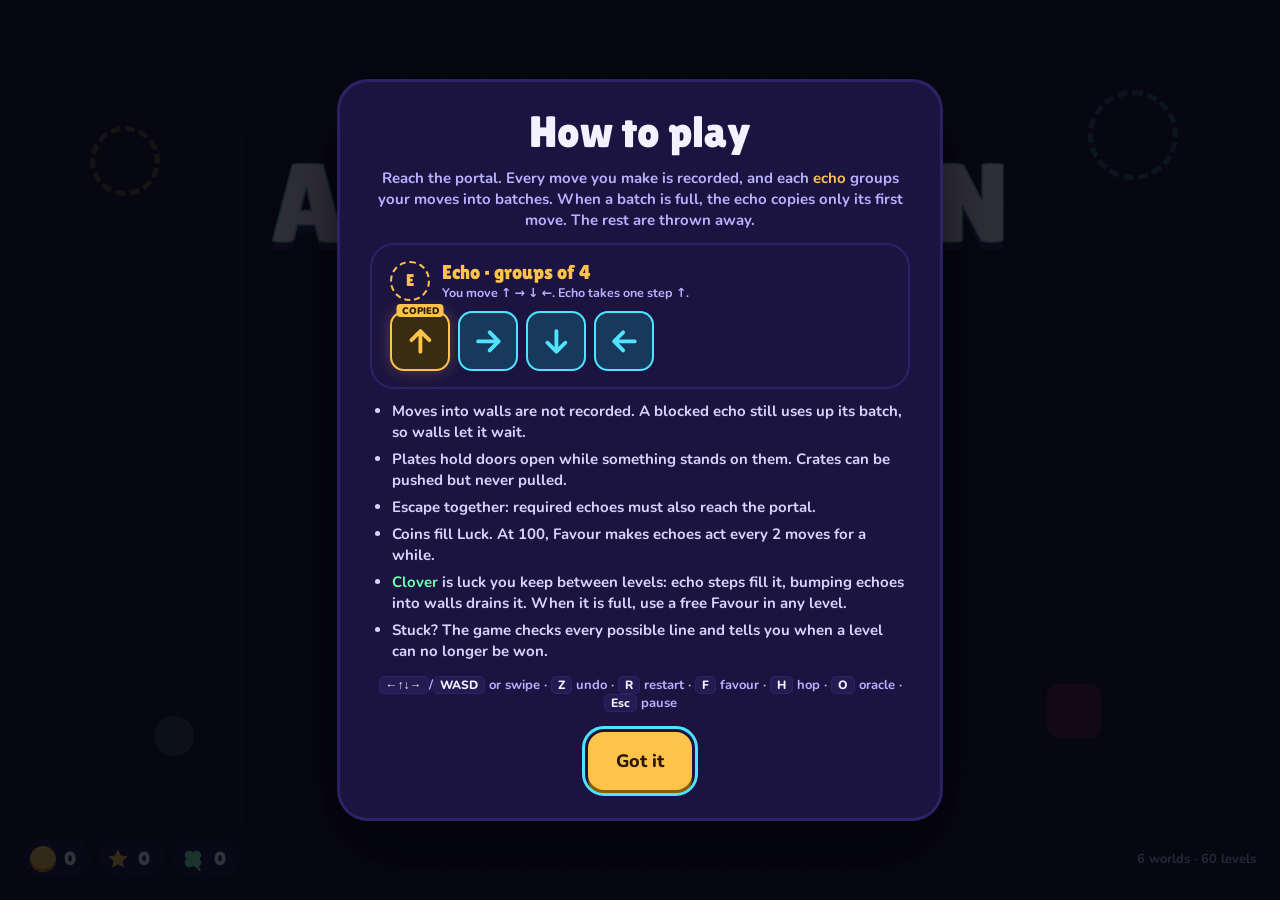
==== index.html @ 139af9ef "Try-on: levels sometimes lend an unowned cosmetic for 8 moves Occasionally (rarely legendary, with i" ====
<!doctype html>
<html lang="en">
<head>
<meta charset="utf-8">
<meta name="viewport" content="width=device-width, initial-scale=1, viewport-fit=cover">
<meta name="theme-color" content="#120d2b">
<title>Aftermotion</title>
<meta name="description" content="A neon puzzle game where echoes copy only the first move of every batch of your moves.">
<link rel="icon" href="data:image/svg+xml,%3Csvg xmlns='http://www.w3.org/2000/svg' viewBox='0 0 32 32'%3E%3Crect width='32' height='32' rx='8' fill='%23120d2b'/%3E%3Ccircle cx='11' cy='16' r='6' fill='none' stroke='%23ffc24b' stroke-width='2.5' stroke-dasharray='3 2'/%3E%3Ccircle cx='21' cy='16' r='6' fill='%234fe3ff'/%3E%3C/svg%3E">
<link rel="preconnect" href="https://fonts.googleapis.com">
<link rel="preconnect" href="https://fonts.gstatic.com" crossorigin>
<link rel="stylesheet" href="https://fonts.googleapis.com/css2?family=Lilita+One&family=Nunito:wght@600;700;800;900&display=swap">
<link rel="stylesheet" href="css/style.css">
</head>
<body>
<svg class="sprite" width="0" height="0" aria-hidden="true" focusable="false">
  <defs>
    <symbol id="i-arrow" viewBox="0 0 24 24"><path d="M12 20V4M5 11l7-7 7 7" fill="none" stroke="currentColor" stroke-width="3" stroke-linecap="round" stroke-linejoin="round"/></symbol>
    <symbol id="i-star" viewBox="0 0 24 24"><path d="M12 2.5l2.9 6 6.6.8-4.9 4.6 1.3 6.6L12 17.3 6.1 20.5l1.3-6.6L2.5 9.3l6.6-.8z" stroke-linejoin="round"/></symbol>
    <symbol id="i-undo" viewBox="0 0 24 24"><g fill="none" stroke="currentColor" stroke-width="2.6" stroke-linecap="round" stroke-linejoin="round"><path d="M9 14L4 9l5-5"/><path d="M4 9h10a6 6 0 010 12h-3"/></g></symbol>
    <symbol id="i-restart" viewBox="0 0 24 24"><g fill="none" stroke="currentColor" stroke-width="2.6" stroke-linecap="round" stroke-linejoin="round"><path d="M3 12a9 9 0 109-9 9 9 0 00-6.4 2.6L3 8"/><path d="M3 3v5h5"/></g></symbol>
    <symbol id="i-bolt" viewBox="0 0 24 24"><path d="M13 2L4 14h7l-1 8 9-12h-7z" fill="currentColor"/></symbol>
    <symbol id="i-eye" viewBox="0 0 24 24"><g fill="none" stroke="currentColor" stroke-width="2.4"><path d="M2 12s4-7 10-7 10 7 10 7-4 7-10 7S2 12 2 12z"/><circle cx="12" cy="12" r="3"/></g></symbol>
    <symbol id="i-bulb" viewBox="0 0 24 24"><path d="M9 18h6M10 22h4M12 2a7 7 0 00-4 12.7V16h8v-1.3A7 7 0 0012 2z" fill="none" stroke="currentColor" stroke-width="2.4" stroke-linecap="round"/></symbol>
    <symbol id="i-hop" viewBox="0 0 24 24"><g fill="none" stroke="currentColor" stroke-width="2.6" stroke-linecap="round" stroke-linejoin="round"><path d="M4 18c2-9 12-12 16-6"/><path d="M20 6v6h-6"/></g></symbol>
    <symbol id="i-pause" viewBox="0 0 24 24"><g fill="currentColor"><rect x="5" y="4" width="5" height="16" rx="1.5"/><rect x="14" y="4" width="5" height="16" rx="1.5"/></g></symbol>
    <symbol id="i-play" viewBox="0 0 24 24"><path d="M7 4l13 8-13 8z" fill="currentColor"/></symbol>
    <symbol id="i-back" viewBox="0 0 24 24"><path d="M15 18l-6-6 6-6" fill="none" stroke="currentColor" stroke-width="2.8" stroke-linecap="round" stroke-linejoin="round"/></symbol>
    <symbol id="i-lock" viewBox="0 0 24 24"><g fill="none" stroke="currentColor" stroke-width="2.6"><rect x="5" y="11" width="14" height="10" rx="2"/><path d="M8 11V7a4 4 0 018 0v4"/></g></symbol>
    <symbol id="i-map" viewBox="0 0 24 24"><g fill="none" stroke="currentColor" stroke-width="2.4" stroke-linecap="round" stroke-linejoin="round"><path d="M9 4L3 6v14l6-2 6 2 6-2V4l-6 2z"/><path d="M9 4v14M15 6v14"/></g></symbol>
    <symbol id="i-gear" viewBox="0 0 24 24"><g fill="none" stroke="currentColor" stroke-width="2.4" stroke-linecap="round"><circle cx="12" cy="12" r="3"/><path d="M12 2v3M12 19v3M2 12h3M19 12h3M5 5l2 2M17 17l2 2M5 19l2-2M17 7l2-2"/></g></symbol>
    <symbol id="i-help" viewBox="0 0 24 24"><g fill="none" stroke="currentColor" stroke-width="2.6" stroke-linecap="round"><circle cx="12" cy="12" r="9"/><path d="M9.5 9a2.5 2.5 0 015 .5c0 1.8-2.5 2-2.5 4M12 17h.01"/></g></symbol>
    <symbol id="i-flame" viewBox="0 0 24 24"><path d="M12 2c1 4 6 6 6 12a6 6 0 01-12 0c0-3 2-5 3-6 0 2 1 3 2 3 0-4-1-6 1-9z" fill="currentColor"/></symbol>
    <symbol id="i-chest" viewBox="0 0 24 24"><g fill="none" stroke="currentColor" stroke-width="2.2" stroke-linejoin="round"><path d="M3 10h18v10H3z"/><path d="M3 10a9 5 0 0118 0"/><path d="M10 10v4h4v-4"/></g></symbol>
    <symbol id="i-bag" viewBox="0 0 24 24"><g fill="none" stroke="currentColor" stroke-width="2.4" stroke-linejoin="round"><path d="M5 8h14l-1 13H6z"/><path d="M9 8V6a3 3 0 016 0v2"/></g></symbol>
    <symbol id="i-skip" viewBox="0 0 24 24"><g fill="currentColor"><path d="M4 5l9 7-9 7z"/><path d="M12 5l9 7-9 7z"/></g></symbol>
    <symbol id="i-plus" viewBox="0 0 24 24"><path d="M12 5v14M5 12h14" fill="none" stroke="currentColor" stroke-width="3" stroke-linecap="round"/></symbol>
    <symbol id="i-clover" viewBox="0 0 24 24"><g fill="currentColor"><circle cx="8.6" cy="8.6" r="4.2"/><circle cx="15.4" cy="8.6" r="4.2"/><circle cx="8.6" cy="15.4" r="4.2"/><circle cx="15.4" cy="15.4" r="4.2"/></g><path d="M12 12c2 4 3 7 6 10" fill="none" stroke="currentColor" stroke-width="2" stroke-linecap="round"/></symbol>
    <symbol id="i-gift" viewBox="0 0 24 24"><g fill="none" stroke="currentColor" stroke-width="2.3" stroke-linejoin="round"><rect x="3" y="9" width="18" height="12" rx="1.5"/><path d="M2 9h20M12 9v12"/><path d="M12 9c-2-5-7-5-7-2s5 2 7 2zM12 9c2-5 7-5 7-2s-5 2-7 2z"/></g></symbol>
    <symbol id="i-wheel" viewBox="0 0 24 24"><g fill="none" stroke="currentColor" stroke-width="2.3"><circle cx="12" cy="12" r="9"/><path d="M12 3v18M3 12h18M5.6 5.6l12.8 12.8M18.4 5.6L5.6 18.4"/></g><circle cx="12" cy="12" r="2.4" fill="currentColor"/></symbol>
    <symbol id="i-sound" viewBox="0 0 24 24"><g fill="none" stroke="currentColor" stroke-width="2.4" stroke-linecap="round" stroke-linejoin="round"><path d="M4 9v6h4l5 4V5L8 9z"/><path d="M16 9a4 4 0 010 6M18.5 6.5a8 8 0 010 11"/></g></symbol>
  </defs>
</svg>

<canvas id="ambient" aria-hidden="true"></canvas><div id="auraTint" aria-hidden="true"></div><div id="flash" aria-hidden="true"></div>

<!-- TITLE -->
<section id="title" class="screen" hidden>
  <div class="floaters" aria-hidden="true"><i></i><i></i><i></i><i></i></div>
  <div class="title-wrap">
    <div class="trail-dots" aria-hidden="true"><span></span><span></span><span></span><span></span></div>
    <h1 class="logo">AFTERMOTION<span class="ghost g3" aria-hidden="true">AFTERMOTION</span><span class="ghost g2" aria-hidden="true">AFTERMOTION</span><span class="ghost g1" aria-hidden="true">AFTERMOTION</span></h1>
    <p class="tagline">Every move echoes. Only the first one counts.</p>
    <button id="tContinue" class="cta"><svg><use href="#i-play"/></svg><span id="tContinueLabel">Play</span></button>
    <div class="daily-row">
      <button class="daily-card" id="tDaily"><span class="dc-ico"><svg><use href="#i-flame"/></svg></span><span class="dc-txt"><b>Daily Echo</b><small id="tDailySub"></small></span><span class="streak" id="tStreak"></span></button>
      <button class="chest-card" id="tRewards" data-go="rewards"><span class="dc-ico chest"><svg><use href="#i-gift"/></svg></span><span class="dc-txt"><b id="tRewardsTitle">Rewards</b><small id="tRewardsSub"></small></span><span class="badge" id="tRewardsBadge" hidden></span></button>
    </div>
    <button class="shop-cta" data-go="shop"><span class="dc-ico shopi"><svg><use href="#i-bag"/></svg></span><span class="dc-txt"><b>Shop &amp; unlocks</b><small id="tShopSub"></small></span><span class="shop-new" id="tShopNew" hidden>NEW</span></button>
    <div class="menu-grid">
      <button class="mbtn" data-go="map"><span class="mi" style="background:#4fe3ff"><svg><use href="#i-map"/></svg></span>Levels<small id="tStars"></small></button>
      <button class="mbtn" data-go="echoes"><span class="mi ring-ico"></span>Echoes<small id="tEchoes"></small></button>
      <button class="mbtn" data-open="help"><span class="mi" style="background:#ff5c8a"><svg><use href="#i-help"/></svg></span>How to play</button>
      <button class="mbtn" data-open="settings"><span class="mi" style="background:#2c2266"><svg><use href="#i-gear"/></svg></span>Settings</button>
    </div>
  </div>
  <div class="title-foot">
    <div class="pills"><span class="pill"><i class="coin-ico"></i><b class="coinCount">0</b></span><span class="pill"><svg class="star-ico"><use href="#i-star"/></svg><b id="tStarCount">0</b></span><button class="pill clover-pill" id="tClover" aria-label="Clover luck"><svg><use href="#i-clover"/></svg><b class="cloverCount">0</b></button></div>
    <span class="dim small" id="tFoot"></span>
  </div>
</section>

<!-- MAP -->
<section id="map" class="screen" hidden>
  <header class="bar">
    <button class="icon-btn" data-go="title" aria-label="Home"><svg><use href="#i-back"/></svg></button>
    <div class="bar-title"><small id="mapKicker"></small><b class="disp" id="mapName"></b></div>
    <div class="world-nav">
      <button class="icon-btn" id="mapPrev" aria-label="Previous world"><svg><use href="#i-back"/></svg></button>
      <button class="icon-btn" id="mapNext" aria-label="Next world"><svg style="transform:rotate(180deg)"><use href="#i-back"/></svg></button>
    </div>
    <span class="pill"><i class="coin-ico"></i><b class="coinCount">0</b></span>
  </header>
  <p class="map-blurb" id="mapBlurb"></p>
  <div class="map-body">
    <div class="map-area" id="mapArea">
      <svg class="map-path" viewBox="0 0 1000 620" preserveAspectRatio="none" aria-hidden="true"><path id="mapPathAll"/><path id="mapPathDone"/></svg>
      <div id="mapNodes"></div>
    </div>
    <aside class="card map-info" id="mapInfo"></aside>
  </div>
</section>

<!-- SHOP -->
<section id="shop" class="screen" hidden>
  <header class="bar">
    <button class="icon-btn" data-go="title" aria-label="Home"><svg><use href="#i-back"/></svg></button>
    <div class="bar-title"><small id="shopKicker">SPEND COINS · EARN EXCLUSIVES</small><b class="disp">Shop &amp; unlocks</b></div>
    <span class="pill"><i class="coin-ico"></i><b class="coinCount">0</b></span>
  </header>
  <div class="shop-body">
    <div class="goal-banner" id="shopGoal"></div>
    <div class="tabs" role="tablist" id="shopTabs"></div>
    <div class="shop-grid" id="shopGrid"></div>
  </div>
</section>

<!-- ECHOES -->
<section id="echoes" class="screen" hidden>
  <header class="bar">
    <button class="icon-btn" data-go="title" aria-label="Home"><svg><use href="#i-back"/></svg></button>
    <div class="bar-title"><small id="eCount"></small><b class="disp">Echoes</b></div>
    <span class="pill"><i class="coin-ico"></i><b class="coinCount">0</b></span>
  </header>
  <div class="echo-body">
    <div class="echo-grid" id="echoGrid"></div>
    <aside class="card echo-detail" id="echoDetail"></aside>
  </div>
</section>

<!-- REWARDS -->
<section id="rewards" class="screen" hidden>
  <header class="bar">
    <button class="icon-btn" data-go="title" aria-label="Home"><svg><use href="#i-back"/></svg></button>
    <div class="bar-title"><small id="rwKicker">QUESTS · WHEEL · CHESTS · ACHIEVEMENTS</small><b class="disp">Rewards</b></div>
    <span class="pill"><i class="coin-ico"></i><b class="coinCount">0</b></span>
  </header>
  <div class="shop-body">
    <div class="tabs" role="tablist" id="rwTabs"></div>
    <div id="rwBody"></div>
  </div>
</section>

<!-- GAME -->
<section id="game" class="screen" hidden>
  <header class="bar game-bar">
    <button class="icon-btn" id="btnPause" aria-label="Pause (Esc)"><svg><use href="#i-pause"/></svg></button>
    <div class="bar-title"><small id="gWorld"></small><b class="disp" id="gName"></b></div>
    <div class="star-meter">
      <div class="stars" id="gStars"></div>
      <div class="par-bar"><i id="gParFill"></i></div>
      <small id="gStarHint"></small>
    </div>
    <button class="clover-meter" id="cloverMeter" aria-label="Clover luck"><svg><use href="#i-clover"/></svg><i class="cm-bar"><i id="cloverFill"></i></i><b class="cloverCount">0</b></button>
    <span class="pill" id="coinPill"><i class="coin-ico"></i><b class="coinCount">0</b></span>
  </header>
  <div class="game-body">
    <div class="play-col">
      <div class="stage" id="stage">
        <button class="clover-banner" id="cloverBanner" hidden><svg><use href="#i-clover"/></svg><span><b>Clover full!</b> Tap for a free Favour</span></button>
        <div class="board-frame" id="frame">
          <div class="board" id="board"></div>
          <div class="stuck" id="stuck" role="alert" hidden>
            <b>No way to win from here.</b><span>Every possible line has been checked.</span>
            <div><button class="btn" id="stuckUndo"><svg><use href="#i-undo"/></svg>Undo</button><button class="btn gold" id="stuckRestart"><svg><use href="#i-restart"/></svg>Restart</button></div>
          </div>
        </div>
      </div>
      <div class="actions">
        <button class="btn" id="btnUndo" title="Undo (Z)"><svg><use href="#i-undo"/></svg><span>Undo</span></button>
        <button class="btn" id="btnRestart" title="Restart (R)"><svg><use href="#i-restart"/></svg><span>Restart</span></button>
        <button class="btn favour" id="btnFavour" title="Favour (F)"><span class="luck-ring"><svg><use href="#i-bolt"/></svg></span><span>Favour</span></button>
        <button class="btn" id="btnHop" title="Hop (H)"><svg><use href="#i-hop"/></svg><span>Hop</span></button>
        <button class="btn" id="btnOracle" title="Oracle (O)" aria-pressed="false"><svg><use href="#i-eye"/></svg><span>Oracle</span></button>
        <button class="btn" id="btnHint" title="Hint"><svg><use href="#i-bulb"/></svg><span id="hintLabel">Hint</span></button>
        <button class="btn boost" id="btnMoves" title="Use a +3 moves boost" hidden><svg><use href="#i-plus"/></svg><span id="movesLabel">+3 moves</span></button>
        <button class="btn boost" id="btnLuck" title="Use a Lucky charm" hidden><svg><use href="#i-bolt"/></svg><span id="luckLabel">Lucky charm</span></button>
        <button class="btn boost" id="btnSkip" title="Use a Skip ticket" hidden><svg><use href="#i-skip"/></svg><span id="skipLabel">Skip</span></button>
      </div>
      <div class="tryon" id="tryon" hidden></div>
    </div>
    <aside class="side">
      <div class="coach" id="coach" aria-live="polite">
        <div class="coach-ico" aria-hidden="true"><svg><use href="#i-bulb"/></svg></div>
        <div class="coach-body">
          <div class="coach-head"><span class="coach-tag" id="coachTag">COACH</span><button class="plan-btn" id="planBtn">Plan</button></div>
          <b id="coachWhat"></b>
          <div id="coachNext"></div>
        </div>
      </div>
      <div id="echoCards"></div>
      <div class="card" id="oracleCard" hidden><h3>Oracle · next move</h3><div id="oracleList"></div></div>
      <div class="card goals"><h3>Goals</h3><div id="goals"></div></div>
      <div class="card moves-card">
        <div><h3>Moves</h3><div class="disp moves"><span id="gMoves">0</span><small id="gMovesOf"></small></div></div>
        <div class="dpad" aria-label="Move">
          <button data-dir="UP" aria-label="Up"><svg><use href="#i-arrow"/></svg></button>
          <button data-dir="LEFT" aria-label="Left"><svg style="transform:rotate(-90deg)"><use href="#i-arrow"/></svg></button>
          <button data-dir="DOWN" aria-label="Down"><svg style="transform:rotate(180deg)"><use href="#i-arrow"/></svg></button>
          <button data-dir="RIGHT" aria-label="Right"><svg style="transform:rotate(90deg)"><use href="#i-arrow"/></svg></button>
        </div>
      </div>
      <div class="card feed"><h3>What happened</h3><ol id="feed" aria-live="polite"></ol></div>
    </aside>
  </div>
</section>

<div id="overlay" class="overlay" hidden><div class="modal" id="modal" role="dialog" aria-modal="true"></div></div>
<div id="fx" class="fx-layer" aria-hidden="true"></div>
<div id="reveal" class="reveal" hidden></div>

<script src="js/engine.js"></script>
<script src="js/levels.js"></script>
<script src="js/progress.js"></script>
<script src="js/characters.js"></script>
<script src="js/cosmetics.js"></script>
<script src="js/shop.js"></script>
<script src="js/rewards.js"></script>
<script src="js/audio.js"></script>
<script src="js/ambient.js"></script>
<script src="js/main.js"></script>
</body>
</html>
---- css/style.css ----
/* Aftermotion — "Neon Arcade" theme */
:root{
  --bg:#120d2b; --bg2:#0d0922; --panel:#1b1440; --panel2:#241b52; --line:#2c2266; --raise:#17113d;
  --floor:#1d1545; --floor2:#211850; --wall:#3d3185; --wallHi:#6e60d6; --wallLo:#2a2063; --glow:#4fe3ff;
  --ink:#f4f1ff; --dim:#b9b0ff; --mute:#6e64a8;
  --cyan:#4fe3ff; --gold:#ffc24b; --pink:#ff5c8a; --mint:#6dffb3; --violet:#c49bff; --orange:#ff9a5e;
  --ts:56px; --ease-pop:cubic-bezier(.3,1.4,.5,1);
  --disp:'Lilita One',system-ui,sans-serif;
}
*{box-sizing:border-box}
html,body{margin:0;height:100%}
body{background:var(--bg);background-image:linear-gradient(#ffffff06 1px,transparent 1px),linear-gradient(90deg,#ffffff06 1px,transparent 1px);background-size:40px 40px;color:var(--ink);font:700 15px/1.4 Nunito,system-ui,sans-serif;overflow-x:hidden;-webkit-tap-highlight-color:transparent}
button{font:inherit;color:inherit;cursor:pointer}
svg{width:20px;height:20px;flex-shrink:0}
svg.sprite{position:absolute;width:0!important;height:0!important;overflow:hidden;pointer-events:none}
body{padding-top:env(safe-area-inset-top,0px)}
.disp{font-family:var(--disp);letter-spacing:.02em;font-weight:400}
.dim{color:var(--dim)}.small{font-size:13px}
[hidden]{display:none!important}
.screen{min-height:100vh;min-height:100svh;position:relative}

/* ---------- shared widgets ---------- */
.btn{display:inline-flex;align-items:center;justify-content:center;gap:8px;min-height:50px;padding:0 16px;border:0;border-radius:16px;background:var(--line);color:var(--ink);font-weight:800;box-shadow:0 5px 0 var(--raise);transition:transform .08s,box-shadow .08s,background .15s}
.btn:hover:not(:disabled){background:#3a2e82}
.btn:active:not(:disabled){transform:translateY(4px);box-shadow:0 1px 0 var(--raise)}
.btn:disabled{opacity:.38;cursor:default}
.btn:focus-visible,.icon-btn:focus-visible,.cta:focus-visible,.mbtn:focus-visible,.node:focus-visible,.ecard-btn:focus-visible{outline:3px solid var(--cyan);outline-offset:3px}
.btn.gold{background:var(--gold);color:#2a1a00;box-shadow:0 5px 0 #8a5c00}.btn.gold:hover:not(:disabled){background:#ffd36e}
.btn.on{background:#1d3a52;box-shadow:0 5px 0 var(--raise),inset 0 0 0 2px var(--cyan)}
.btn.big{min-height:58px;padding:0 28px;font-size:18px}
.icon-btn{width:48px;height:48px;border:0;border-radius:16px;background:var(--line);box-shadow:0 5px 0 var(--raise);display:flex;align-items:center;justify-content:center;flex-shrink:0}
.icon-btn:active{transform:translateY(4px);box-shadow:0 1px 0 var(--raise)}
.pill{display:inline-flex;align-items:center;gap:8px;background:#1d1545;border-radius:999px;padding:6px 14px 6px 6px;font-family:var(--disp);font-size:19px;font-weight:400}
.pill b{font-weight:400}
.coin-ico{display:inline-block;width:26px;height:26px;border-radius:50%;background:var(--gold);box-shadow:inset 0 -3px 0 #c98a12}
.star-ico{width:24px;height:24px;fill:var(--gold)}
.card{background:var(--panel);border-radius:22px;padding:16px 18px;box-shadow:0 0 0 2px var(--line)}
.card h3{margin:0 0 10px;font-size:12px;font-weight:900;letter-spacing:.14em;color:var(--dim);text-transform:uppercase}
.bar{display:flex;align-items:center;gap:16px;padding:14px 24px}
.bar-title{display:flex;flex-direction:column;min-width:0;flex:1}
.bar-title small{font-size:12px;font-weight:900;letter-spacing:.14em;color:var(--dim);white-space:nowrap;overflow:hidden;text-overflow:ellipsis}
.bar-title b{font-size:28px;line-height:1.1;white-space:nowrap;overflow:hidden;text-overflow:ellipsis}

/* ---------- title ---------- */
#title{display:flex;flex-direction:column;overflow:hidden}
.title-wrap{flex:1;display:flex;flex-direction:column;align-items:center;justify-content:center;gap:18px;padding:40px 16px;position:relative;z-index:1}
.logo{position:relative;margin:0;font:400 clamp(44px,10vw,112px)/1 var(--disp);color:var(--ink);text-shadow:0 8px 0 var(--line)}
.logo .ghost{position:absolute;inset:0;color:transparent;-webkit-text-stroke:2px var(--cyan);text-shadow:none;pointer-events:none}
.g1{animation:drift 3s ease-in-out infinite;opacity:.55}
.g2{animation:drift 3s ease-in-out infinite .35s;opacity:.3;-webkit-text-stroke-color:var(--gold)!important}
.g3{animation:drift 3s ease-in-out infinite .7s;opacity:.15;-webkit-text-stroke-color:var(--pink)!important}
@keyframes drift{0%,100%{transform:translate(0,0)}50%{transform:translate(-4%,8px)}}
.tagline{margin:0 0 18px;font-size:clamp(16px,2.4vw,20px);font-weight:800;color:var(--dim);text-align:center}
.trail-dots{position:relative;width:min(420px,80vw);height:14px}
.trail-dots span{position:absolute;left:10%;top:2px;width:10px;height:10px;border-radius:50%;background:var(--cyan);animation:trailDot 2.4s linear infinite}
.trail-dots span:nth-child(2){animation-delay:.6s;background:var(--gold)}.trail-dots span:nth-child(3){animation-delay:1.2s}.trail-dots span:nth-child(4){animation-delay:1.8s;background:var(--gold)}
@keyframes trailDot{0%{transform:translateX(0);opacity:0}15%{opacity:1}100%{transform:translateX(min(320px,60vw));opacity:0}}
.cta{display:inline-flex;align-items:center;gap:14px;border:0;font:900 22px Nunito,sans-serif;color:#2a1a00;background:var(--gold);padding:18px 34px;border-radius:20px;box-shadow:0 7px 0 #8a5c00,0 0 40px #ffc24b55;animation:breathe 1.8s ease-in-out infinite}
.cta svg{width:24px;height:24px}
.cta:active{transform:translateY(5px) scale(1);box-shadow:0 2px 0 #8a5c00}
@keyframes breathe{50%{transform:scale(1.04)}}
.menu-grid{display:grid;grid-template-columns:repeat(2,minmax(0,1fr));gap:14px;width:min(560px,100%)}
.mbtn{display:flex;align-items:center;gap:12px;border:0;font-weight:800;font-size:17px;color:var(--ink);background:var(--panel2);border-radius:18px;padding:12px 16px;box-shadow:0 5px 0 var(--raise);text-align:left}
.mbtn:hover{background:#2f2468}.mbtn:active{transform:translateY(4px);box-shadow:0 1px 0 var(--raise)}
.mbtn small{margin-left:auto;font-size:13px;color:var(--gold);font-weight:900}
.mi{width:36px;height:36px;border-radius:10px;display:flex;align-items:center;justify-content:center;flex-shrink:0}
.mi svg{color:#0d0922}.mi[style*="2c2266"] svg,.mi[style*="ff5c8a"] svg{color:#fff}
.ring-ico{border-radius:50%;border:4px dashed var(--gold);animation:spin 6s linear infinite}
.title-foot{display:flex;justify-content:space-between;align-items:center;gap:12px;padding:0 24px 22px;flex-wrap:wrap;position:relative;z-index:1}
.pills{display:flex;gap:10px}
.floaters i{position:absolute;border-radius:50%;animation:float 9s ease-in-out infinite;opacity:.35}
.floaters i:nth-child(1){left:7%;top:14%;width:70px;height:70px;border:5px dashed var(--gold)}
.floaters i:nth-child(2){right:8%;top:10%;width:90px;height:90px;border:5px dashed var(--cyan);animation-delay:-3s}
.floaters i:nth-child(3){right:14%;bottom:18%;width:54px;height:54px;background:var(--pink);border-radius:12px;animation-delay:-5s;opacity:.22}
.floaters i:nth-child(4){left:12%;bottom:16%;width:40px;height:40px;background:var(--mint);animation-delay:-1.5s;opacity:.22}
@keyframes float{50%{transform:translateY(-28px) rotate(20deg)}}
@keyframes spin{to{transform:rotate(360deg)}}

/* ---------- map ---------- */
#map{display:flex;flex-direction:column}
.map-body{flex:1;display:flex;gap:24px;padding:0 24px 24px;align-items:stretch}
.map-area{flex:1;position:relative;min-height:520px}
.map-path{position:absolute;inset:0;width:100%;height:100%}
.map-path path{fill:none;stroke-linecap:round;stroke-linejoin:round;vector-effect:non-scaling-stroke}
#mapPathAll{stroke:var(--panel2);stroke-width:14}
#mapPathDone{stroke:var(--cyan);stroke-width:6;stroke-dasharray:10 10;animation:dash 1.2s linear infinite}
@keyframes dash{to{stroke-dashoffset:-20}}
.node{position:absolute;width:64px;height:64px;margin:-32px 0 0 -32px;border:0;border-radius:50%;display:flex;align-items:center;justify-content:center;font:400 22px var(--disp);color:var(--ink);background:#2f2468;box-shadow:0 6px 0 var(--raise),inset 0 0 0 3px #4b3f99;transition:transform .15s}
.node:hover:not(.locked){transform:translateY(-3px)}
.node.cur{background:var(--gold);color:#2a1a00;box-shadow:0 6px 0 #8a5c00;animation:nodePulse 1.4s ease-in-out infinite;width:74px;height:74px;margin:-37px 0 0 -37px;font-size:28px}
.node.sel{outline:3px solid var(--cyan);outline-offset:4px}
.node.locked{background:#1a1340;color:var(--mute);box-shadow:0 5px 0 var(--bg2),inset 0 0 0 2px var(--line);cursor:default}
.node.future{width:88px;height:88px;margin:-44px 0 0 -44px;background:#1a1340;color:var(--mute);box-shadow:inset 0 0 0 3px var(--line);font-size:14px;flex-direction:column;cursor:default}
@keyframes nodePulse{0%,100%{box-shadow:0 6px 0 #8a5c00,0 0 0 0 #ffc24b99}50%{box-shadow:0 6px 0 #8a5c00,0 0 0 16px #ffc24b00}}
.node .nstars{position:absolute;bottom:-20px;left:50%;transform:translateX(-50%);display:flex;gap:1px}
.node .nstars svg{width:15px;height:15px;stroke:var(--gold);stroke-width:2}
.avatar{position:absolute;width:30px;height:30px;margin:-80px 0 0 -15px;border-radius:50%;background:radial-gradient(circle at 35% 30%,#fff,#9ff0ff 35%,var(--cyan) 70%);box-shadow:0 0 20px var(--cyan);animation:hopA 1s ease-in-out infinite;pointer-events:none;transition:left .4s var(--ease-pop),top .4s var(--ease-pop)}
@keyframes hopA{50%{transform:translateY(-8px)}}
.map-info{width:300px;display:flex;flex-direction:column;gap:10px;align-self:flex-start}
.map-info .lvl-name{font:400 28px/1.1 var(--disp)}
.chips{display:flex;flex-wrap:wrap;gap:6px}
.chip{font-size:12px;font-weight:800;background:var(--panel2);border-radius:8px;padding:3px 9px}
.map-info .stars-row svg{width:26px;height:26px;stroke:var(--gold);stroke-width:1.5}

/* ---------- echoes screen ---------- */
#echoes{display:flex;flex-direction:column}
.echo-body{flex:1;display:flex;gap:24px;padding:0 24px 24px}
.echo-grid{flex:1;display:grid;grid-template-columns:repeat(auto-fill,minmax(150px,1fr));gap:16px;align-content:start}
.ecard-btn{position:relative;border:0;border-radius:20px;background:var(--panel);padding:16px 10px 14px;display:flex;flex-direction:column;align-items:center;gap:8px;color:var(--ink);box-shadow:0 6px 0 var(--bg2),inset 0 0 0 2px var(--line);transition:transform .15s}
.ecard-btn:hover{transform:translateY(-4px)}
.ecard-btn.sel{box-shadow:0 6px 0 var(--bg2),inset 0 0 0 3px var(--cyan),0 0 30px #4fe3ff33}
.ecard-btn.locked .glyph{filter:grayscale(1) brightness(.4)}
.ecard-btn b{font:400 18px var(--disp)}
.ecard-btn small{font-size:12px;font-weight:900}
.section-label{grid-column:1/-1;font-size:12px;font-weight:900;letter-spacing:.14em;color:var(--dim);margin-top:6px}
.echo-detail{width:380px;display:flex;flex-direction:column;gap:14px;align-self:flex-start}
.echo-hero{display:flex;align-items:center;gap:26px;padding:20px 0 6px 18px}
.echo-hero .orbit{position:relative}
.echo-hero .orbit::before{content:'';position:absolute;inset:-22px;border-radius:50%;border:3px dashed #ffffff33;animation:spin 10s linear infinite}
.echo-hero .glyph{animation:heroFloat 2.4s ease-in-out infinite}
@keyframes heroFloat{50%{transform:translateY(-8px) rotate(4deg)}}
.stat-grid{display:grid;grid-template-columns:repeat(2,minmax(0,1fr));gap:8px}
.stat{background:var(--bg);border-radius:12px;padding:8px 12px;display:flex;flex-direction:column}
.stat span{font-size:11px;font-weight:900;letter-spacing:.12em;color:var(--dim)}
.stat b{font-weight:900}

/* glyphs (echo shapes, colour + shape + letter) */
.glyph{width:var(--g,60px);height:var(--g,60px);display:flex;align-items:center;justify-content:center;font:400 calc(var(--g,60px)*.42) var(--disp);color:#0d0922;flex-shrink:0}
.glyph.trace{border-radius:50%;background:transparent;border:calc(var(--g,60px)*.07) dashed var(--gold);color:var(--gold)}
.glyph.flicker{background:var(--violet);clip-path:polygon(50% 4%,97% 92%,3% 92%);padding-top:calc(var(--g,60px)*.22)}
.glyph.mason{background:var(--orange);border-radius:22%}
.glyph.keeper{background:var(--mint);clip-path:polygon(25% 5%,75% 5%,100% 50%,75% 95%,25% 95%,0 50%)}
.glyph.blocker{background:#3a1020;border:3px solid var(--pink);border-radius:18%;transform:rotate(45deg);color:var(--pink)}
.glyph.blocker span{transform:rotate(-45deg)}

/* ---------- game layout ---------- */
#game{display:flex;flex-direction:column}
.game-bar{padding-bottom:8px}
.star-meter{display:flex;flex-direction:column;align-items:center;gap:3px}
.stars{display:flex;gap:4px}
.stars svg{width:26px;height:26px;stroke:var(--gold);stroke-width:1.5;fill:transparent;transition:fill .2s}
.stars svg.lit{fill:var(--gold)}
.par-bar{width:180px;height:8px;border-radius:5px;background:var(--panel2);overflow:hidden}
.par-bar i{display:block;height:100%;width:0;background:var(--gold);transition:width .2s}
.star-meter small{font-size:12px;font-weight:800;color:var(--dim)}
.game-body{flex:1;display:flex;gap:22px;padding:4px 24px 24px;align-items:flex-start}
.play-col{flex:1;display:flex;flex-direction:column;align-items:center;gap:16px;min-width:0}
.stage{width:100%;display:flex;justify-content:center}
.board-frame{position:relative;padding:10px;border-radius:22px;background:var(--wall);box-shadow:inset 0 4px 0 var(--wallHi),inset 0 -8px 0 var(--wallLo),0 0 0 3px var(--bg2),0 18px 40px #00000080;max-width:100%;transition:box-shadow .3s}
.board-frame::after{content:'';position:absolute;inset:0;border-radius:inherit;pointer-events:none;z-index:7;transition:box-shadow .3s}
.board{position:relative;display:grid;grid-template-columns:repeat(var(--w),var(--ts));grid-auto-rows:var(--ts);touch-action:none;transition:filter .3s}
.board.stuck-fx{filter:grayscale(1) brightness(.55)}
.actions{display:flex;gap:10px;flex-wrap:wrap;justify-content:center}
.side{width:330px;display:flex;flex-direction:column;gap:14px;flex-shrink:0}

/* tiles */
.tile{width:var(--ts);height:var(--ts);position:relative}
.tile.floor{background:var(--floor)}.tile.floor.alt{background:var(--floor2)}
.tile.wall{background:var(--wall);border-radius:calc(var(--ts)*.16);box-shadow:inset 0 3px 0 var(--wallHi),inset 0 calc(var(--ts)*-.14) 0 var(--wallLo);transform:translateY(-3px);z-index:1}
.tile.plate{--pc:var(--cyan)}
.tile.plate::before{content:'';position:absolute;inset:7%;border-radius:16%;background:#120c2e;box-shadow:inset 0 3px 0 #00000080,inset 0 -2px 0 #ffffff10}
.tile.plate::after{content:'';position:absolute;inset:15%;border-radius:12%;background:repeating-linear-gradient(90deg,transparent 0 5px,#ffffff10 5px 7px),color-mix(in srgb,var(--pc) 22%,#1d1545);box-shadow:inset 0 0 0 2px color-mix(in srgb,var(--pc) 70%,transparent),0 3px 0 color-mix(in srgb,var(--pc) 35%,#000);transform:translateY(-2px);transition:transform .15s,background .2s,box-shadow .2s}
.tile.plate.on::after{background:repeating-linear-gradient(90deg,transparent 0 5px,#ffffff22 5px 7px),var(--pc);box-shadow:inset 0 0 0 2px #fff6,0 0 0 #000,0 0 22px var(--pc);transform:translateY(1px)}
.tile .lbl{position:absolute;inset:0;display:flex;align-items:center;justify-content:center;font:400 calc(var(--ts)*.3) var(--disp);color:color-mix(in srgb,var(--pc,#cfeeff) 60%,#fff);z-index:1;pointer-events:none}
.tile.plate.on .lbl{color:#0d0922;transform:translateY(1px)}
.tile.door{--pc:var(--cyan)}
.tile.door::after{content:'';position:absolute;inset:2% 6%;border-radius:8px;border:3px solid color-mix(in srgb,var(--pc) 55%,#2c2266);border-bottom-width:0;border-top-width:5px}
.tile.door::before{content:'';position:absolute;inset:8% 18%;border-radius:6px;background:repeating-linear-gradient(0deg,var(--pc) 0 6px,transparent 6px 14px);background-size:100% 28px;box-shadow:0 0 16px color-mix(in srgb,var(--pc) 55%,transparent);animation:bars 1s linear infinite;transition:transform .28s var(--ease-pop),opacity .28s;transform-origin:top}
.tile.door.open::before{transform:scaleY(.08);opacity:.5}
.tile.door .lbl{color:#ffe1ea;text-shadow:0 0 6px #000}
@keyframes bars{to{background-position:0 28px}}
.tile.exit::before{content:'';position:absolute;inset:9%;border-radius:50%;background:conic-gradient(var(--mint),var(--cyan),#1d1545,var(--mint));animation:spin 2.4s linear infinite;box-shadow:0 0 26px #6dffb399}
.tile.exit::after{content:'';position:absolute;inset:28%;border-radius:50%;background:#140f30}
.tile.exit.locked::before{background:conic-gradient(#4b3f99,#2c2266,#1d1545,#4b3f99);box-shadow:none;animation-duration:8s}
.tile.exit.locked .lbl{color:var(--mute)}
.tile.exit.powered .lbl{z-index:2;font-size:calc(var(--ts)*.26)}
.tile.exit.powered.locked::before{background:conic-gradient(color-mix(in srgb,var(--pc) 40%,#2c2266),#2c2266,#1d1545,color-mix(in srgb,var(--pc) 40%,#2c2266))}
.tile.exit.powered .lbl{color:var(--pc)}
.tile.hopok{box-shadow:inset 0 0 0 3px var(--mint);cursor:pointer;animation:hopGlow 1s ease-in-out infinite}
@keyframes hopGlow{50%{box-shadow:inset 0 0 0 3px #6dffb355}}

/* actors */
.actors{position:absolute;inset:0;pointer-events:none;z-index:2}
.actor{position:absolute;left:0;top:0;width:var(--ts);height:var(--ts);transition:transform .16s var(--ease-pop),opacity .25s}
.actor.instant{transition:none}
.orb{position:absolute;inset:21%;border-radius:50%;background:radial-gradient(circle at 35% 30%,#fff,#9ff0ff 35%,var(--cyan) 70%);box-shadow:0 0 24px var(--cyan),0 5px 0 #1a8fb0}
.orb-bob{position:absolute;inset:0;animation:bob 1.6s ease-in-out infinite}
@keyframes bob{50%{transform:translateY(-3px)}}
.trail .dot{position:absolute;inset:36%;border-radius:50%;background:var(--cyan)}
.echo .shape{position:absolute;inset:18%;display:flex;align-items:center;justify-content:center;font:400 calc(var(--ts)*.27) var(--disp);color:#0d0922}
.echo.trace .shape{border-radius:50%;border:calc(var(--ts)*.06) dashed var(--gold);color:var(--gold);background:#2c2357;animation:spin 6s linear infinite}
.echo.trace .shape span{animation:spin 6s linear infinite reverse}
.echo.flicker .shape{background:var(--violet);clip-path:polygon(50% 4%,97% 92%,3% 92%);padding-top:calc(var(--ts)*.1)}
.echo.mason .shape{background:var(--orange);border-radius:22%}
.echo.keeper .shape{background:var(--mint);clip-path:polygon(25% 5%,75% 5%,100% 50%,75% 95%,25% 95%,0 50%)}
.echo.required .shape{box-shadow:0 0 0 3px #fff3,0 0 18px currentColor}
.echo.fav::before{content:'';position:absolute;inset:8%;border-radius:50%;border:3px solid var(--gold);box-shadow:0 0 18px var(--gold);animation:spin 3s linear infinite}
.echo.cool{opacity:.65}
.echo .pips{position:absolute;left:12%;right:12%;bottom:3%;display:flex;gap:2px}
.echo .pips i{flex:1;height:4px;border-radius:2px;background:#33406a}
.echo .pips i.on{background:var(--c,var(--gold))}
.echo .head{position:absolute;left:50%;top:-14%;width:calc(var(--ts)*.32);height:calc(var(--ts)*.32);margin-left:calc(var(--ts)*-.16);color:#fff;filter:drop-shadow(0 0 4px #000);transition:transform .12s}
.ghost-origin{opacity:.35}
.crate{position:absolute;inset:13%;border-radius:14%;background:#b9773a;box-shadow:inset 0 3px 0 #f0b070,inset 0 -6px 0 #7c4a1e;border:2px solid #5b3412}
.crate::after{content:'';position:absolute;inset:18%;border:3px solid #7c4a1e;border-radius:4px}
.tblock{position:absolute;inset:12%;border-radius:14%;background:#2d5b7a;border:3px dashed #8fd8ff;display:flex;align-items:center;justify-content:center;font:400 calc(var(--ts)*.28) var(--disp);color:#fff}
.cblock{position:absolute;inset:12%;border-radius:14%;background:#4a1f4f;border:3px solid #ff6bd5;display:flex;align-items:center;justify-content:center;font:400 calc(var(--ts)*.28) var(--disp);color:#fff;box-shadow:0 0 14px #ff6bd566}
.coin{position:absolute;inset:31%;border-radius:50%;background:var(--gold);box-shadow:inset 0 -4px 0 #c98a12,0 0 14px #ffc24b88;animation:coinSpin 1.4s ease-in-out infinite}
.coin.rare{background:var(--violet);border-radius:3px;transform:rotate(45deg);animation:none;box-shadow:0 0 14px var(--violet)}
@keyframes coinSpin{50%{transform:scaleX(.25)}}
.enemy .gem{position:absolute;inset:24%;background:#3a1020;border:3px solid var(--pink);border-radius:18%;transform:rotate(45deg)}
.enemy .eye{position:absolute;inset:40%;border-radius:50%;background:#a04a58;transition:background .2s}
.enemy.armed .eye{background:var(--pink);box-shadow:0 0 12px var(--pink)}
.tele{z-index:3}
.tele .ret{position:absolute;inset:6%;border:3px dashed var(--pink);border-radius:14%;animation:ret 1s ease-in-out infinite}
.tele b{position:absolute;inset:0;display:flex;align-items:center;justify-content:center;font:400 calc(var(--ts)*.36) var(--disp);color:var(--pink);text-shadow:0 0 8px #000}
@keyframes ret{50%{transform:scale(.86)}}
.helper .dia{position:absolute;inset:30%;background:var(--mint);transform:rotate(45deg);border-radius:3px;box-shadow:0 0 12px var(--mint)}
.helper b{position:absolute;inset:0;display:flex;align-items:center;justify-content:center;font:400 calc(var(--ts)*.2) var(--disp);color:#0d0922}
.hintArrow{z-index:4;color:var(--mint);display:flex;align-items:center;justify-content:center}
.hintArrow svg{width:60%;height:60%;filter:drop-shadow(0 0 8px var(--mint));animation:nudge .8s ease-in-out infinite}
@keyframes nudge{50%{transform:translateY(-14%)}}
.hintTile{position:absolute;inset:4%;border-radius:16%;border:3px solid var(--mint);box-shadow:0 0 18px var(--mint);animation:hopGlow 1s infinite}

/* coach */
.coach-head{display:flex;align-items:center;gap:10px}
.coach-tag{font-size:11px;font-weight:900;letter-spacing:.14em;color:var(--dim)}
.coach.tut{box-shadow:0 0 0 3px var(--gold)}.coach.tut .coach-tag{color:var(--gold)}.coach.tut .coach-ico{background:var(--gold)}
.coach-head .plan-btn{margin-left:auto}
.lesson-inline{display:inline-block;color:var(--gold);font-weight:900}
.spot{position:relative;z-index:6;animation:spotPulse 1.1s ease-in-out infinite!important;border-radius:14px}
.tile.spot{z-index:3}
@keyframes spotPulse{0%,100%{box-shadow:0 0 0 3px var(--gold),0 0 22px #ffc24bbb}50%{box-shadow:0 0 0 6px #ffc24b55,0 0 6px #ffc24b55}}
.lesson-badge{display:flex;align-items:center;gap:10px;background:#2a2110;border:2px solid #ffc24b66;color:var(--gold);border-radius:12px;padding:8px 12px;font-weight:900;font-size:14px;text-align:left}
.lesson-badge svg{color:var(--gold);flex-shrink:0}
.lesson-badge.big{font-size:17px;padding:12px 16px;width:100%}
.lesson-text{font-size:16px;color:#e4defc!important;line-height:1.5}
.note.lesson{background:#2a2110;color:#ffe6a8}.note.lesson svg{color:var(--gold)}
.world-nav{display:flex;gap:8px}
.world-nav .icon-btn:disabled{opacity:.3}
.map-blurb{margin:0 24px 6px;color:var(--dim);font-weight:800}
.coach{width:100%;display:flex;gap:12px;align-items:flex-start;height:200px;overflow-y:auto;overscroll-behavior:contain;background:var(--panel);border-radius:20px;padding:14px 16px;box-shadow:0 0 0 2px var(--line)}
.coach-ico{width:40px;height:40px;border-radius:12px;background:var(--cyan);color:#062a33;display:flex;align-items:center;justify-content:center;flex-shrink:0}
.coach-body{flex:1;min-width:0;display:flex;flex-direction:column;gap:6px}
#coachWhat{font-size:16px;line-height:1.35}
#coachWhat.bad{color:#ff9fb5}#coachWhat.good{color:var(--mint)}#coachWhat.gold{color:var(--gold)}
#coachNext{font-size:14.5px;color:#d9d3ff;display:flex;flex-direction:column;gap:4px}
#coachNext .ln{display:flex;gap:8px;align-items:baseline}
#coachNext .ln::before{content:'';width:8px;height:8px;border-radius:50%;background:var(--c,var(--cyan));flex-shrink:0;transform:translateY(-1px)}
.arr{display:inline-flex;align-items:center;justify-content:center;min-width:24px;height:22px;padding:0 4px;border-radius:6px;background:var(--panel2);color:var(--ink);font-weight:900;font-size:15px;line-height:1;vertical-align:baseline}
.arr.h{background:#3a2c12;color:var(--gold);box-shadow:inset 0 0 0 1.5px var(--gold)}
.plan-row{display:flex}
.plan-btn{border:0;background:none;color:var(--cyan);font-weight:900;font-size:13px;padding:2px 0;text-decoration:underline;text-underline-offset:3px}
.plan{margin:0;font-size:14px;color:var(--ink);background:var(--bg);border-radius:12px;padding:10px 12px;line-height:1.45}
.coach.flash{animation:coachFlash .5s ease-out}
@keyframes coachFlash{0%{box-shadow:0 0 0 3px var(--cyan)}}
/* predicted echo landing */
.pred{z-index:1}
.pred .tl{position:absolute;left:50%;top:50%;width:var(--ts);height:0;border-top:3px dotted var(--c,var(--gold));transform-origin:0 50%;opacity:.85;text-decoration:none}
.pred.blk .tl{border-top-color:var(--pink)}
.echo .shape sub,.glyph sub{font-size:.55em;vertical-align:-.15em;margin-left:1px}
.pred .po{position:absolute;inset:10%;border-radius:22%;border:3px dashed var(--c,var(--gold));opacity:.9;animation:predPulse 1.2s ease-in-out infinite}
.pred b{position:absolute;right:4%;top:2%;min-width:calc(var(--ts)*.34);height:calc(var(--ts)*.34);border-radius:999px;background:var(--c,var(--gold));color:#0d0922;font:400 calc(var(--ts)*.24)/calc(var(--ts)*.34) var(--disp);text-align:center;padding:0 3px}
.pred.blk .po{border-color:var(--pink)}
.pred.blk b{background:var(--pink);color:#fff}
.pred.blk i{position:absolute;inset:0;display:flex;align-items:center;justify-content:center;font:900 calc(var(--ts)*.42) Nunito,sans-serif;color:var(--pink);font-style:normal}
@keyframes predPulse{50%{opacity:.45}}

/* tip + stuck banners on board */
.tip{position:absolute;left:12px;right:12px;top:12px;z-index:5;background:#1b1440f2;border-radius:16px;padding:14px 16px;box-shadow:0 0 0 2px var(--cyan),0 12px 30px #0008;display:flex;gap:12px;align-items:flex-start;animation:drop .4s var(--ease-pop)}
.tip p{margin:2px 0 0;flex:1;font-size:15px}
.tip b{font:400 18px var(--disp);color:var(--cyan)}
.tip button{border:0;background:var(--cyan);color:#062a33;font-weight:900;border-radius:10px;padding:8px 12px}
.stuck{position:absolute;left:12px;right:12px;top:12px;z-index:6;background:#2a1019;border:2px solid var(--pink);border-radius:16px;padding:14px;display:flex;flex-direction:column;align-items:center;gap:6px;text-align:center;animation:drop .45s var(--ease-pop)}
.stuck b{font:400 22px var(--disp);color:#ffd1dc}.stuck span{color:#ffb3c4;font-size:14px}
.stuck div{display:flex;gap:10px;margin-top:6px}
@keyframes drop{0%{transform:translateY(-40px);opacity:0}}

/* side panel */
.ecard{background:var(--panel);border-radius:22px;padding:14px 16px;box-shadow:0 0 0 2px var(--line);margin-bottom:14px;--c:var(--gold)}
.ecard:last-child{margin-bottom:0}
.ecard-top{display:flex;align-items:center;gap:12px}
.ecard-top .glyph{--g:44px}
.ecard-top b{font:400 20px var(--disp);color:var(--c)}
.ecard-top small{display:block;font-size:12.5px;color:var(--dim);font-weight:700;line-height:1.3}
.etag{margin-left:auto;font-size:10.5px;font-weight:900;color:#2a1a00;background:var(--gold);padding:2px 7px;border-radius:6px;align-self:flex-start;white-space:nowrap}
.tape{display:flex;gap:8px;margin-top:14px}
.slot{flex:1;max-width:60px;aspect-ratio:1;border-radius:14px;background:#1a1340;border:2px dashed #4b3f99;display:flex;align-items:center;justify-content:center;position:relative}
.slot svg{width:55%;height:55%;color:var(--cyan)}
.slot.filled{border:2px solid var(--cyan);background:#173a5c;animation:slotPop .22s var(--ease-pop)}
.slot.head{border-color:var(--gold);background:#3a2c12;box-shadow:0 0 16px #ffc24b44}
.slot.head svg{color:var(--gold)}
.slot.next{border:2px dashed var(--gold);background:#2a2110}
.slot.next::after{content:'NEXT';position:absolute;top:-9px;left:50%;transform:translateX(-50%);font-size:9.5px;font-weight:900;color:#2a1a00;background:var(--gold);padding:0 5px;border-radius:4px}
.slot.head::after{content:'COPIED';position:absolute;top:-9px;left:50%;transform:translateX(-50%);font-size:9.5px;font-weight:900;color:#2a1a00;background:var(--gold);padding:0 5px;border-radius:4px}
.slot.flash{animation:slotFlash .45s ease-out}
@keyframes slotPop{0%{transform:scale(.55)}}
@keyframes slotFlash{0%{background:var(--gold);transform:scale(1.12)}}
.estatus{margin-top:10px;font-size:13px;font-weight:800;color:var(--dim)}
.estatus .FAVOURED{color:var(--gold)}.estatus .COOLDOWN{color:var(--mute)}.estatus .HOPPING{color:var(--mint)}
.goals .goal{display:flex;align-items:center;gap:10px;font-size:14px;font-weight:800;margin:6px 0}
.goal i{width:22px;height:22px;border-radius:7px;border:2px solid var(--dim);flex-shrink:0;display:flex;align-items:center;justify-content:center;font-style:normal;font-size:13px;color:#0d0922}
.goal.done i{background:var(--mint);border-color:var(--mint)}
.goal.done{color:var(--mint)}
.moves-card{display:flex;align-items:center;justify-content:space-between;gap:12px}
.moves{font-size:44px;line-height:1}.moves small{font-size:20px;color:var(--dim)}
.moves.low{color:var(--pink)}
.dpad{display:grid;grid-template-columns:repeat(3,50px);grid-template-rows:repeat(2,50px);gap:6px;grid-template-areas:". u ." "l d r"}
.dpad button{border:0;border-radius:14px;background:var(--line);box-shadow:0 4px 0 var(--raise);display:flex;align-items:center;justify-content:center}
.dpad button:active{transform:translateY(3px);box-shadow:0 1px 0 var(--raise)}
.dpad [data-dir=UP]{grid-area:u}.dpad [data-dir=LEFT]{grid-area:l}.dpad [data-dir=DOWN]{grid-area:d}.dpad [data-dir=RIGHT]{grid-area:r}
.feed ol{margin:0;padding:0;list-style:none;font-size:13px}
.feed li{padding:4px 0;color:var(--dim);border-bottom:1px solid #251d50}
.feed li:first-child{color:var(--ink)}.feed li.bad{color:#ff8fab}.feed li.good{color:var(--mint)}.feed li.gold{color:var(--gold)}
.feed li:last-child{border:0}
#oracleList div{font-size:13px;margin:4px 0;display:flex;gap:8px}
#oracleList svg{width:16px;height:16px;color:var(--cyan);margin-top:2px}
#oracleList .no{color:var(--mute)}#oracleList .no svg{color:var(--mute)}#oracleList .win{color:var(--mint)}
.btn.favour .luck-ring{width:28px;height:28px;border-radius:50%;display:flex;align-items:center;justify-content:center;background:conic-gradient(var(--gold) calc(var(--p,0)*1%),#0d0922 0)}
.btn.favour .luck-ring svg{width:16px;height:16px;color:#fff}
.btn.favour.ready{background:var(--gold);color:#2a1a00;box-shadow:0 5px 0 #8a5c00;animation:readyPulse 1.2s ease-in-out infinite}
.btn.favour.ready .luck-ring svg{color:var(--gold)}
@keyframes readyPulse{50%{box-shadow:0 5px 0 #8a5c00,0 0 0 8px #ffc24b00}0%,100%{box-shadow:0 5px 0 #8a5c00,0 0 0 0 #ffc24b88}}

/* ---------- overlay / modals ---------- */
.overlay{position:fixed;inset:0;z-index:50;background:#05070dd0;display:flex;align-items:center;justify-content:center;padding:16px;overflow:hidden}
.modal{position:relative;background:var(--panel);border-radius:28px;padding:28px 32px;width:min(600px,100%);max-height:92vh;overflow:auto;box-shadow:0 0 0 3px var(--line),0 30px 80px #000a;animation:modalIn .45s var(--ease-pop);display:flex;flex-direction:column;align-items:center;gap:14px;text-align:center}
@keyframes modalIn{0%{transform:scale(.75) translateY(30px);opacity:0}}
.modal h2{margin:0;font:400 44px/1 var(--disp)}
.modal p{margin:0;color:var(--dim)}
.modal .row{display:flex;gap:12px;flex-wrap:wrap;justify-content:center;margin-top:6px}
.modal .kicker{font-size:12px;font-weight:900;letter-spacing:.16em;color:var(--dim)}
.win-title{color:var(--mint);text-shadow:0 6px 0 #1f7a4f,0 0 34px #6dffb366}
.lose-title{color:var(--pink);text-shadow:0 6px 0 #7a1f3a}
.big-stars{display:flex;gap:10px;align-items:flex-end;height:96px}
.big-stars svg{width:70px;height:70px;fill:#2c2266;stroke:#4b3f99;stroke-width:1}
.big-stars svg:nth-child(2){width:92px;height:92px}
.big-stars svg.lit{fill:var(--gold);stroke:#fff3c4;animation:starPop .5s cubic-bezier(.3,1.8,.5,1) both}
@keyframes starPop{0%{transform:scale(0) rotate(-40deg)}}
.stats-row{display:flex;gap:22px;font-weight:800;color:var(--dim);flex-wrap:wrap;justify-content:center}
.stats-row b{color:var(--ink)}
.receipt{width:100%;background:var(--bg);border-radius:18px;padding:14px 18px;display:flex;flex-direction:column;gap:8px;text-align:left}
.receipt .r{display:flex;justify-content:space-between;font-weight:800;animation:rowIn .35s ease-out both}
.receipt .r span:first-child{color:var(--dim)}
.receipt .gold span:last-child{color:var(--gold)}.receipt .good span:last-child{color:var(--mint)}.receipt .dim span:last-child{color:var(--mute)}
.receipt hr{border:0;height:2px;background:var(--line);width:100%;margin:2px 0}
.receipt .total{display:flex;justify-content:space-between;align-items:center}
.receipt .total b{font:400 32px var(--disp);color:var(--gold);display:flex;align-items:center;gap:8px}
@keyframes rowIn{0%{transform:translateX(-14px);opacity:0}}
.note{display:flex;gap:10px;align-items:center;width:100%;background:var(--panel2);border-radius:14px;padding:10px 14px;text-align:left;font-size:13.5px;color:#d9d3ff}
.note svg{color:var(--cyan)}
.rays{position:absolute;left:50%;top:150px;width:560px;height:560px;margin:-280px 0 0 -280px;border-radius:50%;background:repeating-conic-gradient(#ffc24b12 0 10deg,transparent 10deg 20deg);animation:spin 18s linear infinite;pointer-events:none;z-index:-1}
.confetti{position:fixed;top:-30px;width:12px;height:18px;border-radius:3px;z-index:60;pointer-events:none}
.help-demo{display:flex;flex-direction:column;gap:10px;width:100%;text-align:left}
.help-demo .tape{margin-top:0}
.help-list{margin:0;padding-left:20px;text-align:left;color:#d9d3ff;display:flex;flex-direction:column;gap:6px}
.keys{color:var(--dim);font-size:13px}
kbd{background:var(--panel2);border:1px solid var(--line);border-radius:5px;padding:0 6px;color:var(--ink);font:800 12px Nunito,sans-serif}
.setting{display:flex;align-items:center;justify-content:space-between;width:100%;padding:12px 0;border-bottom:1px solid var(--line);font-weight:800}
.toggle{width:58px;height:32px;border-radius:16px;border:0;background:#2c2266;position:relative;transition:background .2s}
.toggle::after{content:'';position:absolute;left:4px;top:4px;width:24px;height:24px;border-radius:50%;background:#fff;transition:transform .2s var(--ease-pop)}
.toggle[aria-checked=true]{background:var(--mint)}.toggle[aria-checked=true]::after{transform:translateX(26px)}

/* fx */
.fx-layer{position:fixed;inset:0;pointer-events:none;z-index:40}
.fx-coin{position:fixed;width:24px;height:24px;border-radius:50%;background:var(--gold);box-shadow:inset 0 -3px 0 #c98a12,0 0 12px var(--gold)}
.fx-text{position:fixed;font:400 22px var(--disp);text-shadow:0 2px 0 #000a;white-space:nowrap}
.ripple{position:absolute;border-radius:50%;border:3px solid var(--gold);pointer-events:none}
.fx-x{position:absolute;display:flex;align-items:center;justify-content:center;font:900 calc(var(--ts)*.6) Nunito,sans-serif;color:var(--pink);pointer-events:none;z-index:5}
.toast{position:fixed;left:50%;bottom:28px;transform:translateX(-50%);background:var(--panel2);border-radius:14px;padding:12px 18px;font-weight:800;box-shadow:0 0 0 2px var(--line),0 10px 30px #000a;z-index:70;animation:drop .3s var(--ease-pop);max-width:calc(100vw - 32px);text-align:center}

/* ---------- responsive ---------- */
@media (max-width:980px){
  .game-body{flex-direction:column;align-items:stretch;padding:4px 16px 20px}
  .side{width:auto;display:grid;grid-template-columns:repeat(auto-fit,minmax(260px,1fr))}
  .ecard{margin-bottom:0}
  #echoCards{display:contents}
  .coach{grid-column:1/-1}
  .map-body,.echo-body{flex-direction:column;padding:0 16px 20px}
  .map-info,.echo-detail{width:auto;align-self:stretch}
  .bar{padding:12px 16px;gap:10px}
}
@media (max-width:640px){
  .game-bar{flex-wrap:wrap}
  .star-meter{order:3;width:100%;flex-direction:row;justify-content:center;gap:10px}
  .par-bar{width:110px}
  .bar-title b{font-size:22px}
  .actions .btn{min-height:46px;padding:0 12px}
  .actions .btn span:not(.luck-ring){display:none}
  .map-area{min-height:640px}
  .node{width:54px;height:54px;margin:-27px 0 0 -27px;font-size:19px}
  .modal{padding:22px 18px}
  .modal h2{font-size:34px}
  .menu-grid{grid-template-columns:1fr}
  .feed{display:none}
  .coach{padding:12px;height:170px}
  .coach-ico{display:none}
  #coachWhat{font-size:15px}
  .map-blurb{margin:0 16px 6px}
  .world-nav .icon-btn{width:42px;height:42px}
  .game-body{padding:4px 8px 16px;gap:14px}
  .board-frame{padding:5px;border-radius:14px}
  .game-bar{padding:8px 10px 4px}
  .actions{gap:6px}
  .moves-card{order:-1}
  .moves{font-size:34px}
}
@media (prefers-reduced-motion:reduce){
  *,*::before,*::after{animation-duration:.001s!important;animation-iteration-count:1!important;transition-duration:.001s!important}
}
.reduce *,.reduce *::before,.reduce *::after{animation-duration:.001s!important;animation-iteration-count:1!important;transition-duration:.001s!important}

/* ---------- themes: one palette per world, plus daily ---------- */
body[data-theme=w2]{--bg:#1a0f1f;--bg2:#120a16;--panel:#261630;--panel2:#331d3f;--line:#43284f;--raise:#140a18;--floor:#2a1830;--floor2:#2f1b36;--wall:#5b2f5e;--wallHi:#9b5a8f;--wallLo:#3a1c3d;--glow:#ffc24b}
body[data-theme=w3]{--bg:#1a1210;--bg2:#120c0a;--panel:#281a15;--panel2:#35231c;--line:#4a3025;--raise:#140c09;--floor:#2b1d17;--floor2:#31211a;--wall:#6b4130;--wallHi:#a86a4e;--wallLo:#432719;--glow:#ff9a5e}
body[data-theme=w4]{--bg:#150d2e;--bg2:#0e0822;--panel:#21144a;--panel2:#2c1b5e;--line:#3c2678;--raise:#0e0826;--floor:#1f1450;--floor2:#24185a;--wall:#4f2f9e;--wallHi:#8a66e6;--wallLo:#33207a;--glow:#c49bff}
body[data-theme=w5]{--bg:#0b1a1c;--bg2:#071214;--panel:#11272a;--panel2:#173438;--line:#1f474b;--raise:#061012;--floor:#13292c;--floor2:#162f33;--wall:#23605e;--wallHi:#4fb3a6;--wallLo:#154240;--glow:#6dffb3}
body[data-theme=w6]{--bg:#1c0b14;--bg2:#13070d;--panel:#2a1020;--panel2:#37152a;--line:#4d1d39;--raise:#13060c;--floor:#2a1122;--floor2:#301427;--wall:#6a1f45;--wallHi:#c04a7f;--wallLo:#45122c;--glow:#ff5c8a}
body[data-theme=daily]{--bg:#191405;--bg2:#100c03;--panel:#262009;--panel2:#33290d;--line:#4a3c12;--raise:#120e04;--floor:#2a2310;--floor2:#2f2812;--wall:#7a5f1c;--wallHi:#e0b64a;--wallLo:#4d3b10;--glow:#ffc24b}
body{transition:background-color .6s}

/* boss levels: the whole palette breathes through nearby hues */
body.boss #game{animation:bossHue 7s ease-in-out infinite}
body.boss .board-frame{animation:bossFrame 2.4s ease-in-out infinite}
@keyframes bossHue{0%,100%{filter:hue-rotate(-14deg)}50%{filter:hue-rotate(14deg)}}
@keyframes bossFrame{0%,100%{box-shadow:inset 0 4px 0 var(--wallHi),inset 0 -8px 0 var(--wallLo),0 0 0 3px var(--bg2),0 0 30px color-mix(in srgb,var(--glow) 40%,transparent)}50%{box-shadow:inset 0 4px 0 var(--wallHi),inset 0 -8px 0 var(--wallLo),0 0 0 3px var(--bg2),0 0 60px color-mix(in srgb,var(--glow) 75%,transparent)}}
.boss-tag{display:none;font-size:11px;font-weight:900;letter-spacing:.14em;color:#0d0922;background:var(--glow);border-radius:6px;padding:1px 7px;margin-left:8px;vertical-align:middle}
body.boss .boss-tag,body[data-theme=daily] .daily-tag{display:inline-block}
.daily-tag{display:none;font-size:11px;font-weight:900;letter-spacing:.14em;color:#2a1a00;background:var(--gold);border-radius:6px;padding:1px 7px;margin-left:8px;vertical-align:middle}

/* situational moods */
body.danger .board-frame::after{animation:dangerPulse 1s ease-in-out infinite}
@keyframes dangerPulse{0%,100%{box-shadow:inset 0 0 0 3px #ff5c8a,inset 0 0 40px #ff5c8a55}50%{box-shadow:inset 0 0 0 3px #ff5c8a55,inset 0 0 10px #ff5c8a22}}
body.favoured .board-frame::after{box-shadow:inset 0 0 0 3px var(--gold),inset 0 0 50px #ffc24b44}
body.hopmode .board-frame::after{box-shadow:inset 0 0 0 3px var(--mint),inset 0 0 40px #6dffb333}
body.won .board-frame::after{box-shadow:inset 0 0 0 4px var(--mint),inset 0 0 80px #6dffb366}

/* reactive floor: lit by your steps */
.tile .lit{position:absolute;inset:0;pointer-events:none;border-radius:4px}
.react-chip{background:color-mix(in srgb,var(--glow) 30%,var(--panel2))!important}

/* title: daily + chest */
.daily-row{display:grid;grid-template-columns:repeat(2,minmax(0,1fr));gap:14px;width:min(560px,100%)}
.daily-card,.chest-card{display:flex;align-items:center;gap:12px;border:0;color:var(--ink);background:var(--panel2);border-radius:18px;padding:12px 14px;box-shadow:0 5px 0 var(--raise);text-align:left}
.daily-card:active,.chest-card:active{transform:translateY(4px);box-shadow:0 1px 0 var(--raise)}
.dc-ico{width:40px;height:40px;border-radius:12px;background:var(--gold);color:#2a1a00;display:flex;align-items:center;justify-content:center;flex-shrink:0}
.dc-ico.chest{background:#c98a3a;color:#2a1400}
.dc-txt{display:flex;flex-direction:column;gap:2px;flex:1;min-width:0}
.dc-txt b{font:400 18px var(--disp)}.dc-txt small{font-size:12.5px;color:var(--dim);font-weight:800}
.streak{font:400 22px var(--disp);color:var(--gold);display:flex;align-items:center;gap:2px}
.daily-card.ready{box-shadow:0 5px 0 #8a5c00,0 0 0 2px var(--gold);animation:readyPulse 1.4s ease-in-out infinite}
.daily-card.done .dc-ico{background:var(--mint)}
.chest-bar{display:block;height:7px;border-radius:4px;background:var(--bg);overflow:hidden;margin-top:3px}
.chest-bar i{display:block;height:100%;background:#e0a24a;border-radius:4px}
.chest-card.ready{box-shadow:0 5px 0 #6b3f10,0 0 0 2px #e0a24a,0 0 26px #e0a24a66;animation:chestWiggle 1.6s ease-in-out infinite}
.chest-card.ready .dc-ico{animation:chestWiggle .8s ease-in-out infinite}
@keyframes chestWiggle{0%,100%{transform:rotate(0)}25%{transform:rotate(-4deg)}75%{transform:rotate(4deg)}}
.chest-big{width:120px;height:120px;border-radius:28px;background:#c98a3a;color:#2a1400;display:flex;align-items:center;justify-content:center;box-shadow:0 10px 0 #6b3f10,0 0 60px #e0a24a88;animation:chestShake .6s ease-in-out 2}
.chest-big svg{width:70px;height:70px}
@keyframes chestShake{0%,100%{transform:rotate(0) scale(1)}20%{transform:rotate(-10deg) scale(1.05)}40%{transform:rotate(10deg) scale(1.1)}60%{transform:rotate(-6deg)}80%{transform:rotate(4deg)}}
@media (max-width:640px){.daily-row{grid-template-columns:1fr}}

/* ---------- shop ---------- */
#shop{display:flex;flex-direction:column}
.shop-body{padding:0 24px 30px;display:flex;flex-direction:column;gap:16px;max-width:1100px;margin:0 auto;width:100%}
.goal-banner{display:flex;align-items:center;gap:14px;background:var(--panel);border-radius:18px;padding:14px 16px;box-shadow:0 0 0 2px var(--line)}
.goal-banner .gb-txt{flex:1;display:flex;flex-direction:column;gap:4px}
.goal-banner b{font:400 20px var(--disp)}
.goal-banner .bar2{height:9px;border-radius:5px;background:var(--bg);overflow:hidden}.goal-banner .bar2 i{display:block;height:100%;background:var(--gold)}
.tabs{display:flex;gap:8px;flex-wrap:wrap}
.tab{border:0;border-radius:12px;padding:9px 14px;background:var(--panel2);color:var(--dim);font-weight:900;box-shadow:0 4px 0 var(--raise)}
.tab[aria-selected=true]{background:var(--gold);color:#2a1a00;box-shadow:0 4px 0 #8a5c00}
.shop-grid{display:grid;grid-template-columns:repeat(auto-fill,minmax(190px,1fr));gap:14px}
.item{background:var(--panel);border-radius:20px;padding:14px;display:flex;flex-direction:column;gap:8px;box-shadow:0 0 0 2px var(--line);position:relative}
.item.equipped{box-shadow:0 0 0 3px var(--mint)}
.item.locked .preview{filter:grayscale(.9) brightness(.55)}
.item h4{margin:0;font:400 19px var(--disp)}
.item p{margin:0;font-size:13px;color:var(--dim);flex:1}
.item .tagline{font-size:11px;font-weight:900;letter-spacing:.1em;color:var(--gold)}
.item .btn{min-height:44px}
.item .owned-n{position:absolute;top:20px;right:22px;z-index:2;font:400 20px var(--disp);color:var(--gold);background:var(--bg);border-radius:999px;padding:0 9px}
.preview{height:92px;border-radius:14px;background:var(--floor);display:flex;align-items:center;justify-content:center;gap:10px;position:relative;overflow:hidden;--ts:64px}
.preview .pv-actor{position:relative;width:64px;height:64px}
.preview .pv-portal{position:relative;width:64px;height:64px}
.preview .tile.exit{width:64px;height:64px}
.pv-trail{display:flex;gap:8px;align-items:center}
.pv-trail i{width:16px;height:16px;border-radius:50%}
.shop-cta{display:flex;align-items:center;gap:12px;width:min(560px,100%);border:0;color:var(--ink);background:var(--panel2);border-radius:18px;padding:12px 14px;box-shadow:0 5px 0 var(--raise);text-align:left;position:relative}
.shop-cta:active{transform:translateY(4px);box-shadow:0 1px 0 var(--raise)}
.dc-ico.shopi{background:var(--violet);color:#1a0b33}
.shop-new{font-size:11px;font-weight:900;background:var(--mint);color:#062a1a;border-radius:7px;padding:2px 8px}
.btn.boost{background:#2a2110;box-shadow:0 5px 0 #120e04,inset 0 0 0 2px #ffc24b66}
.btn.boost svg{color:var(--gold)}
.unlock-card{display:flex;align-items:center;gap:12px;width:100%;background:#13302a;border:2px solid var(--mint);border-radius:14px;padding:10px 12px;text-align:left;color:#d4ffe9;font-weight:800;animation:drop .5s var(--ease-pop)}

/* ---------- echo faces (eyes follow the trace via --lx/--ly) ---------- */
.face{display:block;position:relative;width:72%;height:64%}
.g.hide{display:none}
.face b{position:absolute;top:18%;width:24%;height:34%;border-radius:50%;background:currentColor;transform:translate(var(--lx,0),var(--ly,0));transition:transform .18s}
.face b:nth-child(1){left:14%}.face b:nth-child(2){right:14%}
.face u{position:absolute;left:30%;right:30%;bottom:6%;height:24%;border:0 solid currentColor;border-bottom-width:calc(var(--ts,56px)*.05);border-radius:0 0 50% 50%}
.face.f-sleepy b{height:8%;top:34%;border-radius:3px}
.face.f-sleepy u{left:40%;right:40%;height:18%;border-width:calc(var(--ts,56px)*.04);border-radius:50%}
.face.f-robot b:nth-child(1){left:8%;right:8%;width:auto;height:26%;border-radius:4px;box-shadow:0 0 8px currentColor}
.face.f-robot b:nth-child(2){display:none}
.face.f-robot u{border-bottom-style:dashed;border-radius:0;height:14%}
.face.f-cyclops b:nth-child(1){left:30%;width:40%;height:52%;top:6%}
.face.f-cyclops b:nth-child(2){display:none}
.face.f-cyclops u{left:36%;right:36%}
.face.f-stareyes b{border-radius:0;clip-path:polygon(50% 0,61% 35%,98% 35%,68% 57%,79% 91%,50% 70%,21% 91%,32% 57%,2% 35%,39% 35%);width:30%;height:42%;top:10%}
.face.f-royal::before{content:'';position:absolute;left:24%;right:24%;top:-30%;height:26%;background:var(--gold);clip-path:polygon(0 100%,0 20%,25% 60%,50% 0,75% 60%,100% 20%,100% 100%)}
.num{position:absolute;right:-4%;bottom:-4%;min-width:36%;height:36%;border-radius:999px;background:#0d0922;color:#fff;font:400 calc(var(--ts,56px)*.18)/1.9 var(--disp);text-align:center;box-shadow:0 0 0 2px currentColor}
.glyph .num{font-size:11px;line-height:17px;height:17px;min-width:17px}
.echo .shape span,.glyph>span{position:relative;display:flex;align-items:center;justify-content:center;width:100%;height:100%}

/* ---------- player orbs ---------- */
.orb.o-sunset{background:radial-gradient(circle at 35% 30%,#fff,#ffd1a3 35%,#ff7a59 70%);box-shadow:0 0 24px #ff7a59,0 5px 0 #a83e2a}
.orb.o-plasma{background:radial-gradient(circle at 35% 30%,#fff,#ffb3f0 30%,#d33bff 70%);box-shadow:0 0 26px #d33bff,0 5px 0 #6a1a8a}
.orb.o-ghost{background:radial-gradient(circle at 35% 30%,#ffffffcc,#ffffff44 60%,transparent 72%);box-shadow:0 0 18px #ffffff88;outline:3px dashed #ffffffaa;outline-offset:-3px}
.orb.o-goldorb{background:radial-gradient(circle at 35% 30%,#fff,#ffe29a 35%,#ffb000 70%);box-shadow:0 0 28px #ffc24b,0 5px 0 #8a5c00}
/* ---------- trails ---------- */
.dot.t-sparks{border-radius:0;background:#fff;clip-path:polygon(50% 0,61% 35%,98% 35%,68% 57%,79% 91%,50% 70%,21% 91%,32% 57%,2% 35%,39% 35%);inset:28%}
.dot.t-rainbow{animation:rainbowDot 1.2s linear infinite}
@keyframes rainbowDot{to{filter:hue-rotate(360deg)}}
.dot.t-rainbow{background:#ff5c8a}
.dot.t-embers{background:#ff7a3d;box-shadow:0 0 10px #ff7a3d}
/* ---------- portals ---------- */
.tile.exit.p-galaxy:not(.locked)::before{background:conic-gradient(#c49bff,#ff5c8a,#4fe3ff,#c49bff);box-shadow:0 0 26px #c49bff99}
.tile.exit.p-sunportal:not(.locked)::before{background:conic-gradient(#ffc24b,#ff5c8a,#ff9a5e,#ffc24b);box-shadow:0 0 26px #ffc24b99}
.tile.exit.p-void:not(.locked)::before{background:conic-gradient(#000,#6e64a8,#000,#fff,#000);box-shadow:0 0 26px #ffffff66}
@media (max-width:640px){.shop-body{padding:0 12px 24px}.shop-grid{grid-template-columns:repeat(2,minmax(0,1fr));gap:10px}.preview{height:76px}}

.item .btn .coin-ico{background:#fff3c4;box-shadow:inset 0 -3px 0 #c98a12}
.preview .glyph{flex-shrink:1}

/* ---------- characters ---------- */
.chr{width:100%;height:100%;overflow:visible;display:block}
.chr .e-h,.chr .e-x,.chr .e-z,.chr .m-h,.chr .m-x,.chr .m-z{display:none}
.mood-happy .chr .e-n,.mood-happy .chr .m-n,.party .chr .e-n,.party .chr .m-n{display:none}
.mood-happy .chr .e-h,.mood-happy .chr .m-h,.party .chr .e-h,.party .chr .m-h{display:inline}
.mood-dizzy .chr .e-n,.mood-dizzy .chr .m-n{display:none}.mood-dizzy .chr .e-x,.mood-dizzy .chr .m-x{display:inline}
.mood-sleep .chr .e-n,.mood-sleep .chr .m-n{display:none}.mood-sleep .chr .e-z,.mood-sleep .chr .m-z{display:inline}
.chr .e-n{transform-box:fill-box;transform-origin:center;animation:blink 4.6s infinite}
@keyframes blink{0%,93%,100%{transform:scaleY(1)}96%{transform:scaleY(.08)}}
.chr .pp{transform:translate(var(--px,0px),var(--py,0px));transition:transform .22s ease-out}
.chr.neon{filter:drop-shadow(0 0 1.5px var(--neon)) drop-shadow(0 0 6px var(--neon));animation:neonFlicker 4s infinite}
@keyframes neonFlicker{0%,100%{opacity:1}91%{opacity:1}92%{opacity:.55}93%{opacity:1}95%{opacity:.75}96%{opacity:1}}
.chr.prism{animation:prism 4s linear infinite}
@keyframes prism{to{filter:hue-rotate(360deg)}}
.chr .glowy{filter:drop-shadow(0 0 2.5px #ffffffcc)}
.chr .blinky{animation:blinky 1.3s steps(2) infinite}
@keyframes blinky{50%{opacity:.3}}
.chr .flame{transform-box:fill-box;transform-origin:50% 100%;animation:flame .35s ease-in-out infinite alternate}
.chr .flame.f2{animation-duration:.27s}
@keyframes flame{to{transform:scale(1.08,.9) skewX(4deg)}}
.chr .twinkle{animation:twinkle 1.8s ease-in-out infinite}
@keyframes twinkle{50%{opacity:.2}}
.chr .zz{font:900 15px Nunito,sans-serif;animation:zz 2.2s ease-in-out infinite}
.chr .zz.z2{animation-delay:.6s}
@keyframes zz{0%{opacity:0;transform:translate(0,6px)}40%{opacity:1}100%{opacity:0;transform:translate(6px,-8px)}}
.charbox{display:block;position:relative}
.mood-happy .chr{animation:joy .5s cubic-bezier(.3,1.6,.5,1)}
@keyframes joy{0%{transform:translateY(0) scale(1)}35%{transform:translateY(-14%) scale(1.06,.94)}100%{transform:translateY(0) scale(1)}}
.mood-dizzy .chr{animation:dizzy .7s ease-in-out}
@keyframes dizzy{20%{transform:rotate(-12deg)}45%{transform:rotate(10deg)}70%{transform:rotate(-6deg)}100%{transform:rotate(0)}}
.mood-sleep .chr{animation:snooze 2.6s ease-in-out infinite}
@keyframes snooze{50%{transform:translateY(4%) scale(1.02,.97)}}
.party .chr{animation:party .5s ease-in-out infinite alternate}
@keyframes party{from{transform:translateY(0) rotate(-6deg)}to{transform:translateY(-10%) rotate(6deg)}}

/* on the board: character on a platform in its kind's colour, with a kind badge */
.echo.char .charbox{position:absolute;inset:-4% 2% 12% 2%;animation:idleBob 2.4s ease-in-out infinite}
@keyframes idleBob{50%{transform:translateY(-3%)}}
.echo.char .plat{position:absolute;left:12%;right:12%;bottom:3%;height:17%;border-radius:50%;background:radial-gradient(closest-side,var(--c),color-mix(in srgb,var(--c) 40%,transparent) 70%,transparent);box-shadow:0 0 14px color-mix(in srgb,var(--c) 70%,transparent)}
.echo.char.required .plat{box-shadow:0 0 0 2px #fff8,0 0 18px var(--c)}
.kb{position:absolute;left:-4%;top:-6%;min-width:32%;padding:0 3px;height:32%;border-radius:999px;background:var(--c);color:#0d0922;font:400 calc(var(--ts,56px)*.18)/calc(var(--ts,56px)*.32) var(--disp);text-align:center;box-shadow:0 0 0 2px #0d0922;z-index:3}
.echo.char .pips{bottom:-2%}
.echo.char.ghost-origin .charbox{opacity:.35;filter:grayscale(.6)}
.glyph.charglyph{position:relative;border-radius:50%;background:var(--panel2);box-shadow:inset 0 0 0 3px var(--c)}
.glyph.charglyph .chr{position:absolute;inset:4%;width:92%;height:92%}
.glyph.charglyph .kb{font-size:11px;line-height:17px;height:17px;min-width:17px;left:-6px;top:-6px}

/* shop character cards */
.preview.charpv{border:0;cursor:pointer;padding:6px;height:120px;background:radial-gradient(circle at 50% 70%,color-mix(in srgb,var(--rc,#4fe3ff) 18%,var(--floor)),var(--floor))}
.preview.charpv .charbox{width:96px;height:96px;z-index:1}
.preview.charpv .plat{position:absolute;left:30%;right:30%;bottom:8px;height:14px;border-radius:50%;background:radial-gradient(closest-side,var(--c),transparent);opacity:.8}
.rarity-head{grid-column:1/-1;font:400 22px var(--disp);color:var(--rc);margin-top:8px;border-bottom:2px solid color-mix(in srgb,var(--rc) 40%,transparent);padding-bottom:4px}
.item.r-rare{box-shadow:0 0 0 2px #4fe3ff55}.item.r-epic{box-shadow:0 0 0 2px #c49bff77}.item.r-legendary{box-shadow:0 0 0 2px #ffc24b,0 0 24px #ffc24b44}
.item.r-legendary .preview.charpv{--rc:#ffc24b}.item.r-epic .preview.charpv{--rc:#c49bff}.item.r-rare .preview.charpv{--rc:#4fe3ff}
.item.equipped{box-shadow:0 0 0 3px var(--mint)!important}

/* hint: a ghost of you glides into the tile to step on */
.hintGhost{z-index:4;pointer-events:none}
.hintGhost .hg{position:absolute;inset:0;animation:hintGlide 1.4s ease-in-out infinite}
.hintGhost .hg .orb{opacity:.6;box-shadow:0 0 18px var(--mint)}
@keyframes hintGlide{0%{transform:translate(0,0);opacity:0}15%{opacity:1}60%{transform:translate(calc(var(--hx,0)*100%),calc(var(--hy,0)*100%));opacity:1}100%{transform:translate(calc(var(--hx,0)*100%),calc(var(--hy,0)*100%));opacity:0}}
.hintGhost .hring{position:absolute;inset:0;transform:translate(calc(var(--hx,0)*100%),calc(var(--hy,0)*100%))}
.hintGhost .hring i{position:absolute;inset:8%;border-radius:50%;border:3px solid var(--mint);box-shadow:0 0 16px var(--mint),inset 0 0 14px #6dffb366;animation:hringPulse 1.4s ease-in-out infinite}
@keyframes hringPulse{50%{transform:scale(.82);opacity:.6}}
.dpad button.hinted,.btn.hinted{box-shadow:0 0 0 3px var(--mint),0 0 22px var(--mint)!important;animation:hintBtn 1s ease-in-out infinite}
@keyframes hintBtn{50%{transform:translateY(-3px)}}

/* ---------- auras: ambient canvas, tint and lightning flash ---------- */
#ambient{position:fixed;inset:0;width:100%;height:100%;pointer-events:none;z-index:0}
#auraTint{position:fixed;inset:0;pointer-events:none;z-index:0;opacity:0;transition:opacity .8s;overflow:hidden}
.screen{z-index:1}
#flash{position:fixed;inset:0;background:#e8f6ff;opacity:0;pointer-events:none;z-index:45}
#flash.on{animation:flashA .55s ease-out}
@keyframes flashA{0%{opacity:.5}12%{opacity:.08}22%{opacity:.35}100%{opacity:0}}
body[data-aura]:not([data-aura=""]) #auraTint{opacity:1}
body[data-aura=storm] #auraTint{background:radial-gradient(ellipse at 50% -20%,#3a6db866,transparent 60%),linear-gradient(#08122acc,transparent 70%)}
body[data-aura=inferno] #auraTint{background:radial-gradient(ellipse at 50% 120%,#ff5a2e55,transparent 60%),radial-gradient(ellipse at 10% 100%,#ffb00033,transparent 50%)}
body[data-aura=frost] #auraTint{background:radial-gradient(ellipse at 50% -10%,#bfe9ff44,transparent 60%),linear-gradient(#0b1e3a99,transparent 60%)}
body[data-aura=cosmos] #auraTint{background:radial-gradient(circle at 20% 30%,#6a3bd644,transparent 40%),radial-gradient(circle at 80% 70%,#ff5c8a2e,transparent 40%),radial-gradient(circle at 60% 20%,#4fe3ff22,transparent 35%)}
body[data-aura=matrix] #auraTint{background:linear-gradient(#002a1199,#000a0499)}
body[data-aura=aurora] #auraTint{background:linear-gradient(115deg,transparent 20%,#39ff8a33 35%,#4fe3ff33 45%,#b06bff33 55%,transparent 70%);background-size:300% 300%;animation:auroraMove 12s ease-in-out infinite alternate}
@keyframes auroraMove{from{background-position:0% 30%}to{background-position:100% 70%}}
body[data-aura=sakura] #auraTint{background:radial-gradient(ellipse at 50% 0%,#ffb3d144,transparent 60%)}
body[data-aura=synth] #auraTint{background:linear-gradient(transparent 55%,#ff5cf033 75%,#4fe3ff22)}
body[data-aura=synth] #auraTint::after{content:'';position:absolute;left:-50%;right:-50%;bottom:-10%;height:45%;background:repeating-linear-gradient(90deg,#ff5cf055 0 2px,transparent 2px 60px),repeating-linear-gradient(0deg,#ff5cf055 0 2px,transparent 2px 40px);transform:perspective(300px) rotateX(60deg);transform-origin:bottom;animation:gridRun 2s linear infinite;mask-image:linear-gradient(transparent,#000 40%)}
@keyframes gridRun{to{background-position:0 0,0 40px}}
body[data-aura=gold] #auraTint{background:radial-gradient(ellipse at 50% 50%,#ffc24b22,transparent 70%)}
body[data-aura=void] #auraTint{background:radial-gradient(circle at 50% 50%,transparent 30%,#000000aa 90%);animation:voidPulse 5s ease-in-out infinite}
@keyframes voidPulse{50%{opacity:.6}}
body[data-aura=storm] .board-frame{box-shadow:inset 0 4px 0 var(--wallHi),inset 0 -8px 0 var(--wallLo),0 0 0 3px #7fd6ff55,0 0 40px #4fb8ff55}
body[data-aura=inferno] .board-frame{box-shadow:inset 0 4px 0 var(--wallHi),inset 0 -8px 0 var(--wallLo),0 0 0 3px #ff7a3d55,0 0 40px #ff5a2e55}
body[data-aura=frost] .board-frame{box-shadow:inset 0 4px 0 var(--wallHi),inset 0 -8px 0 var(--wallLo),0 0 0 3px #bfe9ff77,0 0 40px #bfe9ff44}
body[data-aura=cosmos] .board-frame,body[data-aura=void] .board-frame{box-shadow:inset 0 4px 0 var(--wallHi),inset 0 -8px 0 var(--wallLo),0 0 0 3px #b06bff55,0 0 40px #6a3bd655}
body[data-aura=matrix] .board-frame{box-shadow:inset 0 4px 0 var(--wallHi),inset 0 -8px 0 var(--wallLo),0 0 0 3px #39ff8a55,0 0 36px #39ff8a44;animation:glitchFrame 7s steps(1) infinite}
@keyframes glitchFrame{0%,96%,100%{transform:none;filter:none}97%{transform:translate(3px,-1px);filter:drop-shadow(-3px 0 #ff00aa) drop-shadow(3px 0 #00ffcc)}98%{transform:translate(-2px,1px)}}
body[data-aura=synth] .board-frame{box-shadow:inset 0 4px 0 var(--wallHi),inset 0 -8px 0 var(--wallLo),0 0 0 3px #ff5cf066,0 0 44px #ff5cf055}
body[data-aura=gold] .board-frame{box-shadow:inset 0 4px 0 var(--wallHi),inset 0 -8px 0 var(--wallLo),0 0 0 3px #ffc24b66,0 0 40px #ffc24b44}
body[data-aura=aurora] .board-frame{box-shadow:inset 0 4px 0 var(--wallHi),inset 0 -8px 0 var(--wallLo),0 0 0 3px #39ff8a44,0 0 44px #4fe3ff44}
.aura-tag{display:inline-flex;align-items:center;gap:6px;font-size:11px;font-weight:900;letter-spacing:.08em;color:#0d0922;background:linear-gradient(90deg,#ffc24b,#ff5cf0,#4fe3ff);border-radius:7px;padding:2px 8px;align-self:flex-start}

/* character extras */
.chr.glitch{animation:glitchChr 3s steps(1) infinite}
@keyframes glitchChr{0%,88%,100%{transform:none;filter:drop-shadow(0 0 4px #39ff8a)}90%{transform:translate(2px,0) skewX(8deg);filter:drop-shadow(-3px 0 #ff00aa) drop-shadow(3px 0 #00ffcc)}93%{transform:translate(-2px,1px);filter:drop-shadow(3px 0 #ff00aa) drop-shadow(-3px 0 #00ffcc)}}
.chr .arc{animation:arcFlicker .45s steps(2) infinite;filter:drop-shadow(0 0 3px #7fd6ff)}
@keyframes arcFlicker{50%{opacity:.15}}
.chr .zap{filter:drop-shadow(0 0 4px #ffe066);animation:zapPulse 1.4s ease-in-out infinite}
@keyframes zapPulse{50%{filter:drop-shadow(0 0 10px #ffe066)}}
.chr .wing{transform-box:fill-box;transform-origin:100% 80%;animation:flap .6s ease-in-out infinite alternate}
.chr .wing.w2{transform-origin:0% 80%}
@keyframes flap{to{transform:rotate(-14deg)}}
.chr .wing.w2{animation-name:flap2}@keyframes flap2{to{transform:rotate(14deg)}}

/* ---------- more orbs ---------- */
.orb.o-mint{background:radial-gradient(circle at 35% 30%,#fff,#b8ffd8 35%,#3ddc97 70%);box-shadow:0 0 22px #3ddc97,0 5px 0 #1a7a52}
.orb.o-ruby{background:radial-gradient(circle at 35% 30%,#fff,#ff9aa8 30%,#d6163d 72%);box-shadow:0 0 22px #ff3b5c,0 5px 0 #7a0a20}
.orb.o-ocean{background:radial-gradient(circle at 35% 30%,#fff,#8fd3ff 30%,#1561d6 72%);box-shadow:0 0 22px #2f7bff,0 5px 0 #0a3580}
.orb.o-toxic{background:radial-gradient(circle at 35% 30%,#f4ffd0,#b6ff3b 35%,#4fa300 72%);box-shadow:0 0 24px #9dff2e,0 5px 0 #2f6300;animation:toxic 1.6s ease-in-out infinite}
@keyframes toxic{50%{box-shadow:0 0 34px #c6ff5a,0 5px 0 #2f6300}}
.orb.o-lava{background:radial-gradient(circle at 30% 30%,#fff3c4,transparent 25%),linear-gradient(130deg,#ff3b00,#ffb000,#ff5a2e,#8a1a00,#ff7a3d);background-size:100% 100%,300% 300%;box-shadow:0 0 26px #ff5a2e,0 5px 0 #6b1500;animation:lavaFlow 3s ease-in-out infinite alternate}
@keyframes lavaFlow{to{background-position:0 0,100% 100%}}
.orb.o-eclipse{background:radial-gradient(circle,#000 58%,#2a1400 62%);box-shadow:0 0 0 2px #ffb000,0 0 18px 4px #ff7a3d,0 0 40px #ffc24b88;animation:corona 2.4s ease-in-out infinite}
@keyframes corona{50%{box-shadow:0 0 0 3px #ffe066,0 0 26px 8px #ff7a3d,0 0 60px #ffc24baa}}
.orb.o-stormorb{background:radial-gradient(circle at 40% 35%,#fff,#bfeaff 30%,#2f7bff 70%);box-shadow:0 0 24px #7fd6ff,0 0 4px #fff;animation:stormCrackle .9s steps(2) infinite}
.orb.o-stormorb::before{content:'';position:absolute;inset:-22%;border-radius:50%;border:2px dashed #bfeaff;animation:spin 1.2s linear infinite;filter:drop-shadow(0 0 4px #7fd6ff)}
@keyframes stormCrackle{50%{box-shadow:0 0 34px #bfeaff,0 0 10px #fff}}
.orb.o-sunorb{background:radial-gradient(circle,#fff 10%,#ffe066 40%,#ff9a1e 75%);box-shadow:0 0 30px #ffb000,0 0 60px #ff5a2e88}
.orb.o-sunorb::before{content:'';position:absolute;inset:-40%;border-radius:50%;background:repeating-conic-gradient(#ffc24b88 0 8deg,transparent 8deg 30deg);mask-image:radial-gradient(circle,transparent 42%,#000 44%,transparent 70%);animation:spin 5s linear infinite}
.orb.o-galaxyorb{background:conic-gradient(from 0deg,#2a0f5c,#6a3bd6,#ff5c8a,#4fe3ff,#2a0f5c);box-shadow:0 0 28px #b06bff,0 0 4px #fff;animation:spin 6s linear infinite}
.orb.o-galaxyorb::before{content:'';position:absolute;inset:18%;border-radius:50%;background:radial-gradient(circle,#fff 0 6%,transparent 8%),radial-gradient(circle at 70% 30%,#fff 0 4%,transparent 6%),radial-gradient(circle at 30% 70%,#fff 0 4%,transparent 6%)}
.orb.o-frostorb{background:conic-gradient(from 30deg,#e8fbff,#9ee8ff,#ffffff,#7fd6ff,#e8fbff);clip-path:polygon(50% 0,93% 25%,93% 75%,50% 100%,7% 75%,7% 25%);box-shadow:none;filter:drop-shadow(0 0 10px #bfe9ff)}
.orb.o-prismorb{background:conic-gradient(#ff5c8a,#ffc24b,#6dffb3,#4fe3ff,#c49bff,#ff5c8a);box-shadow:0 0 26px #fff8;animation:prism 3s linear infinite}

/* ---------- more trails (dots behind you) ---------- */
.dot.t-fizz{background:transparent!important;border:2px solid #9ee8ff;inset:30%!important}
.dot.t-hearts{background:#ff5c8a;border-radius:0;clip-path:polygon(50% 92%,8% 50%,8% 24%,28% 8%,50% 24%,72% 8%,92% 24%,92% 50%)}
.dot.t-pixels{background:#6dffb3;border-radius:2px;box-shadow:6px 4px 0 #ff5cf0,-5px 6px 0 #4fe3ff}
.dot.t-frosttrail{background:#ffffff;box-shadow:0 0 10px #bfe9ff}
.dot.t-petals{background:#ffb3d1;border-radius:60% 0 60% 0}
.dot.t-comet{background:#ffe066;box-shadow:0 0 16px 4px #ffb000}
.dot.t-shadow{background:#3b2a6b;box-shadow:0 0 18px 8px #3b2a6b;opacity:.7}
.dot.t-lightning{background:#bfeaff;border-radius:0;clip-path:polygon(55% 0,25% 55%,48% 55%,40% 100%,78% 40%,54% 40%,66% 0);filter:drop-shadow(0 0 6px #7fd6ff)}
.dot.t-starfall{background:#fff3c4;border-radius:0;clip-path:polygon(50% 0,61% 35%,98% 35%,68% 57%,79% 91%,50% 70%,21% 91%,32% 57%,2% 35%,39% 35%);filter:drop-shadow(0 0 6px #ffe066)}
.dot.t-inferno{background:linear-gradient(#ffe066,#ff5a2e);border-radius:50% 50% 50% 50%/60% 60% 40% 40%;box-shadow:0 0 14px #ff5a2e}
.dot.t-matrixtrail{background:#39ff8a;border-radius:2px;box-shadow:0 0 10px #39ff8a}

/* ---------- more portals ---------- */
.tile.exit.p-emerald:not(.locked)::before{background:conic-gradient(#00c46a,#6dffb3,#0a5c3a,#00c46a);box-shadow:0 0 26px #3ddc9799}
.tile.exit.p-rubyrift:not(.locked)::before{background:conic-gradient(#ff3b5c,#ff8fb1,#7a0a20,#ff3b5c);box-shadow:0 0 26px #ff3b5c99}
.tile.exit.p-whirlpool:not(.locked)::before{background:conic-gradient(#1561d6,#8fd3ff,#0a2a6b,#4fe3ff,#1561d6);box-shadow:0 0 26px #2f7bff99}
.tile.exit.p-candy:not(.locked)::before{background:repeating-conic-gradient(#ff3b5c 0 30deg,#fff 30deg 60deg);box-shadow:0 0 22px #ff8fb199}
.tile.exit.p-blackhole:not(.locked)::before{background:conic-gradient(#ffb000,#ff3b00,#2a0a00,#ffe066,#ffb000);box-shadow:0 0 30px #ff7a3daa;transform:scaleY(.55);animation:spinFlat 2.4s linear infinite}
@keyframes spinFlat{from{transform:scaleY(.55) rotate(0)}to{transform:scaleY(.55) rotate(360deg)}}
.tile.exit.p-blackhole::after{background:#000;inset:30%;box-shadow:0 0 12px #000}
.tile.exit.p-stormgate:not(.locked)::before{background:conic-gradient(#2f7bff,#ffffff,#7fd6ff,#1561d6,#ffffff,#2f7bff);box-shadow:0 0 30px #7fd6ffcc;animation:spin 1.4s linear infinite,stormFlick 1.1s steps(2) infinite}
@keyframes stormFlick{50%{filter:brightness(1.6)}}
.tile.exit.p-infernogate:not(.locked)::before{background:conic-gradient(#ff3b00,#ffe066,#ff5a2e,#ffb000,#ff3b00);box-shadow:0 0 34px #ff5a2ecc,0 -8px 24px #ffb00088;animation:spin 1.8s linear infinite,flameGlow .4s ease-in-out infinite alternate}
@keyframes flameGlow{to{filter:brightness(1.25) saturate(1.3)}}
.tile.exit.p-starfield:not(.locked)::before{background:radial-gradient(circle,#ffffff 0 1.5px,transparent 2px) 0 0/8px 8px,radial-gradient(circle,#2a0f5c,#000 70%);box-shadow:0 0 26px #b06bffaa;animation:warp 1.2s linear infinite}
@keyframes warp{from{background-size:4px 4px,100% 100%;transform:rotate(0)}to{background-size:16px 16px,100% 100%;transform:rotate(90deg)}}
.tile.exit.p-frostgate:not(.locked)::before{background:conic-gradient(#e8fbff,#7fd6ff,#ffffff,#9ee8ff,#e8fbff);box-shadow:0 0 28px #bfe9ffcc;border-radius:22%;transform:rotate(45deg);animation:none}
.tile.exit.p-cosmiceye:not(.locked)::before{background:conic-gradient(#6a3bd6,#ff5cf0,#2a0f5c,#b06bff,#6a3bd6);box-shadow:0 0 30px #b06bffcc}
.tile.exit.p-cosmiceye::after{background:#f4f1ff;inset:22%;animation:eyeBlink 5s infinite}
@keyframes eyeBlink{0%,94%,100%{transform:scaleY(1)}97%{transform:scaleY(.05)}}
.tile .peye{display:none}
.tile.exit.p-cosmiceye .peye{display:block;position:absolute;inset:38%;border-radius:50%;background:radial-gradient(circle at 35% 35%,#fff 0 12%,#000 16% 45%,#6a3bd6 48%,#b06bff 70%);transform:translate(var(--ex,0px),var(--ey,0px));transition:transform .3s;z-index:1}
.tile.exit.p-cosmiceye.locked .peye{display:none}

/* ---------- generated cosmetics (js/cosmetics.js): palette vars --c1 main, --c2 light, --c3 dark ---------- */
.orb.og{background:radial-gradient(circle at 35% 30%,#fff,var(--c2) 32%,var(--c1) 68%,var(--c3));box-shadow:0 0 22px var(--c1),0 5px 0 var(--c3)}
.orb.og-glass{background:radial-gradient(circle at 35% 30%,#fff 0 8%,color-mix(in srgb,var(--c2) 70%,transparent) 30%,color-mix(in srgb,var(--c1) 45%,transparent) 70%);box-shadow:0 0 18px var(--c1),inset 0 0 0 3px color-mix(in srgb,var(--c2) 80%,transparent)}
.orb.og-split{background:radial-gradient(circle at 35% 30%,#ffffffcc,transparent 30%),linear-gradient(135deg,var(--c1) 50%,var(--c3) 50%)}
.orb.og-dotted{background:radial-gradient(circle at 30% 60%,var(--c2) 0 9%,transparent 10%),radial-gradient(circle at 65% 35%,var(--c2) 0 7%,transparent 8%),radial-gradient(circle at 62% 72%,var(--c2) 0 6%,transparent 7%),radial-gradient(circle at 35% 30%,#fff,var(--c1) 50%,var(--c3))}
.orb.og-banded{background:radial-gradient(circle at 35% 30%,#ffffffaa,transparent 35%),repeating-linear-gradient(160deg,var(--c1) 0 18%,var(--c3) 18% 26%,var(--c2) 26% 34%)}
.orb.og-pulse{animation:ogPulse 1.4s ease-in-out infinite}
@keyframes ogPulse{50%{box-shadow:0 0 38px 6px var(--c1),0 5px 0 var(--c3);filter:brightness(1.18)}}
.orb.og-swirl{background:radial-gradient(circle at 35% 30%,#ffffffcc,transparent 30%),conic-gradient(var(--c1),var(--c2),var(--c3),var(--c1),var(--c2),var(--c3),var(--c1));animation:spin 4s linear infinite}
.orb.og-ringed::before{content:'';position:absolute;inset:-24% -38%;border-radius:50%;border:3px solid var(--c2);transform:rotate(-22deg) scaleY(.32);box-shadow:0 0 10px var(--c1)}
.orb.og-ringed{animation:ogTilt 3s ease-in-out infinite}
@keyframes ogTilt{50%{rotate:12deg}}
.trail .dot.tg{background:var(--c1);box-shadow:0 0 10px var(--c1)}
.dot.tg-square{border-radius:3px!important}
.dot.tg-ring{background:transparent!important;border:3px solid var(--c1)}
.dot.tg-cross{border-radius:0!important;clip-path:polygon(35% 0,65% 0,65% 35%,100% 35%,100% 65%,65% 65%,65% 100%,35% 100%,35% 65%,0 65%,0 35%,35% 35%);inset:28%!important}
.dot.tg-star{border-radius:0!important;clip-path:polygon(50% 0,61% 35%,98% 35%,68% 57%,79% 91%,50% 70%,21% 91%,32% 57%,2% 35%,39% 35%);inset:26%!important}
.dot.tg-heart{border-radius:0!important;clip-path:polygon(50% 95%,12% 58%,2% 35%,10% 14%,28% 6%,44% 14%,50% 26%,56% 14%,72% 6%,90% 14%,98% 35%,88% 58%);inset:26%!important}
.dot.tg-diamond{border-radius:0!important;clip-path:polygon(50% 0,100% 50%,50% 100%,0 50%);inset:28%!important}
.dot.tg-drop{border-radius:50% 0 50% 50%!important;transform:rotate(-45deg)}
.dot.tg-moon{background:transparent!important;box-shadow:inset 6px -3px 0 0 var(--c1)!important;inset:28%!important}
.dot.tg-note{border-radius:0!important;clip-path:polygon(55% 0,85% 10%,85% 28%,65% 22%,65% 78%,55% 92%,30% 100%,12% 85%,20% 66%,45% 62%,55% 66%);inset:24%!important}
.dot.tg-flower{border-radius:0!important;background:radial-gradient(circle,var(--c2) 0 18%,transparent 20%),radial-gradient(circle at 50% 18%,var(--c1) 0 20%,transparent 22%),radial-gradient(circle at 82% 42%,var(--c1) 0 20%,transparent 22%),radial-gradient(circle at 70% 80%,var(--c1) 0 20%,transparent 22%),radial-gradient(circle at 30% 80%,var(--c1) 0 20%,transparent 22%),radial-gradient(circle at 18% 42%,var(--c1) 0 20%,transparent 22%)!important;box-shadow:none!important;inset:20%!important}
.dot.tg-bolt{border-radius:0!important;clip-path:polygon(55% 0,15% 55%,45% 55%,35% 100%,85% 40%,55% 40%,70% 0);inset:22%!important}
.tile.exit.pg:not(.locked)::before{background:conic-gradient(var(--c1),var(--c2),var(--c3),var(--c1));box-shadow:0 0 26px color-mix(in srgb,var(--c1) 60%,transparent)}
.tile.exit.pg-split:not(.locked)::before{background:conic-gradient(var(--c1) 0 50%,var(--c3) 50% 100%)}
.tile.exit.pg-stripes:not(.locked)::before{background:repeating-conic-gradient(var(--c1) 0 30deg,var(--c2) 30deg 60deg)}
.tile.exit.pg-rings:not(.locked)::before{background:repeating-radial-gradient(circle,var(--c1) 0 8%,var(--c3) 8% 16%);animation:ogRipple 1.6s linear infinite}
@keyframes ogRipple{to{background-size:120% 120%;filter:hue-rotate(10deg) brightness(1.15)}}
.tile.exit.pg-spiral:not(.locked)::before{background:repeating-conic-gradient(from 0deg,var(--c1) 0 20deg,var(--c3) 20deg 40deg,var(--c2) 40deg 60deg);animation-duration:1s}
.tile.exit.pg-nebula:not(.locked)::before{background:radial-gradient(circle at 30% 30%,#fff 0 3%,transparent 5%),radial-gradient(circle at 70% 60%,#fff 0 2%,transparent 4%),radial-gradient(circle at 40% 70%,var(--c2),transparent 50%),conic-gradient(var(--c3),var(--c1),var(--c3),var(--c2),var(--c3));animation-duration:6s}
.tile.exit.pg-pulse:not(.locked)::before{animation:spin 2.4s linear infinite,ogHalo 1.3s ease-in-out infinite}
@keyframes ogHalo{50%{box-shadow:0 0 44px 8px var(--c1)}}

/* ---------- Clover (lasting luck) ---------- */
.bar2{height:9px;border-radius:5px;background:var(--bg);overflow:hidden;width:100%}.bar2 i{display:block;height:100%;background:var(--gold);border-radius:5px;transition:width .4s}
.bar2.big{height:14px;border-radius:8px}.bar2.big i{background:linear-gradient(90deg,#3ddc97,var(--mint))}
.h-ico{width:26px;height:26px;vertical-align:-4px}
.clover-meter{display:flex;align-items:center;gap:7px;border:0;background:#1d1545;color:var(--ink);border-radius:999px;padding:6px 12px 6px 8px;font:400 17px var(--disp);cursor:pointer}
.clover-meter svg{width:22px;height:22px;color:var(--mint);flex:none}
.cm-bar{display:block;width:56px;height:8px;border-radius:5px;background:var(--bg);overflow:hidden}
.cm-bar i{display:block;height:100%;width:0;background:linear-gradient(90deg,#3ddc97,var(--mint));transition:width .35s}
.clover-meter.full{box-shadow:0 0 0 2px var(--mint),0 0 18px #6dffb366;animation:cloverPulse 1.4s ease-in-out infinite}
@keyframes cloverPulse{50%{box-shadow:0 0 0 2px #fff,0 0 30px #6dffb3}}
.clover-meter.full svg{animation:spin 6s linear infinite}
.clover-pill{border:0;color:var(--ink);cursor:pointer}.clover-pill svg{width:26px;height:26px;color:var(--mint)}
.clover-pill.full{box-shadow:0 0 0 2px var(--mint),0 0 16px #6dffb366}
.stage{position:relative}
.clover-banner{position:absolute;z-index:6;top:-6px;left:50%;transform:translate(-50%,-50%);display:flex;align-items:center;gap:8px;border:0;border-radius:999px;padding:8px 16px 8px 10px;
  background:linear-gradient(90deg,#14532d,#3ddc97);color:#03140b;font-weight:800;font-size:14px;white-space:nowrap;box-shadow:0 0 0 2px #b8ffd8,0 0 30px #6dffb3aa,0 6px 0 #0b3a20;animation:bannerIn .5s var(--ease-pop),bannerGlow 1.6s ease-in-out .5s infinite;cursor:pointer}
.clover-banner svg{width:24px;height:24px;color:#fff;filter:drop-shadow(0 0 6px #fff);animation:spin 5s linear infinite}
.clover-banner b{font-weight:900}
@keyframes bannerIn{from{transform:translate(-50%,-140%) scale(.6);opacity:0}}
@keyframes bannerGlow{50%{box-shadow:0 0 0 2px #fff,0 0 44px #6dffb3,0 6px 0 #0b3a20}}
.btn.favour.clover{background:linear-gradient(90deg,#3ddc97,var(--mint));box-shadow:0 5px 0 #0b5a33}
.btn.favour.clover .luck-ring{background:conic-gradient(#0b3a20 100%,#0d0922 0)}.btn.favour.clover .luck-ring svg{color:var(--mint)}
.clover-note svg{color:var(--mint)}.quest-note svg{color:var(--orange)}
.badge,.tbadge{min-width:22px;height:22px;border-radius:11px;background:var(--pink);color:#fff;font:900 12px/22px Nunito,sans-serif;text-align:center;padding:0 6px;box-shadow:0 0 12px #ff5c8a88}
.chest-card{position:relative}.chest-card .badge{margin-left:auto}
.tbadge{display:inline-block;margin-left:6px;height:18px;min-width:18px;line-height:18px;font-size:11px}
.lock-why{display:flex;gap:8px;align-items:flex-start;margin:0;color:var(--orange);text-align:left}.lock-why svg{width:16px;height:16px;flex:none;margin-top:2px}
.item .gate{display:flex;flex-direction:column;gap:4px;font-size:12px;color:var(--dim);text-align:left}
.item .gate svg{width:13px;height:13px;vertical-align:-2px;margin-right:3px;color:var(--orange)}
.item .gate .bar2{height:7px}.item .gate .bar2 i{background:var(--orange)}
.item .need{font-size:12px;color:var(--orange);font-weight:800;text-align:center}

/* ---------- chest reveal: the chest descends glowing, wakes up on taps, bursts open ---------- */
.chest-svg{display:block;width:100%;height:100%;overflow:visible}
.c-lid{transform-origin:12px 52px;transition:transform .5s cubic-bezier(.3,1.6,.5,1)}
.reveal{position:fixed;inset:0;z-index:60;display:flex;flex-direction:column;align-items:center;justify-content:center;gap:10px;padding:20px 16px;text-align:center;overflow:hidden;
  background:#06041af2;animation:fadeIn .4s ease-out}
@keyframes fadeIn{from{opacity:0}}
.rv-rays{position:absolute;left:50%;top:46%;width:180vmax;height:180vmax;transform:translate(-50%,-50%);pointer-events:none;opacity:.55;
  background:repeating-conic-gradient(from 0deg,color-mix(in srgb,var(--cc) 55%,transparent) 0 6deg,transparent 6deg 18deg);mask-image:radial-gradient(circle,#000 0,transparent 55%);-webkit-mask-image:radial-gradient(circle,#000 0,transparent 55%);animation:spin 26s linear infinite}
.rv-glow{position:absolute;left:50%;top:46%;width:60vmin;height:60vmin;transform:translate(-50%,-50%);border-radius:50%;background:radial-gradient(circle,color-mix(in srgb,var(--cc) 70%,#fff) 0,transparent 65%);opacity:.35;pointer-events:none;transition:opacity .3s}
.reveal.charging .rv-glow{opacity:calc(.4 + var(--charge,0)*.5)}
.reveal.opened .rv-glow{opacity:.9;animation:glowBurst .8s ease-out}
@keyframes glowBurst{from{transform:translate(-50%,-50%) scale(.3)}}
.rv-head{position:relative;z-index:2}.rv-head h2{margin:2px 0;font-size:34px;color:var(--cc);text-shadow:0 0 22px var(--cc)}
.rv-head .kicker{font-size:12px;font-weight:900;letter-spacing:.16em;color:var(--dim)}.rv-head small{color:#d9d3ff}
.rv-chest{position:relative;z-index:2;margin-top:46px;width:min(220px,52vw);aspect-ratio:120/112;border:0;background:none;padding:0;cursor:pointer;filter:drop-shadow(0 0 24px var(--cc))}
.reveal.idle .rv-chest{animation:chestFloat 2.2s ease-in-out infinite}
.reveal.opened .rv-chest{animation:none;cursor:default;width:min(170px,40vw)}
@keyframes chestFloat{50%{transform:translateY(-12px)}}
.reveal.charging .rv-chest{filter:drop-shadow(0 0 calc(24px + var(--charge)*40px) var(--cc)) brightness(calc(1 + var(--charge)*.35))}
.rv-halo{position:absolute;left:50%;top:-34%;width:62%;height:16%;transform:translateX(-50%);border-radius:50%;border:4px solid color-mix(in srgb,var(--cc) 40%,#fff);box-shadow:0 0 18px #fff,inset 0 0 10px #fff;animation:haloBob 2.2s ease-in-out infinite}
@keyframes haloBob{50%{transform:translateX(-50%) translateY(-6px)}}
.reveal.opened .rv-halo{opacity:0;transition:opacity .3s}
.rv-beam{position:absolute;left:50%;bottom:40%;width:70%;height:0;transform:translateX(-50%);background:linear-gradient(to top,#fff,color-mix(in srgb,var(--cc) 60%,transparent) 40%,transparent);filter:blur(3px);opacity:0;pointer-events:none}
.reveal.opened .rv-beam{height:160%;opacity:.85;transition:height .6s ease-out,opacity .3s}
.reveal.opened .c-lid{transform:translate(-8px,-26px) rotate(-28deg)}
.reveal.opened .c-lock{opacity:0;transition:opacity .2s}
.rv-shadow{position:absolute;left:15%;right:15%;bottom:-10%;height:10%;border-radius:50%;background:#0008;filter:blur(4px)}
.rv-tap{position:relative;z-index:2;margin:6px 0 0;font-weight:900;color:#fff;min-height:1.4em;animation:textPulse 1.4s ease-in-out infinite}
@keyframes textPulse{50%{opacity:.55}}
.rv-loot{position:relative;z-index:2;display:flex;flex-wrap:wrap;gap:10px;justify-content:center;max-width:640px}
.loot{display:flex;flex-direction:column;align-items:center;gap:2px;min-width:104px;padding:12px 14px;border-radius:18px;background:#1b1440ee;box-shadow:0 0 0 2px var(--line),0 0 26px #0008}
.loot svg{width:34px;height:34px;color:var(--gold)}.loot b{font:400 24px var(--disp)}.loot small{font-size:11.5px;font-weight:800;color:var(--dim);max-width:150px}
.loot.coins .coin-ico{width:34px;height:34px}.loot.coins b{color:var(--gold)}
.loot.clover svg{color:var(--mint)}
.loot.item{box-shadow:0 0 0 2px var(--rc),0 0 30px var(--rc);min-width:170px}.loot.item small{color:var(--rc)}.loot.item .preview{width:120px;height:70px}.loot.item .btn{min-height:38px;margin-top:6px}
.rv-actions{position:relative;z-index:2;display:flex;gap:10px;flex-wrap:wrap;justify-content:center;margin-top:6px}
.won-chests{display:flex;gap:12px;justify-content:center;flex-wrap:wrap}
.wc{display:flex;flex-direction:column;align-items:center;gap:2px;animation:chestPop .6s var(--ease-pop) backwards}
.wc .chest-svg{width:64px;height:60px;filter:drop-shadow(0 0 12px var(--cc));animation:chestFloat 2s ease-in-out infinite}
.wc small{font-weight:900;color:var(--cc)}
@keyframes chestPop{from{transform:scale(0) rotate(-20deg);opacity:0}}
.btn.chestbtn{background:linear-gradient(90deg,#c98a3a,#ffc24b);color:#2a1400;box-shadow:0 5px 0 #6b3f10;animation:readyPulse 1.3s ease-in-out infinite}
.chest-chip{display:inline-flex;align-items:center;gap:4px;font-weight:900;font-size:12px;color:var(--cc);white-space:nowrap}
.chest-chip .chest-svg{width:22px;height:20px;filter:drop-shadow(0 0 4px var(--cc))}

/* ---------- rewards hub ---------- */
#rwBody{display:flex;flex-direction:column;gap:12px;margin-top:14px}
.rw-head{display:flex;flex-direction:column;gap:2px}.rw-head b{font:400 24px var(--disp)}.rw-head small{color:var(--dim)}
.rw-tip{margin:0;font-size:13px;color:var(--dim)}
.rw-grid{display:grid;grid-template-columns:repeat(auto-fit,minmax(min(100%,360px),1fr));gap:14px;align-items:start}
.rw-grid .card,.wheel-side{display:flex;flex-direction:column;gap:10px}.rw-grid h3,.wheel-side h3{margin:0}
.quest{display:grid;grid-template-columns:auto 1fr auto auto;align-items:center;gap:14px;background:var(--panel);border-radius:18px;padding:14px 16px;box-shadow:0 0 0 2px var(--line)}
.quest .q-band{font-size:11px;font-weight:900;letter-spacing:.12em;border-radius:8px;padding:4px 8px;background:var(--panel2)}
.q-band.b0{color:var(--mint)}.q-band.b1{color:var(--cyan)}.q-band.b2{color:var(--orange)}
.q-main{display:flex;flex-direction:column;gap:5px;min-width:0}.q-main small{color:var(--dim);font-size:12px}
.q-rew{display:flex;flex-direction:column;gap:4px;align-items:flex-start;font-weight:900}.q-rew span{display:flex;align-items:center;gap:5px}.q-rew svg{width:18px;height:18px;color:var(--cyan)}
.q-rew .coin-ico{width:18px;height:18px}
.quest.done{box-shadow:0 0 0 2px var(--gold),0 0 22px #ffc24b44}.quest.done .bar2 i{background:var(--mint)}
.quest.claimed{opacity:.6}.quest .btn{min-height:44px}
.quest.bonus{grid-template-columns:auto 1fr auto}
@media (max-width:640px){.quest{grid-template-columns:1fr auto;gap:8px 12px}.quest .q-band{grid-column:1/-1;justify-self:start}.quest .btn{grid-column:1/-1}.quest.bonus{grid-template-columns:1fr auto}}
.wheel-layout{display:grid;grid-template-columns:minmax(0,420px) minmax(0,1fr);gap:20px;align-items:start}
@media (max-width:820px){.wheel-layout{grid-template-columns:1fr}}
.wheel-wrap{position:relative;width:min(420px,100%);aspect-ratio:1;margin:12px auto 0}
.wheel{width:100%;height:100%;display:block;will-change:transform;filter:drop-shadow(0 10px 30px #000a)}
.wheel .rim{fill:#2c2266;stroke:#ffc24b;stroke-width:3}
.wheel .seg{stroke:#120d2b;stroke-width:1.5}
.wheel .seg.win{animation:segWin .5s ease-in-out 4 alternate}
@keyframes segWin{to{fill:#fff}}
.seg-t{font:400 11.5px var(--disp);fill:#120d2b;letter-spacing:.02em}.seg-t.jp{fill:#5c1400;font-size:12px}
.seg-coin{fill:#fff3c4;stroke:#c98a12;stroke-width:2}
.wheel .bulb{fill:#fff3c4;animation:bulb 1s steps(2) infinite}.wheel .bulb.b2{animation-delay:.5s}
@keyframes bulb{50%{fill:#6e64a8}}
.wheel-ptr{position:absolute;z-index:2;left:50%;top:-14px;width:34px;height:44px;transform:translateX(-50%);transform-origin:50% 20%;background:var(--pink);clip-path:polygon(0 0,100% 0,50% 100%);filter:drop-shadow(0 4px 0 #7a0f3a)}
.wheel-hub{position:absolute;left:50%;top:50%;width:26%;height:26%;transform:translate(-50%,-50%);border-radius:50%;border:0;background:radial-gradient(circle at 35% 30%,#fff3c4,var(--gold) 60%,#c98a12);color:#2a1400;font:400 clamp(16px,4vw,24px) var(--disp);box-shadow:0 6px 0 #8a5c00,0 0 0 5px #120d2b,0 0 30px #ffc24b88;cursor:pointer;display:flex;align-items:center;justify-content:center}
.wheel-hub:not(:disabled){animation:readyPulse 1.2s ease-in-out infinite}
.wheel-hub:disabled{background:#3d3185;color:var(--dim);box-shadow:0 6px 0 #17113d,0 0 0 5px #120d2b}.wheel-hub svg{width:30%;height:30%}
.w-result{display:flex;flex-direction:column;gap:3px;background:var(--bg);border-radius:14px;padding:12px 14px}.w-result b{font:400 22px var(--disp)}.w-result .win-line{color:var(--gold)}.w-result small{color:var(--dim)}
.w-result .row{justify-content:flex-start;gap:8px;flex-wrap:wrap;display:flex}
.odds{display:grid;grid-template-columns:repeat(2,minmax(0,1fr));gap:4px 12px;font-size:13px}.odds span{display:flex;align-items:center;gap:6px}.odds i{width:12px;height:12px;border-radius:3px;flex:none}.odds b{margin-left:auto}
.chest-queue{display:flex;gap:12px;flex-wrap:wrap}
.cq{display:flex;flex-direction:column;align-items:center;gap:2px;width:120px;padding:10px;border-radius:16px;background:var(--panel);box-shadow:0 0 0 2px var(--line);text-align:center}
.cq .chest-svg{width:70px;height:64px;filter:drop-shadow(0 0 10px var(--cc));animation:chestFloat 2.4s ease-in-out infinite}.cq b{color:var(--cc);font-size:13px}.cq small{font-size:11px;color:var(--dim)}
.chest-table{width:100%;border-collapse:collapse;font-size:12.5px}.chest-table th{text-align:left;color:var(--dim);font-size:11px;letter-spacing:.08em;padding:4px}.chest-table td{padding:6px 4px;border-top:1px solid var(--line)}
.ach-list{display:grid;grid-template-columns:repeat(auto-fill,minmax(min(100%,300px),1fr));gap:12px}
.ach{display:flex;flex-direction:column;gap:6px;background:var(--panel);border-radius:18px;padding:14px 16px;box-shadow:0 0 0 2px var(--line)}
.ach-top{display:flex;align-items:center;justify-content:space-between;gap:8px}.ach-top b{font:400 19px var(--disp)}
.ach small{color:var(--dim);font-size:12.5px}
.ach .pips{display:flex;gap:3px}.ach .pips i{width:10px;height:10px;border-radius:3px;background:var(--bg);box-shadow:inset 0 0 0 1.5px var(--line)}.ach .pips i.on{background:var(--gold);box-shadow:0 0 6px #ffc24b}
.ach-rew{display:flex;align-items:center;gap:10px;flex-wrap:wrap;font-weight:900;font-size:13px}.ach-rew span{display:flex;align-items:center;gap:4px}.ach-rew svg{width:16px;height:16px;color:var(--cyan)}.ach-rew .coin-ico{width:16px;height:16px}.ach-rew .btn{margin-left:auto;min-height:40px}
.ach.ready{box-shadow:0 0 0 2px var(--gold),0 0 22px #ffc24b44}.ach.done{opacity:.7}.ach.done .ach-top b{color:var(--mint)}
.earn-list{display:flex;flex-direction:column;gap:6px}.earn{display:flex;align-items:center;gap:10px;font-size:13.5px;color:var(--dim)}.earn i{font-style:normal;color:var(--mute)}.earn.ok{color:var(--ink)}.earn.ok i{color:var(--mint)}.earn .plan-btn{margin-left:auto}
#rwBody .stat-grid{grid-template-columns:repeat(auto-fill,minmax(130px,1fr))}

/* ---------- animated trails (ta-*): they keep moving on the board ---------- */
.dot.ta{overflow:visible}
.dot.ta-spinstar{border-radius:0;inset:24%;background:linear-gradient(135deg,var(--c2),var(--c1));clip-path:polygon(50% 0,61% 35%,98% 35%,68% 57%,79% 91%,50% 70%,21% 91%,32% 57%,2% 35%,39% 35%);animation:spin 1.6s linear infinite,taTwinkle 1s ease-in-out infinite;box-shadow:none;filter:drop-shadow(0 0 6px var(--c1))}
.dot.ta-ripple{background:var(--c1);box-shadow:0 0 12px var(--c1)}
.dot.ta-ripple::before,.dot.ta-ripple::after{content:'';position:absolute;inset:-30%;border-radius:50%;border:2px solid var(--c2);animation:taRipple 1.4s ease-out infinite}
.dot.ta-ripple::after{animation-delay:.7s;border-color:var(--c1)}
@keyframes taRipple{from{transform:scale(.4);opacity:1}to{transform:scale(1.9);opacity:0}}
.dot.ta-heartbeat{border-radius:0;inset:26%;background:var(--c1);clip-path:polygon(50% 95%,12% 58%,2% 35%,10% 14%,28% 6%,44% 14%,50% 26%,56% 14%,72% 6%,90% 14%,98% 35%,88% 58%);animation:taBeat 0.9s ease-in-out infinite;box-shadow:none;filter:drop-shadow(0 0 8px var(--c1))}
@keyframes taBeat{0%,100%{transform:scale(1)}15%{transform:scale(1.35)}30%{transform:scale(.95)}45%{transform:scale(1.2)}}
.dot.ta-twinkle{border-radius:0;inset:20%;background:radial-gradient(circle,#fff 0 12%,var(--c2) 20%,transparent 60%),linear-gradient(var(--c1),var(--c1)) center/14% 100% no-repeat,linear-gradient(90deg,var(--c1),var(--c1)) center/100% 14% no-repeat;box-shadow:none;animation:taTwinkle .8s ease-in-out infinite,spin 3s linear infinite}
@keyframes taTwinkle{50%{opacity:.35;filter:brightness(1.8)}}
.dot.ta-orbit{background:radial-gradient(circle at 35% 30%,#fff,var(--c1) 60%,var(--c3));box-shadow:0 0 12px var(--c1);animation:spin 1.8s linear infinite}
.dot.ta-orbit::before,.dot.ta-orbit::after{content:'';position:absolute;width:32%;height:32%;border-radius:50%;background:var(--c2);box-shadow:0 0 6px var(--c2);top:-45%;left:34%}
.dot.ta-orbit::after{top:auto;bottom:-45%;background:#fff}
.dot.ta-helix{background:transparent;box-shadow:none}
.dot.ta-helix::before,.dot.ta-helix::after{content:'';position:absolute;inset:20%;border-radius:50%;background:var(--c1);box-shadow:0 0 10px var(--c1);animation:taHelix 1.1s ease-in-out infinite}
.dot.ta-helix::after{background:var(--c2);box-shadow:0 0 10px var(--c2);animation-delay:-.55s}
@keyframes taHelix{0%,100%{transform:translateX(-90%) scale(.7)}50%{transform:translateX(90%) scale(1.2)}}
.dot.ta-prism{background:conic-gradient(var(--c1),var(--c2),var(--c3),#fff,var(--c1));box-shadow:0 0 14px var(--c1);clip-path:polygon(50% 0,100% 50%,50% 100%,0 50%);border-radius:0;inset:24%;animation:spin 2s linear infinite,taHue 3s linear infinite}
@keyframes taHue{to{filter:hue-rotate(360deg)}}
.dot.ta-flame{border-radius:50% 50% 50% 50%/60% 60% 40% 40%;inset:24% 30% 26%;background:radial-gradient(circle at 50% 75%,#fff 0 15%,var(--c2) 30%,var(--c1) 60%,transparent 75%);box-shadow:none;filter:drop-shadow(0 0 8px var(--c1));transform-origin:50% 90%;animation:taFlicker .35s ease-in-out infinite alternate}
@keyframes taFlicker{from{transform:scale(1,1) skewX(-4deg)}to{transform:scale(.9,1.18) skewX(5deg)}}
.reduce .dot.ta,.reduce .dot.ta::before,.reduce .dot.ta::after{animation:none!important}

/* ---------- try-on chip: a borrowed cosmetic for a few moves ---------- */
.tryon{position:relative;z-index:7;margin:16px auto 0;width:max-content;display:flex;align-items:center;gap:12px;flex-wrap:wrap;justify-content:center;max-width:calc(100% - 16px);
  padding:8px 12px 8px 14px;border-radius:18px;background:#1b1440f2;box-shadow:0 0 0 2px var(--rc),0 0 26px color-mix(in srgb,var(--rc) 50%,transparent),0 10px 30px #000a;animation:bannerIn2 .5s var(--ease-pop)}
@keyframes bannerIn2{from{transform:translateY(40px) scale(.7);opacity:0}}
.tryon.leg{background:linear-gradient(90deg,#2a1600f2,#1b1440f2);animation:bannerIn2 .5s var(--ease-pop),legGlow 1.6s ease-in-out infinite}
@keyframes legGlow{50%{box-shadow:0 0 0 2px #fff,0 0 44px var(--rc),0 10px 30px #000a}}
.to-tag{font-size:10.5px;font-weight:900;letter-spacing:.12em;color:var(--gold);white-space:nowrap}
.to-what{display:flex;flex-direction:column;line-height:1.15}.to-what b{font:400 17px var(--disp)}.to-what small{font-size:10.5px;font-weight:900;letter-spacing:.08em}
.to-buy{display:flex;align-items:center;gap:8px}.to-buy s{color:var(--mute);font-weight:800;font-size:13px}.to-buy .btn{min-height:38px;padding:0 12px}.to-buy .coin-ico{width:16px;height:16px}
.to-need{font-size:11px;color:var(--orange);font-weight:800}
.to-deal{width:100%;text-align:center;font-size:11px;color:var(--mint);font-weight:800;margin-top:-6px}
.to-gate{font-size:12px;color:var(--orange);font-weight:800;display:flex;gap:5px;align-items:center}.to-gate svg{width:14px;height:14px}
.to-own{font-size:12.5px;color:var(--mint);font-weight:800}
.to-x{position:absolute;top:-8px;right:-8px;width:24px;height:24px;border-radius:50%;border:0;background:var(--line);color:var(--ink);font-size:12px;cursor:pointer}
.tryon.ended .to-tag{color:var(--dim)}
@media (max-width:980px){.tryon{position:fixed;left:10px;right:10px;bottom:10px;margin:0;width:auto;gap:6px 10px;padding:8px 12px}.to-what b{font-size:15px}.to-deal{margin-top:-2px}}
@media (max-width:640px){.cm-bar{display:none}.clover-meter{padding:6px 10px 6px 8px}}
.to-buy .btn:disabled{opacity:1;background:#3d3185;color:var(--ink);box-shadow:0 4px 0 var(--raise)}.to-buy .btn:disabled .coin-ico{filter:none}
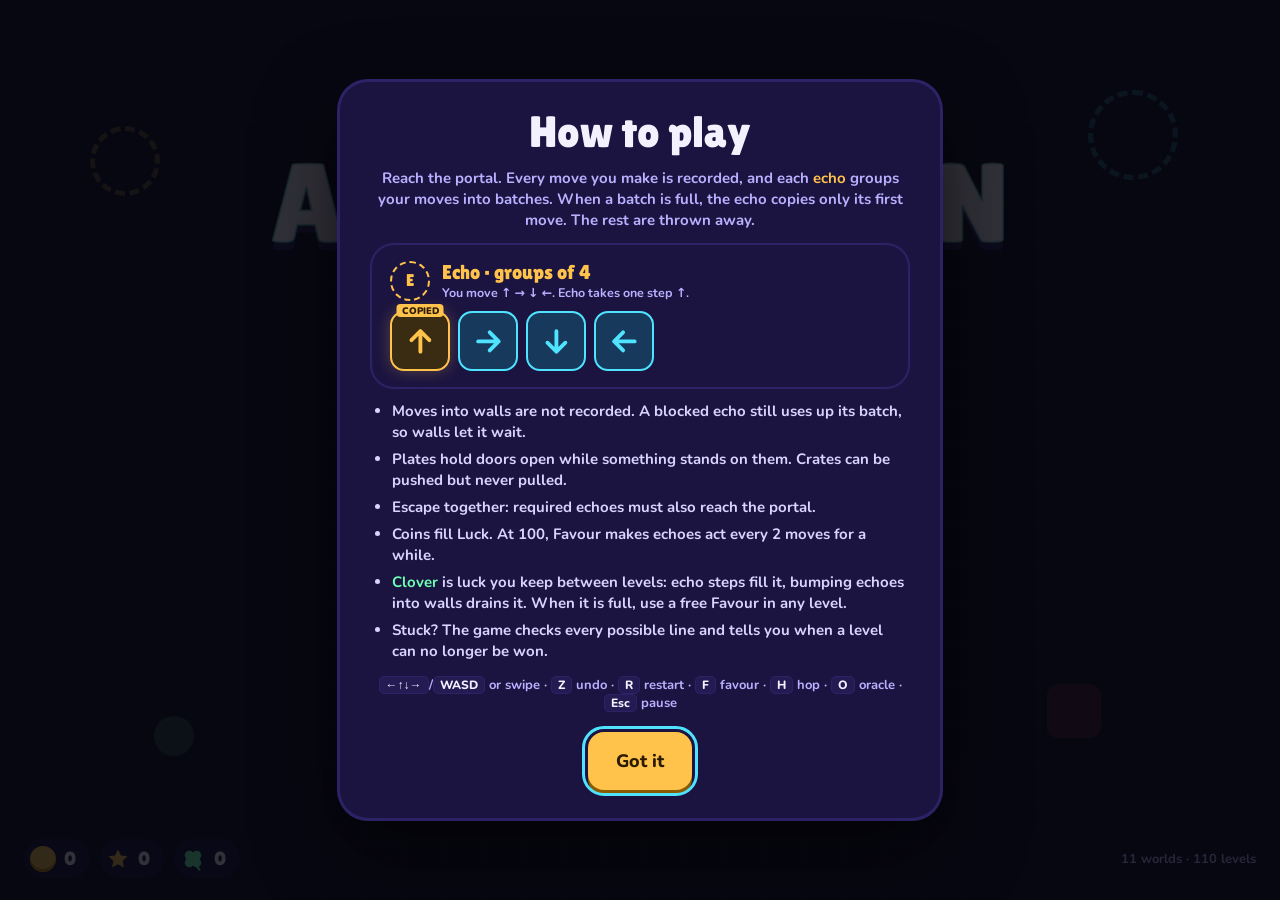
==== commit 0e892264: "Fix the Echo Quiz and make tutorials never block play Quiz: - answer frames sit behind the pieces, s" ====
--- a/index.html
+++ b/index.html
@@ -168,6 +168,7 @@
         <button class="btn boost" id="btnSkip" title="Use a Skip ticket" hidden><svg><use href="#i-skip"/></svg><span id="skipLabel">Skip</span></button>
       </div>
       <div class="tryon" id="tryon" hidden></div>
+      <div class="tut-tip" id="tutTip" hidden></div>
     </div>
     <aside class="side">
       <div class="coach" id="coach" aria-live="polite">
@@ -206,6 +207,8 @@
 <script src="js/cosmetics.js"></script>
 <script src="js/shop.js"></script>
 <script src="js/rewards.js"></script>
+<script src="js/extras.js"></script>
+<script src="js/demos.js"></script>
 <script src="js/audio.js"></script>
 <script src="js/ambient.js"></script>
 <script src="js/main.js"></script>
--- a/css/style.css
+++ b/css/style.css
@@ -902,3 +902,118 @@
 @media (max-width:980px){.tryon{position:fixed;left:10px;right:10px;bottom:10px;margin:0;width:auto;gap:6px 10px;padding:8px 12px}.to-what b{font-size:15px}.to-deal{margin-top:-2px}}
 @media (max-width:640px){.cm-bar{display:none}.clover-meter{padding:6px 10px 6px 8px}}
 .to-buy .btn:disabled{opacity:1;background:#3d3185;color:var(--ink);box-shadow:0 4px 0 var(--raise)}.to-buy .btn:disabled .coin-ico{filter:none}
+
+/* ---------- Echo Quiz ---------- */
+.qdots{display:flex;gap:6px;margin-top:6px}.qdots i{width:14px;height:14px;border-radius:50%;background:var(--panel2);box-shadow:inset 0 0 0 2px var(--line)}
+.qdots i.ok{background:var(--mint)}.qdots i.no{background:var(--pink)}.qdots i.cur{box-shadow:0 0 0 2px var(--gold);animation:textPulse 1.2s infinite}
+.quiz-layout{display:grid;grid-template-columns:minmax(0,1fr) minmax(0,380px);gap:18px;align-items:start}
+@media (max-width:820px){.quiz-layout{grid-template-columns:1fr}}
+.quiz-board{position:relative;display:grid;grid-template-columns:repeat(var(--w),1fr);border-radius:18px;overflow:hidden;box-shadow:0 0 0 4px var(--wall),0 14px 30px #0008;width:min(100%,560px);margin:0 auto}
+.qc{position:relative;aspect-ratio:1;background:var(--floor)}.qc.alt{background:var(--floor2)}
+.qc.wall{background:var(--wall);box-shadow:inset 0 4px 0 var(--wallHi),inset 0 -6px 0 var(--wallLo)}
+.qc .orb{inset:20%}
+.qecho{position:absolute;inset:16%;border-radius:50%;border:4px dashed var(--gold);display:flex;align-items:center;justify-content:center;font:400 clamp(14px,2.6vw,24px) var(--disp);color:var(--gold);background:#ffc24b18;animation:spin 8s linear infinite}
+.qecho span{animation:spin 8s linear infinite reverse}.qecho.qf{border-color:var(--violet);color:var(--violet);border-radius:30%}
+.btn.gold .coin-ico{background:#fff3c4;box-shadow:inset 0 -3px 0 #c98a12}
+.qexit{position:absolute;inset:14%;border-radius:50%;background:conic-gradient(var(--mint),var(--cyan),#1d1545,var(--mint));opacity:.55}
+.qopt{position:absolute;inset:10%;border-radius:12px;border:3px dashed var(--gold);background:#ffc24b22;color:var(--gold);font:400 clamp(16px,3vw,26px) var(--disp);cursor:pointer;z-index:2}
+.qopt:hover:not(:disabled){background:#ffc24b55;transform:scale(1.05)}
+.qc.right .qopt{border-style:solid;border-color:var(--mint);background:#6dffb344;color:#fff}.qc.wrong .qopt{border-style:solid;border-color:var(--pink);background:#ff5c8a44;color:#fff}.qc.dimopt .qopt{opacity:.35}
+.qghost{position:absolute;z-index:3;transition:left .28s var(--ease-pop),top .28s var(--ease-pop);pointer-events:none}
+.qghost::before{content:'';position:absolute;inset:18%;border-radius:50%;border:4px solid var(--gold);box-shadow:0 0 18px var(--gold);background:#ffc24b33}
+.quiz-side{display:flex;flex-direction:column;gap:10px}.quiz-side p{margin:0}
+.qstrip{display:flex;flex-wrap:wrap;gap:6px;align-items:center}
+.qm{width:34px;height:34px;border-radius:9px;background:var(--panel2);display:flex;align-items:center;justify-content:center;font-weight:900;font-size:18px;transition:transform .15s}
+.qstrip.revealed .qm.head{background:var(--gold);color:#2a1a00;box-shadow:0 0 12px #ffc24b88}.qm.now{transform:scale(1.25)}
+.qsep{width:2px;height:28px;background:var(--line);margin:0 2px}
+.q-res{display:flex;flex-direction:column;gap:6px;border-radius:14px;padding:12px 14px;background:var(--bg)}.q-res b{font:400 22px var(--disp)}.q-res.ok b{color:var(--mint)}.q-res.no b{color:var(--pink)}.q-res .row{display:flex}.gold-t{color:var(--gold);font-weight:900}
+.quiz-done{text-align:center;align-items:center}
+/* ---------- Echo Garden ---------- */
+.garden{position:relative;height:260px;border-radius:22px;overflow:hidden;background:linear-gradient(#1b1453 0,#2a1f6e 55%,#164a3a 56%,#0f3a2c 100%);box-shadow:0 0 0 2px var(--line)}
+.g-sky{position:absolute;inset:0 0 45% 0;background:radial-gradient(circle at 80% 30%,#fff3c4 0 4%,transparent 5%),radial-gradient(circle at 20% 20%,#fff 0 .4%,transparent .6%),radial-gradient(circle at 40% 40%,#fff 0 .3%,transparent .5%),radial-gradient(circle at 65% 15%,#fff 0 .3%,transparent .5%)}
+.g-char{position:absolute;width:70px;height:70px;animation:gWander 7s ease-in-out infinite}
+.g-char .charbox{position:absolute;inset:0}.g-char.r-legendary{filter:drop-shadow(0 0 10px #ffc24b)}.g-char.r-epic{filter:drop-shadow(0 0 8px #c49bff)}
+@keyframes gWander{0%,100%{transform:translateX(0)}25%{transform:translate(18px,-6px)}50%{transform:translateX(30px)}75%{transform:translate(10px,-4px) scaleX(-1)}}
+.g-coin{position:absolute;bottom:6%;width:18px;height:18px;border-radius:50%;background:radial-gradient(circle at 35% 30%,#fff3c4,#ffc24b 60%,#c98a12);box-shadow:0 0 10px #ffc24b;animation:gCoin 2.4s ease-in-out infinite}
+@keyframes gCoin{50%{transform:translateY(-10px)}}
+.g-empty{position:absolute;inset:auto 0 30% 0;text-align:center;color:#d9d3ff;font-weight:800;padding:0 20px}
+/* ---------- login calendar ---------- */
+.cal{display:grid;grid-template-columns:repeat(4,1fr);gap:8px;width:100%}
+.cal-d{display:flex;flex-direction:column;align-items:center;gap:4px;padding:10px 6px;border-radius:14px;background:var(--panel2);box-shadow:0 0 0 2px var(--line)}
+.cal-d small{font-size:10.5px;font-weight:900;letter-spacing:.1em;color:var(--dim)}.cal-d b{font-size:12.5px}
+.cal-d svg{width:34px;height:34px;color:var(--gold)}.cal-d .chest-svg{width:40px;height:36px;filter:drop-shadow(0 0 6px var(--cc))}.cal-d .coin-ico{width:30px;height:30px}
+.cal-d.big{grid-column:span 2}.cal-d.got{opacity:.45}.cal-d.got::after{content:'✓';color:var(--mint);font-weight:900}
+.cal-d.today{box-shadow:0 0 0 3px var(--gold),0 0 24px #ffc24b88;animation:chestFloat 1.6s ease-in-out infinite}
+
+/* ---------- demo clips on the intro card ---------- */
+.demo{width:100%;display:flex;flex-direction:column;align-items:center;gap:8px;background:var(--bg);border-radius:18px;padding:12px;box-shadow:inset 0 0 0 2px var(--line)}
+.demo-head{display:flex;flex-direction:column;align-items:center;gap:2px}.demo-head b{font:400 18px var(--disp)}
+.demo-board{position:relative;width:min(100%,calc(var(--w) * 46px));aspect-ratio:calc(var(--w) / var(--h));border-radius:12px;overflow:visible;box-shadow:0 0 0 3px var(--wall)}
+.demo-tiles{position:absolute;inset:0;display:grid;grid-template-columns:repeat(var(--w),1fr);grid-template-rows:repeat(var(--h),1fr);border-radius:12px;overflow:hidden}
+.dt{position:relative;background:var(--floor)}.dt.alt{background:var(--floor2)}.dt.wall{background:var(--wall);box-shadow:inset 0 3px 0 var(--wallHi),inset 0 -4px 0 var(--wallLo)}
+.dt span{position:absolute;inset:0;display:flex;align-items:center;justify-content:center;font:400 15px var(--disp);color:var(--pc)}
+.dt.plate::before{content:'';position:absolute;inset:18%;border-radius:6px;border:2px solid var(--pc);transition:background .2s}.dt.plate.on::before{background:color-mix(in srgb,var(--pc) 45%,transparent);box-shadow:0 0 12px var(--pc)}
+.dt.door{background:repeating-linear-gradient(0deg,var(--pc) 0 3px,#1d1545 3px 8px);transition:opacity .3s}.dt.door span{color:#fff}.dt.door.open{background:var(--floor);opacity:.6}
+.dt.exit::before{content:'';position:absolute;inset:12%;border-radius:50%;background:conic-gradient(var(--mint),var(--cyan),#1d1545,var(--mint));animation:spin 2.4s linear infinite;box-shadow:0 0 14px #6dffb399}
+.dt.exit.locked::before{background:conic-gradient(#4b3f99,#2c2266,#1d1545,#4b3f99);box-shadow:none}
+.demo-actors{position:absolute;inset:0;pointer-events:none}
+.da{position:absolute;width:calc(100% / var(--w));height:calc(100% / var(--h));transition:left .32s var(--ease-pop),top .32s var(--ease-pop)}
+.dplayer .orb{inset:16%}
+.decho{display:flex;align-items:center;justify-content:center}
+.decho span{width:72%;height:72%;border-radius:50%;border:3px dashed var(--gold);display:flex;align-items:center;justify-content:center;font:400 15px var(--disp);color:var(--gold);background:#ffc24b1a}
+.decho.e-flicker span{border-color:var(--violet);color:var(--violet);border-radius:30%}.decho.e-mason span{border-color:var(--orange);color:var(--orange);border-radius:6px}.decho.e-keeper span{border-color:var(--mint);color:var(--mint);clip-path:polygon(25% 3%,75% 3%,100% 50%,75% 97%,25% 97%,0 50%);border-style:solid}
+.decho.fav span{box-shadow:0 0 14px var(--gold);background:#ffc24b55}
+.decho.act span{animation:dAct .45s var(--ease-pop)}@keyframes dAct{40%{transform:scale(1.3);box-shadow:0 0 22px currentColor}}
+.dcoin i{position:absolute;inset:30%;border-radius:50%;background:radial-gradient(circle at 35% 30%,#fff3c4,#ffc24b 60%,#c98a12);box-shadow:0 0 8px #ffc24b}
+.dcrate i{position:absolute;inset:10%;border-radius:6px;background:repeating-linear-gradient(45deg,#c98a3a 0 5px,#a86c24 5px 10px);box-shadow:inset 0 0 0 3px #6b3f10}
+.dtemp i{position:absolute;inset:10%;border-radius:6px;background:var(--orange);box-shadow:inset 0 -4px 0 #a34d00;animation:dDrop .35s var(--ease-pop)}
+.dcorr i{position:absolute;inset:10%;border-radius:6px;background:var(--pink);box-shadow:inset 0 -4px 0 #7a0f3a;animation:dDrop .35s var(--ease-pop)}
+@keyframes dDrop{from{transform:translateY(-60%) scale(1.1);opacity:0}}
+.dhelper i{position:absolute;inset:28%;background:var(--mint);transform:rotate(45deg);box-shadow:0 0 10px var(--mint)}
+.denemy i{position:absolute;inset:18%;background:var(--pink);clip-path:polygon(50% 0,100% 50%,50% 100%,0 50%);filter:drop-shadow(0 0 6px var(--pink))}
+.dtele{border:2px dashed var(--pink);border-radius:8px;box-sizing:border-box;display:flex;align-items:center;justify-content:center;background:#ff5c8a22}.dtele b{color:var(--pink);font:400 15px var(--disp)}
+.demo-key{position:absolute;right:-8px;bottom:-12px;min-width:38px;height:38px;padding:0 8px;border-radius:10px;background:var(--panel2);box-shadow:0 4px 0 var(--raise),0 0 0 2px var(--line);display:flex;align-items:center;justify-content:center;font-weight:900;font-size:17px;opacity:0}
+.demo-key.press{animation:dKey .8s ease-out}@keyframes dKey{0%{opacity:1;transform:translateY(3px)}20%{opacity:1;transform:none}80%{opacity:1}100%{opacity:0}}
+.demo-tape{display:flex;align-items:center;gap:5px;flex-wrap:wrap;justify-content:center;min-height:30px}.demo-tape small{font-size:11px;font-weight:900;color:var(--dim);letter-spacing:.06em;margin-right:4px}
+.demo-tape span{width:28px;height:28px;border-radius:7px;border:2px dashed var(--line);display:flex;align-items:center;justify-content:center;font-weight:900;color:var(--mute)}
+.demo-tape span.f{border-style:solid;border-color:var(--cyan);color:var(--ink)}.demo-tape span.one{border-color:var(--gold);color:var(--gold)}.demo-tape span.one.f{background:#ffc24b33}
+.demo-tape.fire span.one{animation:dAct .45s var(--ease-pop)}.dluck{color:var(--gold)!important;margin-left:8px}
+.demo-cap{margin:0;min-height:2.8em;font-weight:800;color:#fff;max-width:440px}.demo-cap.pop{animation:dCap .4s ease-out}@keyframes dCap{from{opacity:0;transform:translateY(6px)}}
+@media (max-width:980px){.clover-banner{top:8px;transform:translateX(-50%);font-size:12.5px;padding:6px 12px 6px 8px}.clover-banner svg{width:20px;height:20px}}
+
+/* ---------- Echo Quiz v2: answer frames never hide the pieces ---------- */
+.quiz-board{position:relative}
+.qlayer{position:absolute;inset:0;pointer-events:none;z-index:3}
+.qpiece{position:absolute;width:calc(100% / var(--w));height:calc(100% / var(--h));transition:left .3s var(--ease-pop),top .3s var(--ease-pop)}
+.qpiece .orb{inset:22%}
+.qpiece .qecho{inset:12%}
+.qpiece#qE{z-index:2}
+#qE.act .qecho{animation:dAct .5s var(--ease-pop)}
+.qopt{position:absolute;inset:5%;border-radius:12px;border:3px dashed var(--gold);background:#ffc24b14;cursor:pointer;z-index:1;padding:0;font:inherit;transition:background .15s,transform .15s}
+.qopt b{position:absolute;top:3px;left:3px;width:clamp(22px,4.5vw,30px);height:clamp(22px,4.5vw,30px);border-radius:50%;background:var(--gold);color:#2a1a00;font:400 clamp(13px,2.6vw,18px)/1 var(--disp);display:flex;align-items:center;justify-content:center;box-shadow:0 3px 0 #8a5c00}
+.qopt:hover:not(:disabled){background:#ffc24b40;transform:scale(1.04)}
+.qc.right .qopt{border-style:solid;border-color:var(--mint);background:#6dffb330}.qc.right .qopt b{background:var(--mint);box-shadow:0 3px 0 #1a7a52}
+.qc.wrong .qopt{border-style:solid;border-color:var(--pink);background:#ff5c8a30}.qc.wrong .qopt b{background:var(--pink);color:#fff;box-shadow:0 3px 0 #7a0f3a}
+.qc.dimopt .qopt{opacity:.3}
+.qc{overflow:visible}
+.qgroups{display:flex;flex-wrap:wrap;gap:8px}
+.qgroup{display:flex;flex-direction:column;gap:4px;background:var(--bg);border-radius:12px;padding:6px 8px 8px}
+.qgroup small{font-size:10.5px;font-weight:900;letter-spacing:.08em;color:var(--dim);text-transform:uppercase}
+.qgroup div{display:flex;gap:4px}
+.qgroup.partial{opacity:.7;border:1px dashed var(--line)}
+.qm.head{box-shadow:inset 0 0 0 2px var(--gold);color:var(--gold)}
+.qm.now{transform:scale(1.25);background:var(--cyan);color:#05202a}
+.q-ask{margin:0}
+.q-why{margin:0;padding-left:18px;display:flex;flex-direction:column;gap:4px;font-size:13.5px;color:#d9d3ff}
+.q-res .row{gap:8px;flex-wrap:wrap}
+@media (max-width:640px){#rwTabs{flex-wrap:nowrap;overflow-x:auto;scrollbar-width:none;padding-bottom:6px;margin:0 -12px;padding-left:12px;padding-right:12px}#rwTabs::-webkit-scrollbar{display:none}#rwTabs .tab{flex:none}}
+
+/* ---------- tutorial: never blocking; tip card pinned to the bottom on phones ---------- */
+.tut-ack{display:flex;align-items:center;gap:10px}.tut-ack small{color:var(--dim);font-weight:800}
+.tut-tip{display:none}
+@media (max-width:980px){
+  body.coach-off .tut-tip:not([hidden]){display:flex;position:fixed;z-index:8;left:10px;right:10px;bottom:10px;flex-direction:column;gap:6px;padding:12px 14px;border-radius:18px;background:#1b1440f5;box-shadow:0 0 0 2px var(--gold),0 0 24px #ffc24b55,0 10px 30px #000a;animation:bannerIn2 .4s var(--ease-pop)}
+  .tut-tip p{margin:0;font-weight:800;font-size:14.5px;line-height:1.4}
+  .tut-tip .btn{align-self:flex-start;min-height:40px}
+  body.coach-off #game:has(.tut-tip:not([hidden])) .game-body{padding-bottom:150px}
+}
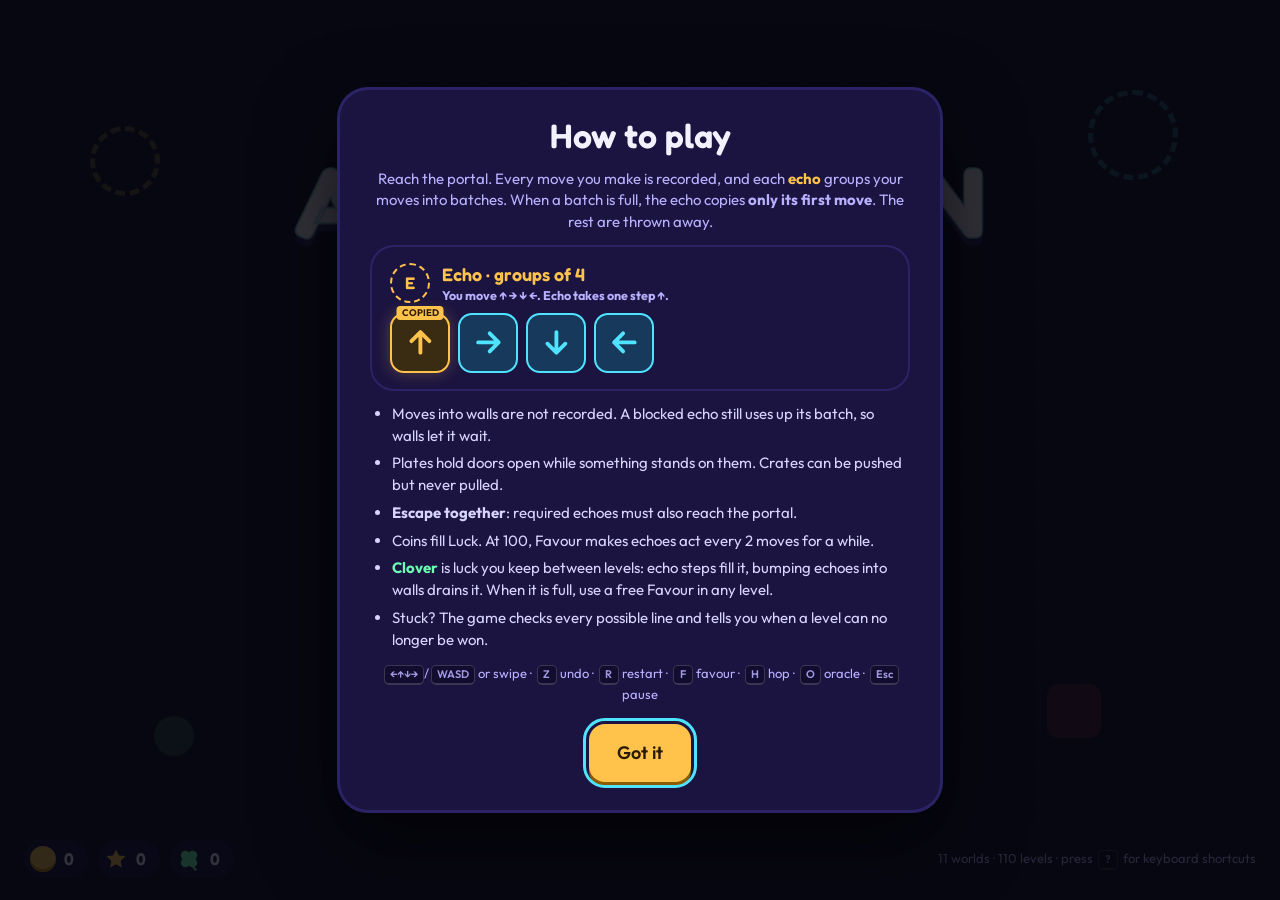
==== commit ab056dc7: "Quiz fix, chest opening options, keyboard shortcuts, Home buttons, new fonts - Quiz board no longer " ====
--- a/index.html
+++ b/index.html
@@ -9,8 +9,8 @@
 <link rel="icon" href="data:image/svg+xml,%3Csvg xmlns='http://www.w3.org/2000/svg' viewBox='0 0 32 32'%3E%3Crect width='32' height='32' rx='8' fill='%23120d2b'/%3E%3Ccircle cx='11' cy='16' r='6' fill='none' stroke='%23ffc24b' stroke-width='2.5' stroke-dasharray='3 2'/%3E%3Ccircle cx='21' cy='16' r='6' fill='%234fe3ff'/%3E%3C/svg%3E">
 <link rel="preconnect" href="https://fonts.googleapis.com">
 <link rel="preconnect" href="https://fonts.gstatic.com" crossorigin>
-<link rel="stylesheet" href="https://fonts.googleapis.com/css2?family=Lilita+One&family=Nunito:wght@600;700;800;900&display=swap">
-<link rel="stylesheet" href="css/style.css">
+<link rel="stylesheet" href="https://fonts.googleapis.com/css2?family=Fredoka:wght@500;600;700&family=Outfit:wght@400;500;600;700&display=swap">
+<link rel="stylesheet" href="css/style.css?v=2026-10-27b">
 </head>
 <body>
 <svg class="sprite" width="0" height="0" aria-hidden="true" focusable="false">
@@ -38,6 +38,7 @@
     <symbol id="i-clover" viewBox="0 0 24 24"><g fill="currentColor"><circle cx="8.6" cy="8.6" r="4.2"/><circle cx="15.4" cy="8.6" r="4.2"/><circle cx="8.6" cy="15.4" r="4.2"/><circle cx="15.4" cy="15.4" r="4.2"/></g><path d="M12 12c2 4 3 7 6 10" fill="none" stroke="currentColor" stroke-width="2" stroke-linecap="round"/></symbol>
     <symbol id="i-gift" viewBox="0 0 24 24"><g fill="none" stroke="currentColor" stroke-width="2.3" stroke-linejoin="round"><rect x="3" y="9" width="18" height="12" rx="1.5"/><path d="M2 9h20M12 9v12"/><path d="M12 9c-2-5-7-5-7-2s5 2 7 2zM12 9c2-5 7-5 7-2s-5 2-7 2z"/></g></symbol>
     <symbol id="i-wheel" viewBox="0 0 24 24"><g fill="none" stroke="currentColor" stroke-width="2.3"><circle cx="12" cy="12" r="9"/><path d="M12 3v18M3 12h18M5.6 5.6l12.8 12.8M18.4 5.6L5.6 18.4"/></g><circle cx="12" cy="12" r="2.4" fill="currentColor"/></symbol>
+    <symbol id="i-home" viewBox="0 0 24 24"><g fill="none" stroke="currentColor" stroke-width="2.4" stroke-linecap="round" stroke-linejoin="round"><path d="M3 11l9-7 9 7"/><path d="M5 10v10h5v-6h4v6h5V10"/></g></symbol>
     <symbol id="i-sound" viewBox="0 0 24 24"><g fill="none" stroke="currentColor" stroke-width="2.4" stroke-linecap="round" stroke-linejoin="round"><path d="M4 9v6h4l5 4V5L8 9z"/><path d="M16 9a4 4 0 010 6M18.5 6.5a8 8 0 010 11"/></g></symbol>
   </defs>
 </svg>
@@ -51,33 +52,33 @@
     <div class="trail-dots" aria-hidden="true"><span></span><span></span><span></span><span></span></div>
     <h1 class="logo">AFTERMOTION<span class="ghost g3" aria-hidden="true">AFTERMOTION</span><span class="ghost g2" aria-hidden="true">AFTERMOTION</span><span class="ghost g1" aria-hidden="true">AFTERMOTION</span></h1>
     <p class="tagline">Every move echoes. Only the first one counts.</p>
-    <button id="tContinue" class="cta"><svg><use href="#i-play"/></svg><span id="tContinueLabel">Play</span></button>
+    <button id="tContinue" class="cta"><svg><use href="#i-play"/></svg><span id="tContinueLabel">Play</span><kbd>Enter</kbd></button>
     <div class="daily-row">
-      <button class="daily-card" id="tDaily"><span class="dc-ico"><svg><use href="#i-flame"/></svg></span><span class="dc-txt"><b>Daily Echo</b><small id="tDailySub"></small></span><span class="streak" id="tStreak"></span></button>
-      <button class="chest-card" id="tRewards" data-go="rewards"><span class="dc-ico chest"><svg><use href="#i-gift"/></svg></span><span class="dc-txt"><b id="tRewardsTitle">Rewards</b><small id="tRewardsSub"></small></span><span class="badge" id="tRewardsBadge" hidden></span></button>
-    </div>
-    <button class="shop-cta" data-go="shop"><span class="dc-ico shopi"><svg><use href="#i-bag"/></svg></span><span class="dc-txt"><b>Shop &amp; unlocks</b><small id="tShopSub"></small></span><span class="shop-new" id="tShopNew" hidden>NEW</span></button>
+      <button class="daily-card" id="tDaily"><span class="dc-ico"><svg><use href="#i-flame"/></svg></span><span class="dc-txt"><b>Daily Echo <kbd>D</kbd></b><small id="tDailySub"></small></span><span class="streak" id="tStreak"></span></button>
+      <button class="chest-card" id="tRewards" data-go="rewards"><span class="dc-ico chest"><svg><use href="#i-gift"/></svg></span><span class="dc-txt"><b><span id="tRewardsTitle">Rewards</span> <kbd>R</kbd></b><small id="tRewardsSub"></small></span><span class="badge" id="tRewardsBadge" hidden></span></button>
+    </div>
+    <button class="shop-cta" data-go="shop"><span class="dc-ico shopi"><svg><use href="#i-bag"/></svg></span><span class="dc-txt"><b>Shop &amp; unlocks <kbd>S</kbd></b><small id="tShopSub"></small></span><span class="shop-new" id="tShopNew" hidden>NEW</span></button>
     <div class="menu-grid">
-      <button class="mbtn" data-go="map"><span class="mi" style="background:#4fe3ff"><svg><use href="#i-map"/></svg></span>Levels<small id="tStars"></small></button>
-      <button class="mbtn" data-go="echoes"><span class="mi ring-ico"></span>Echoes<small id="tEchoes"></small></button>
-      <button class="mbtn" data-open="help"><span class="mi" style="background:#ff5c8a"><svg><use href="#i-help"/></svg></span>How to play</button>
-      <button class="mbtn" data-open="settings"><span class="mi" style="background:#2c2266"><svg><use href="#i-gear"/></svg></span>Settings</button>
+      <button class="mbtn" data-go="map"><span class="mi" style="background:#4fe3ff"><svg><use href="#i-map"/></svg></span>Levels <kbd>L</kbd><small id="tStars"></small></button>
+      <button class="mbtn" data-go="echoes"><span class="mi ring-ico"></span>Echoes <kbd>E</kbd><small id="tEchoes"></small></button>
+      <button class="mbtn" data-open="help"><span class="mi" style="background:#ff5c8a"><svg><use href="#i-help"/></svg></span>How to play <kbd>I</kbd></button>
+      <button class="mbtn" data-open="settings"><span class="mi" style="background:#2c2266"><svg><use href="#i-gear"/></svg></span>Settings <kbd>G</kbd></button>
     </div>
   </div>
   <div class="title-foot">
     <div class="pills"><span class="pill"><i class="coin-ico"></i><b class="coinCount">0</b></span><span class="pill"><svg class="star-ico"><use href="#i-star"/></svg><b id="tStarCount">0</b></span><button class="pill clover-pill" id="tClover" aria-label="Clover luck"><svg><use href="#i-clover"/></svg><b class="cloverCount">0</b></button></div>
-    <span class="dim small" id="tFoot"></span>
+    <span class="dim small"><span id="tFoot"></span><span class="keys-hint"> · press <kbd>?</kbd> for keyboard shortcuts</span></span>
   </div>
 </section>
 
 <!-- MAP -->
 <section id="map" class="screen" hidden>
   <header class="bar">
-    <button class="icon-btn" data-go="title" aria-label="Home"><svg><use href="#i-back"/></svg></button>
+    <button class="icon-btn home-btn" data-go="title" aria-label="Home (Esc)" title="Home (Esc)"><svg><use href="#i-home"/></svg><span>Home</span><kbd>Esc</kbd></button>
     <div class="bar-title"><small id="mapKicker"></small><b class="disp" id="mapName"></b></div>
     <div class="world-nav">
-      <button class="icon-btn" id="mapPrev" aria-label="Previous world"><svg><use href="#i-back"/></svg></button>
-      <button class="icon-btn" id="mapNext" aria-label="Next world"><svg style="transform:rotate(180deg)"><use href="#i-back"/></svg></button>
+      <button class="icon-btn" id="mapPrev" aria-label="Previous world (Q)" title="Previous world (Q)"><svg><use href="#i-back"/></svg></button>
+      <button class="icon-btn" id="mapNext" aria-label="Next world (E)" title="Next world (E)"><svg style="transform:rotate(180deg)"><use href="#i-back"/></svg></button>
     </div>
     <span class="pill"><i class="coin-ico"></i><b class="coinCount">0</b></span>
   </header>
@@ -94,7 +95,7 @@
 <!-- SHOP -->
 <section id="shop" class="screen" hidden>
   <header class="bar">
-    <button class="icon-btn" data-go="title" aria-label="Home"><svg><use href="#i-back"/></svg></button>
+    <button class="icon-btn home-btn" data-go="title" aria-label="Home (Esc)" title="Home (Esc)"><svg><use href="#i-home"/></svg><span>Home</span><kbd>Esc</kbd></button>
     <div class="bar-title"><small id="shopKicker">SPEND COINS · EARN EXCLUSIVES</small><b class="disp">Shop &amp; unlocks</b></div>
     <span class="pill"><i class="coin-ico"></i><b class="coinCount">0</b></span>
   </header>
@@ -108,7 +109,7 @@
 <!-- ECHOES -->
 <section id="echoes" class="screen" hidden>
   <header class="bar">
-    <button class="icon-btn" data-go="title" aria-label="Home"><svg><use href="#i-back"/></svg></button>
+    <button class="icon-btn home-btn" data-go="title" aria-label="Home (Esc)" title="Home (Esc)"><svg><use href="#i-home"/></svg><span>Home</span><kbd>Esc</kbd></button>
     <div class="bar-title"><small id="eCount"></small><b class="disp">Echoes</b></div>
     <span class="pill"><i class="coin-ico"></i><b class="coinCount">0</b></span>
   </header>
@@ -121,7 +122,7 @@
 <!-- REWARDS -->
 <section id="rewards" class="screen" hidden>
   <header class="bar">
-    <button class="icon-btn" data-go="title" aria-label="Home"><svg><use href="#i-back"/></svg></button>
+    <button class="icon-btn home-btn" data-go="title" aria-label="Home (Esc)" title="Home (Esc)"><svg><use href="#i-home"/></svg><span>Home</span><kbd>Esc</kbd></button>
     <div class="bar-title"><small id="rwKicker">QUESTS · WHEEL · CHESTS · ACHIEVEMENTS</small><b class="disp">Rewards</b></div>
     <span class="pill"><i class="coin-ico"></i><b class="coinCount">0</b></span>
   </header>
@@ -134,7 +135,8 @@
 <!-- GAME -->
 <section id="game" class="screen" hidden>
   <header class="bar game-bar">
-    <button class="icon-btn" id="btnPause" aria-label="Pause (Esc)"><svg><use href="#i-pause"/></svg></button>
+    <button class="icon-btn" id="btnPause" aria-label="Pause (Esc)" title="Pause (Esc)"><svg><use href="#i-pause"/></svg></button>
+    <button class="icon-btn" id="btnHome" aria-label="Home" title="Home"><svg><use href="#i-home"/></svg></button>
     <div class="bar-title"><small id="gWorld"></small><b class="disp" id="gName"></b></div>
     <div class="star-meter">
       <div class="stars" id="gStars"></div>
@@ -157,12 +159,12 @@
         </div>
       </div>
       <div class="actions">
-        <button class="btn" id="btnUndo" title="Undo (Z)"><svg><use href="#i-undo"/></svg><span>Undo</span></button>
-        <button class="btn" id="btnRestart" title="Restart (R)"><svg><use href="#i-restart"/></svg><span>Restart</span></button>
-        <button class="btn favour" id="btnFavour" title="Favour (F)"><span class="luck-ring"><svg><use href="#i-bolt"/></svg></span><span>Favour</span></button>
-        <button class="btn" id="btnHop" title="Hop (H)"><svg><use href="#i-hop"/></svg><span>Hop</span></button>
-        <button class="btn" id="btnOracle" title="Oracle (O)" aria-pressed="false"><svg><use href="#i-eye"/></svg><span>Oracle</span></button>
-        <button class="btn" id="btnHint" title="Hint"><svg><use href="#i-bulb"/></svg><span id="hintLabel">Hint</span></button>
+        <button class="btn" id="btnUndo" title="Undo (Z)"><svg><use href="#i-undo"/></svg><span>Undo</span><kbd>Z</kbd></button>
+        <button class="btn" id="btnRestart" title="Restart (R)"><svg><use href="#i-restart"/></svg><span>Restart</span><kbd>R</kbd></button>
+        <button class="btn favour" id="btnFavour" title="Favour (F)"><span class="luck-ring"><svg><use href="#i-bolt"/></svg></span><span>Favour</span><kbd>F</kbd></button>
+        <button class="btn" id="btnHop" title="Hop (H)"><svg><use href="#i-hop"/></svg><span>Hop</span><kbd>H</kbd></button>
+        <button class="btn" id="btnOracle" title="Oracle (O)" aria-pressed="false"><svg><use href="#i-eye"/></svg><span>Oracle</span><kbd>O</kbd></button>
+        <button class="btn" id="btnHint" title="Hint"><svg><use href="#i-bulb"/></svg><span id="hintLabel">Hint</span><kbd>I</kbd></button>
         <button class="btn boost" id="btnMoves" title="Use a +3 moves boost" hidden><svg><use href="#i-plus"/></svg><span id="movesLabel">+3 moves</span></button>
         <button class="btn boost" id="btnLuck" title="Use a Lucky charm" hidden><svg><use href="#i-bolt"/></svg><span id="luckLabel">Lucky charm</span></button>
         <button class="btn boost" id="btnSkip" title="Use a Skip ticket" hidden><svg><use href="#i-skip"/></svg><span id="skipLabel">Skip</span></button>
@@ -174,7 +176,7 @@
       <div class="coach" id="coach" aria-live="polite">
         <div class="coach-ico" aria-hidden="true"><svg><use href="#i-bulb"/></svg></div>
         <div class="coach-body">
-          <div class="coach-head"><span class="coach-tag" id="coachTag">COACH</span><button class="plan-btn" id="planBtn">Plan</button></div>
+          <div class="coach-head"><span class="coach-tag" id="coachTag">COACH</span><button class="plan-btn" id="planBtn">Plan <kbd>P</kbd></button></div>
           <b id="coachWhat"></b>
           <div id="coachNext"></div>
         </div>
@@ -200,17 +202,17 @@
 <div id="fx" class="fx-layer" aria-hidden="true"></div>
 <div id="reveal" class="reveal" hidden></div>
 
-<script src="js/engine.js"></script>
-<script src="js/levels.js"></script>
-<script src="js/progress.js"></script>
-<script src="js/characters.js"></script>
-<script src="js/cosmetics.js"></script>
-<script src="js/shop.js"></script>
-<script src="js/rewards.js"></script>
-<script src="js/extras.js"></script>
-<script src="js/demos.js"></script>
-<script src="js/audio.js"></script>
-<script src="js/ambient.js"></script>
-<script src="js/main.js"></script>
+<script src="js/engine.js?v=2026-10-27b"></script>
+<script src="js/levels.js?v=2026-10-27b"></script>
+<script src="js/progress.js?v=2026-10-27b"></script>
+<script src="js/characters.js?v=2026-10-27b"></script>
+<script src="js/cosmetics.js?v=2026-10-27b"></script>
+<script src="js/shop.js?v=2026-10-27b"></script>
+<script src="js/rewards.js?v=2026-10-27b"></script>
+<script src="js/extras.js?v=2026-10-27b"></script>
+<script src="js/demos.js?v=2026-10-27b"></script>
+<script src="js/audio.js?v=2026-10-27b"></script>
+<script src="js/ambient.js?v=2026-10-27b"></script>
+<script src="js/main.js?v=2026-10-27b"></script>
 </body>
 </html>
--- a/css/style.css
+++ b/css/style.css
@@ -5,22 +5,22 @@
   --ink:#f4f1ff; --dim:#b9b0ff; --mute:#6e64a8;
   --cyan:#4fe3ff; --gold:#ffc24b; --pink:#ff5c8a; --mint:#6dffb3; --violet:#c49bff; --orange:#ff9a5e;
   --ts:56px; --ease-pop:cubic-bezier(.3,1.4,.5,1);
-  --disp:'Lilita One',system-ui,sans-serif;
+  --disp:'Fredoka',system-ui,sans-serif; --body:'Outfit',system-ui,sans-serif;
 }
 *{box-sizing:border-box}
 html,body{margin:0;height:100%}
-body{background:var(--bg);background-image:linear-gradient(#ffffff06 1px,transparent 1px),linear-gradient(90deg,#ffffff06 1px,transparent 1px);background-size:40px 40px;color:var(--ink);font:700 15px/1.4 Nunito,system-ui,sans-serif;overflow-x:hidden;-webkit-tap-highlight-color:transparent}
+body{background:var(--bg);background-image:linear-gradient(#ffffff06 1px,transparent 1px),linear-gradient(90deg,#ffffff06 1px,transparent 1px);background-size:40px 40px;color:var(--ink);font:400 15px/1.45 var(--body);overflow-x:hidden;-webkit-tap-highlight-color:transparent}
 button{font:inherit;color:inherit;cursor:pointer}
 svg{width:20px;height:20px;flex-shrink:0}
 svg.sprite{position:absolute;width:0!important;height:0!important;overflow:hidden;pointer-events:none}
 body{padding-top:env(safe-area-inset-top,0px)}
-.disp{font-family:var(--disp);letter-spacing:.02em;font-weight:400}
+.disp{font-family:var(--disp);letter-spacing:.01em;font-weight:600}
 .dim{color:var(--dim)}.small{font-size:13px}
 [hidden]{display:none!important}
 .screen{min-height:100vh;min-height:100svh;position:relative}
 
 /* ---------- shared widgets ---------- */
-.btn{display:inline-flex;align-items:center;justify-content:center;gap:8px;min-height:50px;padding:0 16px;border:0;border-radius:16px;background:var(--line);color:var(--ink);font-weight:800;box-shadow:0 5px 0 var(--raise);transition:transform .08s,box-shadow .08s,background .15s}
+.btn{display:inline-flex;align-items:center;justify-content:center;gap:8px;min-height:50px;padding:0 16px;border:0;border-radius:16px;background:var(--line);color:var(--ink);font-weight:600;box-shadow:0 5px 0 var(--raise);transition:transform .08s,box-shadow .08s,background .15s}
 .btn:hover:not(:disabled){background:#3a2e82}
 .btn:active:not(:disabled){transform:translateY(4px);box-shadow:0 1px 0 var(--raise)}
 .btn:disabled{opacity:.38;cursor:default}
@@ -30,39 +30,39 @@
 .btn.big{min-height:58px;padding:0 28px;font-size:18px}
 .icon-btn{width:48px;height:48px;border:0;border-radius:16px;background:var(--line);box-shadow:0 5px 0 var(--raise);display:flex;align-items:center;justify-content:center;flex-shrink:0}
 .icon-btn:active{transform:translateY(4px);box-shadow:0 1px 0 var(--raise)}
-.pill{display:inline-flex;align-items:center;gap:8px;background:#1d1545;border-radius:999px;padding:6px 14px 6px 6px;font-family:var(--disp);font-size:19px;font-weight:400}
-.pill b{font-weight:400}
+.pill{display:inline-flex;align-items:center;gap:8px;background:#1d1545;border-radius:999px;padding:6px 14px 6px 6px;font-family:var(--disp);font-size:17px;font-weight:600}
+.pill b{font-weight:600}
 .coin-ico{display:inline-block;width:26px;height:26px;border-radius:50%;background:var(--gold);box-shadow:inset 0 -3px 0 #c98a12}
 .star-ico{width:24px;height:24px;fill:var(--gold)}
 .card{background:var(--panel);border-radius:22px;padding:16px 18px;box-shadow:0 0 0 2px var(--line)}
-.card h3{margin:0 0 10px;font-size:12px;font-weight:900;letter-spacing:.14em;color:var(--dim);text-transform:uppercase}
+.card h3{margin:0 0 10px;font-size:12px;font-weight:700;letter-spacing:.14em;color:var(--dim);text-transform:uppercase}
 .bar{display:flex;align-items:center;gap:16px;padding:14px 24px}
 .bar-title{display:flex;flex-direction:column;min-width:0;flex:1}
-.bar-title small{font-size:12px;font-weight:900;letter-spacing:.14em;color:var(--dim);white-space:nowrap;overflow:hidden;text-overflow:ellipsis}
-.bar-title b{font-size:28px;line-height:1.1;white-space:nowrap;overflow:hidden;text-overflow:ellipsis}
+.bar-title small{font-size:12px;font-weight:700;letter-spacing:.14em;color:var(--dim);white-space:nowrap;overflow:hidden;text-overflow:ellipsis}
+.bar-title b{font-size:24px;line-height:1.1;white-space:nowrap;overflow:hidden;text-overflow:ellipsis}
 
 /* ---------- title ---------- */
 #title{display:flex;flex-direction:column;overflow:hidden}
 .title-wrap{flex:1;display:flex;flex-direction:column;align-items:center;justify-content:center;gap:18px;padding:40px 16px;position:relative;z-index:1}
-.logo{position:relative;margin:0;font:400 clamp(44px,10vw,112px)/1 var(--disp);color:var(--ink);text-shadow:0 8px 0 var(--line)}
+.logo{position:relative;margin:0;font:700 clamp(40px,9vw,100px)/1 var(--disp);color:var(--ink);text-shadow:0 8px 0 var(--line)}
 .logo .ghost{position:absolute;inset:0;color:transparent;-webkit-text-stroke:2px var(--cyan);text-shadow:none;pointer-events:none}
 .g1{animation:drift 3s ease-in-out infinite;opacity:.55}
 .g2{animation:drift 3s ease-in-out infinite .35s;opacity:.3;-webkit-text-stroke-color:var(--gold)!important}
 .g3{animation:drift 3s ease-in-out infinite .7s;opacity:.15;-webkit-text-stroke-color:var(--pink)!important}
 @keyframes drift{0%,100%{transform:translate(0,0)}50%{transform:translate(-4%,8px)}}
-.tagline{margin:0 0 18px;font-size:clamp(16px,2.4vw,20px);font-weight:800;color:var(--dim);text-align:center}
+.tagline{margin:0 0 18px;font-size:clamp(16px,2.4vw,20px);font-weight:600;color:var(--dim);text-align:center}
 .trail-dots{position:relative;width:min(420px,80vw);height:14px}
 .trail-dots span{position:absolute;left:10%;top:2px;width:10px;height:10px;border-radius:50%;background:var(--cyan);animation:trailDot 2.4s linear infinite}
 .trail-dots span:nth-child(2){animation-delay:.6s;background:var(--gold)}.trail-dots span:nth-child(3){animation-delay:1.2s}.trail-dots span:nth-child(4){animation-delay:1.8s;background:var(--gold)}
 @keyframes trailDot{0%{transform:translateX(0);opacity:0}15%{opacity:1}100%{transform:translateX(min(320px,60vw));opacity:0}}
-.cta{display:inline-flex;align-items:center;gap:14px;border:0;font:900 22px Nunito,sans-serif;color:#2a1a00;background:var(--gold);padding:18px 34px;border-radius:20px;box-shadow:0 7px 0 #8a5c00,0 0 40px #ffc24b55;animation:breathe 1.8s ease-in-out infinite}
+.cta{display:inline-flex;align-items:center;gap:14px;border:0;font:700 22px var(--body);color:#2a1a00;background:var(--gold);padding:18px 34px;border-radius:20px;box-shadow:0 7px 0 #8a5c00,0 0 40px #ffc24b55;animation:breathe 1.8s ease-in-out infinite}
 .cta svg{width:24px;height:24px}
 .cta:active{transform:translateY(5px) scale(1);box-shadow:0 2px 0 #8a5c00}
 @keyframes breathe{50%{transform:scale(1.04)}}
 .menu-grid{display:grid;grid-template-columns:repeat(2,minmax(0,1fr));gap:14px;width:min(560px,100%)}
-.mbtn{display:flex;align-items:center;gap:12px;border:0;font-weight:800;font-size:17px;color:var(--ink);background:var(--panel2);border-radius:18px;padding:12px 16px;box-shadow:0 5px 0 var(--raise);text-align:left}
+.mbtn{display:flex;align-items:center;gap:12px;border:0;font-weight:600;font-size:17px;color:var(--ink);background:var(--panel2);border-radius:18px;padding:12px 16px;box-shadow:0 5px 0 var(--raise);text-align:left}
 .mbtn:hover{background:#2f2468}.mbtn:active{transform:translateY(4px);box-shadow:0 1px 0 var(--raise)}
-.mbtn small{margin-left:auto;font-size:13px;color:var(--gold);font-weight:900}
+.mbtn small{margin-left:auto;font-size:13px;color:var(--gold);font-weight:700}
 .mi{width:36px;height:36px;border-radius:10px;display:flex;align-items:center;justify-content:center;flex-shrink:0}
 .mi svg{color:#0d0922}.mi[style*="2c2266"] svg,.mi[style*="ff5c8a"] svg{color:#fff}
 .ring-ico{border-radius:50%;border:4px dashed var(--gold);animation:spin 6s linear infinite}
@@ -85,7 +85,7 @@
 #mapPathAll{stroke:var(--panel2);stroke-width:14}
 #mapPathDone{stroke:var(--cyan);stroke-width:6;stroke-dasharray:10 10;animation:dash 1.2s linear infinite}
 @keyframes dash{to{stroke-dashoffset:-20}}
-.node{position:absolute;width:64px;height:64px;margin:-32px 0 0 -32px;border:0;border-radius:50%;display:flex;align-items:center;justify-content:center;font:400 22px var(--disp);color:var(--ink);background:#2f2468;box-shadow:0 6px 0 var(--raise),inset 0 0 0 3px #4b3f99;transition:transform .15s}
+.node{position:absolute;width:64px;height:64px;margin:-32px 0 0 -32px;border:0;border-radius:50%;display:flex;align-items:center;justify-content:center;font:600 20px var(--disp);color:var(--ink);background:#2f2468;box-shadow:0 6px 0 var(--raise),inset 0 0 0 3px #4b3f99;transition:transform .15s}
 .node:hover:not(.locked){transform:translateY(-3px)}
 .node.cur{background:var(--gold);color:#2a1a00;box-shadow:0 6px 0 #8a5c00;animation:nodePulse 1.4s ease-in-out infinite;width:74px;height:74px;margin:-37px 0 0 -37px;font-size:28px}
 .node.sel{outline:3px solid var(--cyan);outline-offset:4px}
@@ -97,9 +97,9 @@
 .avatar{position:absolute;width:30px;height:30px;margin:-80px 0 0 -15px;border-radius:50%;background:radial-gradient(circle at 35% 30%,#fff,#9ff0ff 35%,var(--cyan) 70%);box-shadow:0 0 20px var(--cyan);animation:hopA 1s ease-in-out infinite;pointer-events:none;transition:left .4s var(--ease-pop),top .4s var(--ease-pop)}
 @keyframes hopA{50%{transform:translateY(-8px)}}
 .map-info{width:300px;display:flex;flex-direction:column;gap:10px;align-self:flex-start}
-.map-info .lvl-name{font:400 28px/1.1 var(--disp)}
+.map-info .lvl-name{font:600 25px/1.1 var(--disp)}
 .chips{display:flex;flex-wrap:wrap;gap:6px}
-.chip{font-size:12px;font-weight:800;background:var(--panel2);border-radius:8px;padding:3px 9px}
+.chip{font-size:12px;font-weight:600;background:var(--panel2);border-radius:8px;padding:3px 9px}
 .map-info .stars-row svg{width:26px;height:26px;stroke:var(--gold);stroke-width:1.5}
 
 /* ---------- echoes screen ---------- */
@@ -110,9 +110,9 @@
 .ecard-btn:hover{transform:translateY(-4px)}
 .ecard-btn.sel{box-shadow:0 6px 0 var(--bg2),inset 0 0 0 3px var(--cyan),0 0 30px #4fe3ff33}
 .ecard-btn.locked .glyph{filter:grayscale(1) brightness(.4)}
-.ecard-btn b{font:400 18px var(--disp)}
-.ecard-btn small{font-size:12px;font-weight:900}
-.section-label{grid-column:1/-1;font-size:12px;font-weight:900;letter-spacing:.14em;color:var(--dim);margin-top:6px}
+.ecard-btn b{font:600 16px var(--disp)}
+.ecard-btn small{font-size:12px;font-weight:700}
+.section-label{grid-column:1/-1;font-size:12px;font-weight:700;letter-spacing:.14em;color:var(--dim);margin-top:6px}
 .echo-detail{width:380px;display:flex;flex-direction:column;gap:14px;align-self:flex-start}
 .echo-hero{display:flex;align-items:center;gap:26px;padding:20px 0 6px 18px}
 .echo-hero .orbit{position:relative}
@@ -121,11 +121,11 @@
 @keyframes heroFloat{50%{transform:translateY(-8px) rotate(4deg)}}
 .stat-grid{display:grid;grid-template-columns:repeat(2,minmax(0,1fr));gap:8px}
 .stat{background:var(--bg);border-radius:12px;padding:8px 12px;display:flex;flex-direction:column}
-.stat span{font-size:11px;font-weight:900;letter-spacing:.12em;color:var(--dim)}
-.stat b{font-weight:900}
+.stat span{font-size:11px;font-weight:700;letter-spacing:.12em;color:var(--dim)}
+.stat b{font-weight:700}
 
 /* glyphs (echo shapes, colour + shape + letter) */
-.glyph{width:var(--g,60px);height:var(--g,60px);display:flex;align-items:center;justify-content:center;font:400 calc(var(--g,60px)*.42) var(--disp);color:#0d0922;flex-shrink:0}
+.glyph{width:var(--g,60px);height:var(--g,60px);display:flex;align-items:center;justify-content:center;font:600 calc(var(--g,60px)*.42) var(--disp);color:#0d0922;flex-shrink:0}
 .glyph.trace{border-radius:50%;background:transparent;border:calc(var(--g,60px)*.07) dashed var(--gold);color:var(--gold)}
 .glyph.flicker{background:var(--violet);clip-path:polygon(50% 4%,97% 92%,3% 92%);padding-top:calc(var(--g,60px)*.22)}
 .glyph.mason{background:var(--orange);border-radius:22%}
@@ -142,7 +142,7 @@
 .stars svg.lit{fill:var(--gold)}
 .par-bar{width:180px;height:8px;border-radius:5px;background:var(--panel2);overflow:hidden}
 .par-bar i{display:block;height:100%;width:0;background:var(--gold);transition:width .2s}
-.star-meter small{font-size:12px;font-weight:800;color:var(--dim)}
+.star-meter small{font-size:12px;font-weight:600;color:var(--dim)}
 .game-body{flex:1;display:flex;gap:22px;padding:4px 24px 24px;align-items:flex-start}
 .play-col{flex:1;display:flex;flex-direction:column;align-items:center;gap:16px;min-width:0}
 .stage{width:100%;display:flex;justify-content:center}
@@ -161,7 +161,7 @@
 .tile.plate::before{content:'';position:absolute;inset:7%;border-radius:16%;background:#120c2e;box-shadow:inset 0 3px 0 #00000080,inset 0 -2px 0 #ffffff10}
 .tile.plate::after{content:'';position:absolute;inset:15%;border-radius:12%;background:repeating-linear-gradient(90deg,transparent 0 5px,#ffffff10 5px 7px),color-mix(in srgb,var(--pc) 22%,#1d1545);box-shadow:inset 0 0 0 2px color-mix(in srgb,var(--pc) 70%,transparent),0 3px 0 color-mix(in srgb,var(--pc) 35%,#000);transform:translateY(-2px);transition:transform .15s,background .2s,box-shadow .2s}
 .tile.plate.on::after{background:repeating-linear-gradient(90deg,transparent 0 5px,#ffffff22 5px 7px),var(--pc);box-shadow:inset 0 0 0 2px #fff6,0 0 0 #000,0 0 22px var(--pc);transform:translateY(1px)}
-.tile .lbl{position:absolute;inset:0;display:flex;align-items:center;justify-content:center;font:400 calc(var(--ts)*.3) var(--disp);color:color-mix(in srgb,var(--pc,#cfeeff) 60%,#fff);z-index:1;pointer-events:none}
+.tile .lbl{position:absolute;inset:0;display:flex;align-items:center;justify-content:center;font:600 calc(var(--ts)*.3) var(--disp);color:color-mix(in srgb,var(--pc,#cfeeff) 60%,#fff);z-index:1;pointer-events:none}
 .tile.plate.on .lbl{color:#0d0922;transform:translateY(1px)}
 .tile.door{--pc:var(--cyan)}
 .tile.door::after{content:'';position:absolute;inset:2% 6%;border-radius:8px;border:3px solid color-mix(in srgb,var(--pc) 55%,#2c2266);border-bottom-width:0;border-top-width:5px}
@@ -187,7 +187,7 @@
 .orb-bob{position:absolute;inset:0;animation:bob 1.6s ease-in-out infinite}
 @keyframes bob{50%{transform:translateY(-3px)}}
 .trail .dot{position:absolute;inset:36%;border-radius:50%;background:var(--cyan)}
-.echo .shape{position:absolute;inset:18%;display:flex;align-items:center;justify-content:center;font:400 calc(var(--ts)*.27) var(--disp);color:#0d0922}
+.echo .shape{position:absolute;inset:18%;display:flex;align-items:center;justify-content:center;font:600 calc(var(--ts)*.27) var(--disp);color:#0d0922}
 .echo.trace .shape{border-radius:50%;border:calc(var(--ts)*.06) dashed var(--gold);color:var(--gold);background:#2c2357;animation:spin 6s linear infinite}
 .echo.trace .shape span{animation:spin 6s linear infinite reverse}
 .echo.flicker .shape{background:var(--violet);clip-path:polygon(50% 4%,97% 92%,3% 92%);padding-top:calc(var(--ts)*.1)}
@@ -203,8 +203,8 @@
 .ghost-origin{opacity:.35}
 .crate{position:absolute;inset:13%;border-radius:14%;background:#b9773a;box-shadow:inset 0 3px 0 #f0b070,inset 0 -6px 0 #7c4a1e;border:2px solid #5b3412}
 .crate::after{content:'';position:absolute;inset:18%;border:3px solid #7c4a1e;border-radius:4px}
-.tblock{position:absolute;inset:12%;border-radius:14%;background:#2d5b7a;border:3px dashed #8fd8ff;display:flex;align-items:center;justify-content:center;font:400 calc(var(--ts)*.28) var(--disp);color:#fff}
-.cblock{position:absolute;inset:12%;border-radius:14%;background:#4a1f4f;border:3px solid #ff6bd5;display:flex;align-items:center;justify-content:center;font:400 calc(var(--ts)*.28) var(--disp);color:#fff;box-shadow:0 0 14px #ff6bd566}
+.tblock{position:absolute;inset:12%;border-radius:14%;background:#2d5b7a;border:3px dashed #8fd8ff;display:flex;align-items:center;justify-content:center;font:600 calc(var(--ts)*.28) var(--disp);color:#fff}
+.cblock{position:absolute;inset:12%;border-radius:14%;background:#4a1f4f;border:3px solid #ff6bd5;display:flex;align-items:center;justify-content:center;font:600 calc(var(--ts)*.28) var(--disp);color:#fff;box-shadow:0 0 14px #ff6bd566}
 .coin{position:absolute;inset:31%;border-radius:50%;background:var(--gold);box-shadow:inset 0 -4px 0 #c98a12,0 0 14px #ffc24b88;animation:coinSpin 1.4s ease-in-out infinite}
 .coin.rare{background:var(--violet);border-radius:3px;transform:rotate(45deg);animation:none;box-shadow:0 0 14px var(--violet)}
 @keyframes coinSpin{50%{transform:scaleX(.25)}}
@@ -213,10 +213,10 @@
 .enemy.armed .eye{background:var(--pink);box-shadow:0 0 12px var(--pink)}
 .tele{z-index:3}
 .tele .ret{position:absolute;inset:6%;border:3px dashed var(--pink);border-radius:14%;animation:ret 1s ease-in-out infinite}
-.tele b{position:absolute;inset:0;display:flex;align-items:center;justify-content:center;font:400 calc(var(--ts)*.36) var(--disp);color:var(--pink);text-shadow:0 0 8px #000}
+.tele b{position:absolute;inset:0;display:flex;align-items:center;justify-content:center;font:600 calc(var(--ts)*.36) var(--disp);color:var(--pink);text-shadow:0 0 8px #000}
 @keyframes ret{50%{transform:scale(.86)}}
 .helper .dia{position:absolute;inset:30%;background:var(--mint);transform:rotate(45deg);border-radius:3px;box-shadow:0 0 12px var(--mint)}
-.helper b{position:absolute;inset:0;display:flex;align-items:center;justify-content:center;font:400 calc(var(--ts)*.2) var(--disp);color:#0d0922}
+.helper b{position:absolute;inset:0;display:flex;align-items:center;justify-content:center;font:600 calc(var(--ts)*.2) var(--disp);color:#0d0922}
 .hintArrow{z-index:4;color:var(--mint);display:flex;align-items:center;justify-content:center}
 .hintArrow svg{width:60%;height:60%;filter:drop-shadow(0 0 8px var(--mint));animation:nudge .8s ease-in-out infinite}
 @keyframes nudge{50%{transform:translateY(-14%)}}
@@ -224,21 +224,21 @@
 
 /* coach */
 .coach-head{display:flex;align-items:center;gap:10px}
-.coach-tag{font-size:11px;font-weight:900;letter-spacing:.14em;color:var(--dim)}
+.coach-tag{font-size:11px;font-weight:700;letter-spacing:.14em;color:var(--dim)}
 .coach.tut{box-shadow:0 0 0 3px var(--gold)}.coach.tut .coach-tag{color:var(--gold)}.coach.tut .coach-ico{background:var(--gold)}
 .coach-head .plan-btn{margin-left:auto}
-.lesson-inline{display:inline-block;color:var(--gold);font-weight:900}
+.lesson-inline{display:inline-block;color:var(--gold);font-weight:700}
 .spot{position:relative;z-index:6;animation:spotPulse 1.1s ease-in-out infinite!important;border-radius:14px}
 .tile.spot{z-index:3}
 @keyframes spotPulse{0%,100%{box-shadow:0 0 0 3px var(--gold),0 0 22px #ffc24bbb}50%{box-shadow:0 0 0 6px #ffc24b55,0 0 6px #ffc24b55}}
-.lesson-badge{display:flex;align-items:center;gap:10px;background:#2a2110;border:2px solid #ffc24b66;color:var(--gold);border-radius:12px;padding:8px 12px;font-weight:900;font-size:14px;text-align:left}
+.lesson-badge{display:flex;align-items:center;gap:10px;background:#2a2110;border:2px solid #ffc24b66;color:var(--gold);border-radius:12px;padding:8px 12px;font-weight:700;font-size:14px;text-align:left}
 .lesson-badge svg{color:var(--gold);flex-shrink:0}
 .lesson-badge.big{font-size:17px;padding:12px 16px;width:100%}
 .lesson-text{font-size:16px;color:#e4defc!important;line-height:1.5}
 .note.lesson{background:#2a2110;color:#ffe6a8}.note.lesson svg{color:var(--gold)}
 .world-nav{display:flex;gap:8px}
 .world-nav .icon-btn:disabled{opacity:.3}
-.map-blurb{margin:0 24px 6px;color:var(--dim);font-weight:800}
+.map-blurb{margin:0 24px 6px;color:var(--dim);font-weight:600}
 .coach{width:100%;display:flex;gap:12px;align-items:flex-start;height:200px;overflow-y:auto;overscroll-behavior:contain;background:var(--panel);border-radius:20px;padding:14px 16px;box-shadow:0 0 0 2px var(--line)}
 .coach-ico{width:40px;height:40px;border-radius:12px;background:var(--cyan);color:#062a33;display:flex;align-items:center;justify-content:center;flex-shrink:0}
 .coach-body{flex:1;min-width:0;display:flex;flex-direction:column;gap:6px}
@@ -247,10 +247,10 @@
 #coachNext{font-size:14.5px;color:#d9d3ff;display:flex;flex-direction:column;gap:4px}
 #coachNext .ln{display:flex;gap:8px;align-items:baseline}
 #coachNext .ln::before{content:'';width:8px;height:8px;border-radius:50%;background:var(--c,var(--cyan));flex-shrink:0;transform:translateY(-1px)}
-.arr{display:inline-flex;align-items:center;justify-content:center;min-width:24px;height:22px;padding:0 4px;border-radius:6px;background:var(--panel2);color:var(--ink);font-weight:900;font-size:15px;line-height:1;vertical-align:baseline}
+.arr{display:inline-flex;align-items:center;justify-content:center;min-width:24px;height:22px;padding:0 4px;border-radius:6px;background:var(--panel2);color:var(--ink);font-weight:700;font-size:15px;line-height:1;vertical-align:baseline}
 .arr.h{background:#3a2c12;color:var(--gold);box-shadow:inset 0 0 0 1.5px var(--gold)}
 .plan-row{display:flex}
-.plan-btn{border:0;background:none;color:var(--cyan);font-weight:900;font-size:13px;padding:2px 0;text-decoration:underline;text-underline-offset:3px}
+.plan-btn{border:0;background:none;color:var(--cyan);font-weight:700;font-size:13px;padding:2px 0;text-decoration:underline;text-underline-offset:3px}
 .plan{margin:0;font-size:14px;color:var(--ink);background:var(--bg);border-radius:12px;padding:10px 12px;line-height:1.45}
 .coach.flash{animation:coachFlash .5s ease-out}
 @keyframes coachFlash{0%{box-shadow:0 0 0 3px var(--cyan)}}
@@ -260,19 +260,19 @@
 .pred.blk .tl{border-top-color:var(--pink)}
 .echo .shape sub,.glyph sub{font-size:.55em;vertical-align:-.15em;margin-left:1px}
 .pred .po{position:absolute;inset:10%;border-radius:22%;border:3px dashed var(--c,var(--gold));opacity:.9;animation:predPulse 1.2s ease-in-out infinite}
-.pred b{position:absolute;right:4%;top:2%;min-width:calc(var(--ts)*.34);height:calc(var(--ts)*.34);border-radius:999px;background:var(--c,var(--gold));color:#0d0922;font:400 calc(var(--ts)*.24)/calc(var(--ts)*.34) var(--disp);text-align:center;padding:0 3px}
+.pred b{position:absolute;right:4%;top:2%;min-width:calc(var(--ts)*.34);height:calc(var(--ts)*.34);border-radius:999px;background:var(--c,var(--gold));color:#0d0922;font:600 calc(var(--ts)*.24)/calc(var(--ts)*.34) var(--disp);text-align:center;padding:0 3px}
 .pred.blk .po{border-color:var(--pink)}
 .pred.blk b{background:var(--pink);color:#fff}
-.pred.blk i{position:absolute;inset:0;display:flex;align-items:center;justify-content:center;font:900 calc(var(--ts)*.42) Nunito,sans-serif;color:var(--pink);font-style:normal}
+.pred.blk i{position:absolute;inset:0;display:flex;align-items:center;justify-content:center;font:700 calc(var(--ts)*.42) var(--body);color:var(--pink);font-style:normal}
 @keyframes predPulse{50%{opacity:.45}}
 
 /* tip + stuck banners on board */
 .tip{position:absolute;left:12px;right:12px;top:12px;z-index:5;background:#1b1440f2;border-radius:16px;padding:14px 16px;box-shadow:0 0 0 2px var(--cyan),0 12px 30px #0008;display:flex;gap:12px;align-items:flex-start;animation:drop .4s var(--ease-pop)}
 .tip p{margin:2px 0 0;flex:1;font-size:15px}
-.tip b{font:400 18px var(--disp);color:var(--cyan)}
-.tip button{border:0;background:var(--cyan);color:#062a33;font-weight:900;border-radius:10px;padding:8px 12px}
+.tip b{font:600 16px var(--disp);color:var(--cyan)}
+.tip button{border:0;background:var(--cyan);color:#062a33;font-weight:700;border-radius:10px;padding:8px 12px}
 .stuck{position:absolute;left:12px;right:12px;top:12px;z-index:6;background:#2a1019;border:2px solid var(--pink);border-radius:16px;padding:14px;display:flex;flex-direction:column;align-items:center;gap:6px;text-align:center;animation:drop .45s var(--ease-pop)}
-.stuck b{font:400 22px var(--disp);color:#ffd1dc}.stuck span{color:#ffb3c4;font-size:14px}
+.stuck b{font:600 20px var(--disp);color:#ffd1dc}.stuck span{color:#ffb3c4;font-size:14px}
 .stuck div{display:flex;gap:10px;margin-top:6px}
 @keyframes drop{0%{transform:translateY(-40px);opacity:0}}
 
@@ -281,9 +281,9 @@
 .ecard:last-child{margin-bottom:0}
 .ecard-top{display:flex;align-items:center;gap:12px}
 .ecard-top .glyph{--g:44px}
-.ecard-top b{font:400 20px var(--disp);color:var(--c)}
+.ecard-top b{font:600 18px var(--disp);color:var(--c)}
 .ecard-top small{display:block;font-size:12.5px;color:var(--dim);font-weight:700;line-height:1.3}
-.etag{margin-left:auto;font-size:10.5px;font-weight:900;color:#2a1a00;background:var(--gold);padding:2px 7px;border-radius:6px;align-self:flex-start;white-space:nowrap}
+.etag{margin-left:auto;font-size:10.5px;font-weight:700;color:#2a1a00;background:var(--gold);padding:2px 7px;border-radius:6px;align-self:flex-start;white-space:nowrap}
 .tape{display:flex;gap:8px;margin-top:14px}
 .slot{flex:1;max-width:60px;aspect-ratio:1;border-radius:14px;background:#1a1340;border:2px dashed #4b3f99;display:flex;align-items:center;justify-content:center;position:relative}
 .slot svg{width:55%;height:55%;color:var(--cyan)}
@@ -291,19 +291,19 @@
 .slot.head{border-color:var(--gold);background:#3a2c12;box-shadow:0 0 16px #ffc24b44}
 .slot.head svg{color:var(--gold)}
 .slot.next{border:2px dashed var(--gold);background:#2a2110}
-.slot.next::after{content:'NEXT';position:absolute;top:-9px;left:50%;transform:translateX(-50%);font-size:9.5px;font-weight:900;color:#2a1a00;background:var(--gold);padding:0 5px;border-radius:4px}
-.slot.head::after{content:'COPIED';position:absolute;top:-9px;left:50%;transform:translateX(-50%);font-size:9.5px;font-weight:900;color:#2a1a00;background:var(--gold);padding:0 5px;border-radius:4px}
+.slot.next::after{content:'NEXT';position:absolute;top:-9px;left:50%;transform:translateX(-50%);font-size:9.5px;font-weight:700;color:#2a1a00;background:var(--gold);padding:0 5px;border-radius:4px}
+.slot.head::after{content:'COPIED';position:absolute;top:-9px;left:50%;transform:translateX(-50%);font-size:9.5px;font-weight:700;color:#2a1a00;background:var(--gold);padding:0 5px;border-radius:4px}
 .slot.flash{animation:slotFlash .45s ease-out}
 @keyframes slotPop{0%{transform:scale(.55)}}
 @keyframes slotFlash{0%{background:var(--gold);transform:scale(1.12)}}
-.estatus{margin-top:10px;font-size:13px;font-weight:800;color:var(--dim)}
+.estatus{margin-top:10px;font-size:13px;font-weight:600;color:var(--dim)}
 .estatus .FAVOURED{color:var(--gold)}.estatus .COOLDOWN{color:var(--mute)}.estatus .HOPPING{color:var(--mint)}
-.goals .goal{display:flex;align-items:center;gap:10px;font-size:14px;font-weight:800;margin:6px 0}
+.goals .goal{display:flex;align-items:center;gap:10px;font-size:14px;font-weight:600;margin:6px 0}
 .goal i{width:22px;height:22px;border-radius:7px;border:2px solid var(--dim);flex-shrink:0;display:flex;align-items:center;justify-content:center;font-style:normal;font-size:13px;color:#0d0922}
 .goal.done i{background:var(--mint);border-color:var(--mint)}
 .goal.done{color:var(--mint)}
 .moves-card{display:flex;align-items:center;justify-content:space-between;gap:12px}
-.moves{font-size:44px;line-height:1}.moves small{font-size:20px;color:var(--dim)}
+.moves{font-size:38px;line-height:1}.moves small{font-size:17px;color:var(--dim)}
 .moves.low{color:var(--pink)}
 .dpad{display:grid;grid-template-columns:repeat(3,50px);grid-template-rows:repeat(2,50px);gap:6px;grid-template-areas:". u ." "l d r"}
 .dpad button{border:0;border-radius:14px;background:var(--line);box-shadow:0 4px 0 var(--raise);display:flex;align-items:center;justify-content:center}
@@ -326,10 +326,10 @@
 .overlay{position:fixed;inset:0;z-index:50;background:#05070dd0;display:flex;align-items:center;justify-content:center;padding:16px;overflow:hidden}
 .modal{position:relative;background:var(--panel);border-radius:28px;padding:28px 32px;width:min(600px,100%);max-height:92vh;overflow:auto;box-shadow:0 0 0 3px var(--line),0 30px 80px #000a;animation:modalIn .45s var(--ease-pop);display:flex;flex-direction:column;align-items:center;gap:14px;text-align:center}
 @keyframes modalIn{0%{transform:scale(.75) translateY(30px);opacity:0}}
-.modal h2{margin:0;font:400 44px/1 var(--disp)}
+.modal h2{margin:0;font:600 34px/1.05 var(--disp)}
 .modal p{margin:0;color:var(--dim)}
 .modal .row{display:flex;gap:12px;flex-wrap:wrap;justify-content:center;margin-top:6px}
-.modal .kicker{font-size:12px;font-weight:900;letter-spacing:.16em;color:var(--dim)}
+.modal .kicker{font-size:12px;font-weight:700;letter-spacing:.16em;color:var(--dim)}
 .win-title{color:var(--mint);text-shadow:0 6px 0 #1f7a4f,0 0 34px #6dffb366}
 .lose-title{color:var(--pink);text-shadow:0 6px 0 #7a1f3a}
 .big-stars{display:flex;gap:10px;align-items:flex-end;height:96px}
@@ -337,15 +337,15 @@
 .big-stars svg:nth-child(2){width:92px;height:92px}
 .big-stars svg.lit{fill:var(--gold);stroke:#fff3c4;animation:starPop .5s cubic-bezier(.3,1.8,.5,1) both}
 @keyframes starPop{0%{transform:scale(0) rotate(-40deg)}}
-.stats-row{display:flex;gap:22px;font-weight:800;color:var(--dim);flex-wrap:wrap;justify-content:center}
+.stats-row{display:flex;gap:22px;font-weight:600;color:var(--dim);flex-wrap:wrap;justify-content:center}
 .stats-row b{color:var(--ink)}
 .receipt{width:100%;background:var(--bg);border-radius:18px;padding:14px 18px;display:flex;flex-direction:column;gap:8px;text-align:left}
-.receipt .r{display:flex;justify-content:space-between;font-weight:800;animation:rowIn .35s ease-out both}
+.receipt .r{display:flex;justify-content:space-between;font-weight:600;animation:rowIn .35s ease-out both}
 .receipt .r span:first-child{color:var(--dim)}
 .receipt .gold span:last-child{color:var(--gold)}.receipt .good span:last-child{color:var(--mint)}.receipt .dim span:last-child{color:var(--mute)}
 .receipt hr{border:0;height:2px;background:var(--line);width:100%;margin:2px 0}
 .receipt .total{display:flex;justify-content:space-between;align-items:center}
-.receipt .total b{font:400 32px var(--disp);color:var(--gold);display:flex;align-items:center;gap:8px}
+.receipt .total b{font:600 29px var(--disp);color:var(--gold);display:flex;align-items:center;gap:8px}
 @keyframes rowIn{0%{transform:translateX(-14px);opacity:0}}
 .note{display:flex;gap:10px;align-items:center;width:100%;background:var(--panel2);border-radius:14px;padding:10px 14px;text-align:left;font-size:13.5px;color:#d9d3ff}
 .note svg{color:var(--cyan)}
@@ -355,8 +355,8 @@
 .help-demo .tape{margin-top:0}
 .help-list{margin:0;padding-left:20px;text-align:left;color:#d9d3ff;display:flex;flex-direction:column;gap:6px}
 .keys{color:var(--dim);font-size:13px}
-kbd{background:var(--panel2);border:1px solid var(--line);border-radius:5px;padding:0 6px;color:var(--ink);font:800 12px Nunito,sans-serif}
-.setting{display:flex;align-items:center;justify-content:space-between;width:100%;padding:12px 0;border-bottom:1px solid var(--line);font-weight:800}
+kbd{background:var(--panel2);border:1px solid var(--line);border-radius:5px;padding:0 6px;color:var(--ink);font:600 12px var(--body)}
+.setting{display:flex;align-items:center;justify-content:space-between;width:100%;padding:12px 0;border-bottom:1px solid var(--line);font-weight:600}
 .toggle{width:58px;height:32px;border-radius:16px;border:0;background:#2c2266;position:relative;transition:background .2s}
 .toggle::after{content:'';position:absolute;left:4px;top:4px;width:24px;height:24px;border-radius:50%;background:#fff;transition:transform .2s var(--ease-pop)}
 .toggle[aria-checked=true]{background:var(--mint)}.toggle[aria-checked=true]::after{transform:translateX(26px)}
@@ -364,10 +364,10 @@
 /* fx */
 .fx-layer{position:fixed;inset:0;pointer-events:none;z-index:40}
 .fx-coin{position:fixed;width:24px;height:24px;border-radius:50%;background:var(--gold);box-shadow:inset 0 -3px 0 #c98a12,0 0 12px var(--gold)}
-.fx-text{position:fixed;font:400 22px var(--disp);text-shadow:0 2px 0 #000a;white-space:nowrap}
+.fx-text{position:fixed;font:600 20px var(--disp);text-shadow:0 2px 0 #000a;white-space:nowrap}
 .ripple{position:absolute;border-radius:50%;border:3px solid var(--gold);pointer-events:none}
-.fx-x{position:absolute;display:flex;align-items:center;justify-content:center;font:900 calc(var(--ts)*.6) Nunito,sans-serif;color:var(--pink);pointer-events:none;z-index:5}
-.toast{position:fixed;left:50%;bottom:28px;transform:translateX(-50%);background:var(--panel2);border-radius:14px;padding:12px 18px;font-weight:800;box-shadow:0 0 0 2px var(--line),0 10px 30px #000a;z-index:70;animation:drop .3s var(--ease-pop);max-width:calc(100vw - 32px);text-align:center}
+.fx-x{position:absolute;display:flex;align-items:center;justify-content:center;font:700 calc(var(--ts)*.6) var(--body);color:var(--pink);pointer-events:none;z-index:5}
+.toast{position:fixed;left:50%;bottom:28px;transform:translateX(-50%);background:var(--panel2);border-radius:14px;padding:12px 18px;font-weight:600;box-shadow:0 0 0 2px var(--line),0 10px 30px #000a;z-index:70;animation:drop .3s var(--ease-pop);max-width:calc(100vw - 32px);text-align:center}
 
 /* ---------- responsive ---------- */
 @media (max-width:980px){
@@ -390,7 +390,7 @@
   .map-area{min-height:640px}
   .node{width:54px;height:54px;margin:-27px 0 0 -27px;font-size:19px}
   .modal{padding:22px 18px}
-  .modal h2{font-size:34px}
+  .modal h2{font-size:29px}
   .menu-grid{grid-template-columns:1fr}
   .feed{display:none}
   .coach{padding:12px;height:170px}
@@ -403,7 +403,7 @@
   .game-bar{padding:8px 10px 4px}
   .actions{gap:6px}
   .moves-card{order:-1}
-  .moves{font-size:34px}
+  .moves{font-size:30px}
 }
 @media (prefers-reduced-motion:reduce){
   *,*::before,*::after{animation-duration:.001s!important;animation-iteration-count:1!important;transition-duration:.001s!important}
@@ -424,9 +424,9 @@
 body.boss .board-frame{animation:bossFrame 2.4s ease-in-out infinite}
 @keyframes bossHue{0%,100%{filter:hue-rotate(-14deg)}50%{filter:hue-rotate(14deg)}}
 @keyframes bossFrame{0%,100%{box-shadow:inset 0 4px 0 var(--wallHi),inset 0 -8px 0 var(--wallLo),0 0 0 3px var(--bg2),0 0 30px color-mix(in srgb,var(--glow) 40%,transparent)}50%{box-shadow:inset 0 4px 0 var(--wallHi),inset 0 -8px 0 var(--wallLo),0 0 0 3px var(--bg2),0 0 60px color-mix(in srgb,var(--glow) 75%,transparent)}}
-.boss-tag{display:none;font-size:11px;font-weight:900;letter-spacing:.14em;color:#0d0922;background:var(--glow);border-radius:6px;padding:1px 7px;margin-left:8px;vertical-align:middle}
+.boss-tag{display:none;font-size:11px;font-weight:700;letter-spacing:.14em;color:#0d0922;background:var(--glow);border-radius:6px;padding:1px 7px;margin-left:8px;vertical-align:middle}
 body.boss .boss-tag,body[data-theme=daily] .daily-tag{display:inline-block}
-.daily-tag{display:none;font-size:11px;font-weight:900;letter-spacing:.14em;color:#2a1a00;background:var(--gold);border-radius:6px;padding:1px 7px;margin-left:8px;vertical-align:middle}
+.daily-tag{display:none;font-size:11px;font-weight:700;letter-spacing:.14em;color:#2a1a00;background:var(--gold);border-radius:6px;padding:1px 7px;margin-left:8px;vertical-align:middle}
 
 /* situational moods */
 body.danger .board-frame::after{animation:dangerPulse 1s ease-in-out infinite}
@@ -446,14 +446,17 @@
 .dc-ico{width:40px;height:40px;border-radius:12px;background:var(--gold);color:#2a1a00;display:flex;align-items:center;justify-content:center;flex-shrink:0}
 .dc-ico.chest{background:#c98a3a;color:#2a1400}
 .dc-txt{display:flex;flex-direction:column;gap:2px;flex:1;min-width:0}
-.dc-txt b{font:400 18px var(--disp)}.dc-txt small{font-size:12.5px;color:var(--dim);font-weight:800}
-.streak{font:400 22px var(--disp);color:var(--gold);display:flex;align-items:center;gap:2px}
+.dc-txt b{font:600 16px var(--disp)}.dc-txt small{font-size:12.5px;color:var(--dim);font-weight:600}
+.streak{font:600 20px var(--disp);color:var(--gold);display:flex;align-items:center;gap:2px}
 .daily-card.ready{box-shadow:0 5px 0 #8a5c00,0 0 0 2px var(--gold);animation:readyPulse 1.4s ease-in-out infinite}
 .daily-card.done .dc-ico{background:var(--mint)}
 .chest-bar{display:block;height:7px;border-radius:4px;background:var(--bg);overflow:hidden;margin-top:3px}
 .chest-bar i{display:block;height:100%;background:#e0a24a;border-radius:4px}
-.chest-card.ready{box-shadow:0 5px 0 #6b3f10,0 0 0 2px #e0a24a,0 0 26px #e0a24a66;animation:chestWiggle 1.6s ease-in-out infinite}
-.chest-card.ready .dc-ico{animation:chestWiggle .8s ease-in-out infinite}
+.chest-card.ready{box-shadow:0 5px 0 #6b3f10,0 0 0 2px #e0a24a,0 0 26px #e0a24a66;animation:rewardPulse 1.8s ease-in-out infinite}
+.chest-card.ready .dc-ico{animation:icoPulse 1.8s ease-in-out infinite}
+/* rewards waiting: the card breathes and glows instead of tilting */
+@keyframes rewardPulse{0%,100%{transform:scale(1);box-shadow:0 5px 0 #6b3f10,0 0 0 2px #e0a24a,0 0 16px #e0a24a44}50%{transform:scale(1.03);box-shadow:0 5px 0 #6b3f10,0 0 0 3px #ffc24b,0 0 36px #ffc24baa}}
+@keyframes icoPulse{50%{transform:scale(1.12)}}
 @keyframes chestWiggle{0%,100%{transform:rotate(0)}25%{transform:rotate(-4deg)}75%{transform:rotate(4deg)}}
 .chest-big{width:120px;height:120px;border-radius:28px;background:#c98a3a;color:#2a1400;display:flex;align-items:center;justify-content:center;box-shadow:0 10px 0 #6b3f10,0 0 60px #e0a24a88;animation:chestShake .6s ease-in-out 2}
 .chest-big svg{width:70px;height:70px}
@@ -465,20 +468,20 @@
 .shop-body{padding:0 24px 30px;display:flex;flex-direction:column;gap:16px;max-width:1100px;margin:0 auto;width:100%}
 .goal-banner{display:flex;align-items:center;gap:14px;background:var(--panel);border-radius:18px;padding:14px 16px;box-shadow:0 0 0 2px var(--line)}
 .goal-banner .gb-txt{flex:1;display:flex;flex-direction:column;gap:4px}
-.goal-banner b{font:400 20px var(--disp)}
+.goal-banner b{font:600 18px var(--disp)}
 .goal-banner .bar2{height:9px;border-radius:5px;background:var(--bg);overflow:hidden}.goal-banner .bar2 i{display:block;height:100%;background:var(--gold)}
 .tabs{display:flex;gap:8px;flex-wrap:wrap}
-.tab{border:0;border-radius:12px;padding:9px 14px;background:var(--panel2);color:var(--dim);font-weight:900;box-shadow:0 4px 0 var(--raise)}
+.tab{border:0;border-radius:12px;padding:9px 14px;background:var(--panel2);color:var(--dim);font-weight:700;box-shadow:0 4px 0 var(--raise)}
 .tab[aria-selected=true]{background:var(--gold);color:#2a1a00;box-shadow:0 4px 0 #8a5c00}
 .shop-grid{display:grid;grid-template-columns:repeat(auto-fill,minmax(190px,1fr));gap:14px}
 .item{background:var(--panel);border-radius:20px;padding:14px;display:flex;flex-direction:column;gap:8px;box-shadow:0 0 0 2px var(--line);position:relative}
 .item.equipped{box-shadow:0 0 0 3px var(--mint)}
 .item.locked .preview{filter:grayscale(.9) brightness(.55)}
-.item h4{margin:0;font:400 19px var(--disp)}
+.item h4{margin:0;font:600 17px var(--disp)}
 .item p{margin:0;font-size:13px;color:var(--dim);flex:1}
-.item .tagline{font-size:11px;font-weight:900;letter-spacing:.1em;color:var(--gold)}
+.item .tagline{font-size:11px;font-weight:700;letter-spacing:.1em;color:var(--gold)}
 .item .btn{min-height:44px}
-.item .owned-n{position:absolute;top:20px;right:22px;z-index:2;font:400 20px var(--disp);color:var(--gold);background:var(--bg);border-radius:999px;padding:0 9px}
+.item .owned-n{position:absolute;top:20px;right:22px;z-index:2;font:600 18px var(--disp);color:var(--gold);background:var(--bg);border-radius:999px;padding:0 9px}
 .preview{height:92px;border-radius:14px;background:var(--floor);display:flex;align-items:center;justify-content:center;gap:10px;position:relative;overflow:hidden;--ts:64px}
 .preview .pv-actor{position:relative;width:64px;height:64px}
 .preview .pv-portal{position:relative;width:64px;height:64px}
@@ -488,10 +491,10 @@
 .shop-cta{display:flex;align-items:center;gap:12px;width:min(560px,100%);border:0;color:var(--ink);background:var(--panel2);border-radius:18px;padding:12px 14px;box-shadow:0 5px 0 var(--raise);text-align:left;position:relative}
 .shop-cta:active{transform:translateY(4px);box-shadow:0 1px 0 var(--raise)}
 .dc-ico.shopi{background:var(--violet);color:#1a0b33}
-.shop-new{font-size:11px;font-weight:900;background:var(--mint);color:#062a1a;border-radius:7px;padding:2px 8px}
+.shop-new{font-size:11px;font-weight:700;background:var(--mint);color:#062a1a;border-radius:7px;padding:2px 8px}
 .btn.boost{background:#2a2110;box-shadow:0 5px 0 #120e04,inset 0 0 0 2px #ffc24b66}
 .btn.boost svg{color:var(--gold)}
-.unlock-card{display:flex;align-items:center;gap:12px;width:100%;background:#13302a;border:2px solid var(--mint);border-radius:14px;padding:10px 12px;text-align:left;color:#d4ffe9;font-weight:800;animation:drop .5s var(--ease-pop)}
+.unlock-card{display:flex;align-items:center;gap:12px;width:100%;background:#13302a;border:2px solid var(--mint);border-radius:14px;padding:10px 12px;text-align:left;color:#d4ffe9;font-weight:600;animation:drop .5s var(--ease-pop)}
 
 /* ---------- echo faces (eyes follow the trace via --lx/--ly) ---------- */
 .face{display:block;position:relative;width:72%;height:64%}
@@ -509,7 +512,7 @@
 .face.f-cyclops u{left:36%;right:36%}
 .face.f-stareyes b{border-radius:0;clip-path:polygon(50% 0,61% 35%,98% 35%,68% 57%,79% 91%,50% 70%,21% 91%,32% 57%,2% 35%,39% 35%);width:30%;height:42%;top:10%}
 .face.f-royal::before{content:'';position:absolute;left:24%;right:24%;top:-30%;height:26%;background:var(--gold);clip-path:polygon(0 100%,0 20%,25% 60%,50% 0,75% 60%,100% 20%,100% 100%)}
-.num{position:absolute;right:-4%;bottom:-4%;min-width:36%;height:36%;border-radius:999px;background:#0d0922;color:#fff;font:400 calc(var(--ts,56px)*.18)/1.9 var(--disp);text-align:center;box-shadow:0 0 0 2px currentColor}
+.num{position:absolute;right:-4%;bottom:-4%;min-width:36%;height:36%;border-radius:999px;background:#0d0922;color:#fff;font:600 calc(var(--ts,56px)*.18)/1.9 var(--disp);text-align:center;box-shadow:0 0 0 2px currentColor}
 .glyph .num{font-size:11px;line-height:17px;height:17px;min-width:17px}
 .echo .shape span,.glyph>span{position:relative;display:flex;align-items:center;justify-content:center;width:100%;height:100%}
 
@@ -555,7 +558,7 @@
 @keyframes flame{to{transform:scale(1.08,.9) skewX(4deg)}}
 .chr .twinkle{animation:twinkle 1.8s ease-in-out infinite}
 @keyframes twinkle{50%{opacity:.2}}
-.chr .zz{font:900 15px Nunito,sans-serif;animation:zz 2.2s ease-in-out infinite}
+.chr .zz{font:700 15px var(--body);animation:zz 2.2s ease-in-out infinite}
 .chr .zz.z2{animation-delay:.6s}
 @keyframes zz{0%{opacity:0;transform:translate(0,6px)}40%{opacity:1}100%{opacity:0;transform:translate(6px,-8px)}}
 .charbox{display:block;position:relative}
@@ -573,7 +576,7 @@
 @keyframes idleBob{50%{transform:translateY(-3%)}}
 .echo.char .plat{position:absolute;left:12%;right:12%;bottom:3%;height:17%;border-radius:50%;background:radial-gradient(closest-side,var(--c),color-mix(in srgb,var(--c) 40%,transparent) 70%,transparent);box-shadow:0 0 14px color-mix(in srgb,var(--c) 70%,transparent)}
 .echo.char.required .plat{box-shadow:0 0 0 2px #fff8,0 0 18px var(--c)}
-.kb{position:absolute;left:-4%;top:-6%;min-width:32%;padding:0 3px;height:32%;border-radius:999px;background:var(--c);color:#0d0922;font:400 calc(var(--ts,56px)*.18)/calc(var(--ts,56px)*.32) var(--disp);text-align:center;box-shadow:0 0 0 2px #0d0922;z-index:3}
+.kb{position:absolute;left:-4%;top:-6%;min-width:32%;padding:0 3px;height:32%;border-radius:999px;background:var(--c);color:#0d0922;font:600 calc(var(--ts,56px)*.18)/calc(var(--ts,56px)*.32) var(--disp);text-align:center;box-shadow:0 0 0 2px #0d0922;z-index:3}
 .echo.char .pips{bottom:-2%}
 .echo.char.ghost-origin .charbox{opacity:.35;filter:grayscale(.6)}
 .glyph.charglyph{position:relative;border-radius:50%;background:var(--panel2);box-shadow:inset 0 0 0 3px var(--c)}
@@ -584,7 +587,7 @@
 .preview.charpv{border:0;cursor:pointer;padding:6px;height:120px;background:radial-gradient(circle at 50% 70%,color-mix(in srgb,var(--rc,#4fe3ff) 18%,var(--floor)),var(--floor))}
 .preview.charpv .charbox{width:96px;height:96px;z-index:1}
 .preview.charpv .plat{position:absolute;left:30%;right:30%;bottom:8px;height:14px;border-radius:50%;background:radial-gradient(closest-side,var(--c),transparent);opacity:.8}
-.rarity-head{grid-column:1/-1;font:400 22px var(--disp);color:var(--rc);margin-top:8px;border-bottom:2px solid color-mix(in srgb,var(--rc) 40%,transparent);padding-bottom:4px}
+.rarity-head{grid-column:1/-1;font:600 20px var(--disp);color:var(--rc);margin-top:8px;border-bottom:2px solid color-mix(in srgb,var(--rc) 40%,transparent);padding-bottom:4px}
 .item.r-rare{box-shadow:0 0 0 2px #4fe3ff55}.item.r-epic{box-shadow:0 0 0 2px #c49bff77}.item.r-legendary{box-shadow:0 0 0 2px #ffc24b,0 0 24px #ffc24b44}
 .item.r-legendary .preview.charpv{--rc:#ffc24b}.item.r-epic .preview.charpv{--rc:#c49bff}.item.r-rare .preview.charpv{--rc:#4fe3ff}
 .item.equipped{box-shadow:0 0 0 3px var(--mint)!important}
@@ -631,7 +634,7 @@
 body[data-aura=synth] .board-frame{box-shadow:inset 0 4px 0 var(--wallHi),inset 0 -8px 0 var(--wallLo),0 0 0 3px #ff5cf066,0 0 44px #ff5cf055}
 body[data-aura=gold] .board-frame{box-shadow:inset 0 4px 0 var(--wallHi),inset 0 -8px 0 var(--wallLo),0 0 0 3px #ffc24b66,0 0 40px #ffc24b44}
 body[data-aura=aurora] .board-frame{box-shadow:inset 0 4px 0 var(--wallHi),inset 0 -8px 0 var(--wallLo),0 0 0 3px #39ff8a44,0 0 44px #4fe3ff44}
-.aura-tag{display:inline-flex;align-items:center;gap:6px;font-size:11px;font-weight:900;letter-spacing:.08em;color:#0d0922;background:linear-gradient(90deg,#ffc24b,#ff5cf0,#4fe3ff);border-radius:7px;padding:2px 8px;align-self:flex-start}
+.aura-tag{display:inline-flex;align-items:center;gap:6px;font-size:11px;font-weight:700;letter-spacing:.08em;color:#0d0922;background:linear-gradient(90deg,#ffc24b,#ff5cf0,#4fe3ff);border-radius:7px;padding:2px 8px;align-self:flex-start}
 
 /* character extras */
 .chr.glitch{animation:glitchChr 3s steps(1) infinite}
@@ -738,7 +741,7 @@
 .bar2{height:9px;border-radius:5px;background:var(--bg);overflow:hidden;width:100%}.bar2 i{display:block;height:100%;background:var(--gold);border-radius:5px;transition:width .4s}
 .bar2.big{height:14px;border-radius:8px}.bar2.big i{background:linear-gradient(90deg,#3ddc97,var(--mint))}
 .h-ico{width:26px;height:26px;vertical-align:-4px}
-.clover-meter{display:flex;align-items:center;gap:7px;border:0;background:#1d1545;color:var(--ink);border-radius:999px;padding:6px 12px 6px 8px;font:400 17px var(--disp);cursor:pointer}
+.clover-meter{display:flex;align-items:center;gap:7px;border:0;background:#1d1545;color:var(--ink);border-radius:999px;padding:6px 12px 6px 8px;font:600 15.5px var(--disp);cursor:pointer}
 .clover-meter svg{width:22px;height:22px;color:var(--mint);flex:none}
 .cm-bar{display:block;width:56px;height:8px;border-radius:5px;background:var(--bg);overflow:hidden}
 .cm-bar i{display:block;height:100%;width:0;background:linear-gradient(90deg,#3ddc97,var(--mint));transition:width .35s}
@@ -749,22 +752,22 @@
 .clover-pill.full{box-shadow:0 0 0 2px var(--mint),0 0 16px #6dffb366}
 .stage{position:relative}
 .clover-banner{position:absolute;z-index:6;top:-6px;left:50%;transform:translate(-50%,-50%);display:flex;align-items:center;gap:8px;border:0;border-radius:999px;padding:8px 16px 8px 10px;
-  background:linear-gradient(90deg,#14532d,#3ddc97);color:#03140b;font-weight:800;font-size:14px;white-space:nowrap;box-shadow:0 0 0 2px #b8ffd8,0 0 30px #6dffb3aa,0 6px 0 #0b3a20;animation:bannerIn .5s var(--ease-pop),bannerGlow 1.6s ease-in-out .5s infinite;cursor:pointer}
+  background:linear-gradient(90deg,#14532d,#3ddc97);color:#03140b;font-weight:600;font-size:14px;white-space:nowrap;box-shadow:0 0 0 2px #b8ffd8,0 0 30px #6dffb3aa,0 6px 0 #0b3a20;animation:bannerIn .5s var(--ease-pop),bannerGlow 1.6s ease-in-out .5s infinite;cursor:pointer}
 .clover-banner svg{width:24px;height:24px;color:#fff;filter:drop-shadow(0 0 6px #fff);animation:spin 5s linear infinite}
-.clover-banner b{font-weight:900}
+.clover-banner b{font-weight:700}
 @keyframes bannerIn{from{transform:translate(-50%,-140%) scale(.6);opacity:0}}
 @keyframes bannerGlow{50%{box-shadow:0 0 0 2px #fff,0 0 44px #6dffb3,0 6px 0 #0b3a20}}
 .btn.favour.clover{background:linear-gradient(90deg,#3ddc97,var(--mint));box-shadow:0 5px 0 #0b5a33}
 .btn.favour.clover .luck-ring{background:conic-gradient(#0b3a20 100%,#0d0922 0)}.btn.favour.clover .luck-ring svg{color:var(--mint)}
 .clover-note svg{color:var(--mint)}.quest-note svg{color:var(--orange)}
-.badge,.tbadge{min-width:22px;height:22px;border-radius:11px;background:var(--pink);color:#fff;font:900 12px/22px Nunito,sans-serif;text-align:center;padding:0 6px;box-shadow:0 0 12px #ff5c8a88}
+.badge,.tbadge{min-width:22px;height:22px;border-radius:11px;background:var(--pink);color:#fff;font:700 12px/22px var(--body);text-align:center;padding:0 6px;box-shadow:0 0 12px #ff5c8a88}
 .chest-card{position:relative}.chest-card .badge{margin-left:auto}
 .tbadge{display:inline-block;margin-left:6px;height:18px;min-width:18px;line-height:18px;font-size:11px}
 .lock-why{display:flex;gap:8px;align-items:flex-start;margin:0;color:var(--orange);text-align:left}.lock-why svg{width:16px;height:16px;flex:none;margin-top:2px}
 .item .gate{display:flex;flex-direction:column;gap:4px;font-size:12px;color:var(--dim);text-align:left}
 .item .gate svg{width:13px;height:13px;vertical-align:-2px;margin-right:3px;color:var(--orange)}
 .item .gate .bar2{height:7px}.item .gate .bar2 i{background:var(--orange)}
-.item .need{font-size:12px;color:var(--orange);font-weight:800;text-align:center}
+.item .need{font-size:12px;color:var(--orange);font-weight:600;text-align:center}
 
 /* ---------- chest reveal: the chest descends glowing, wakes up on taps, bursts open ---------- */
 .chest-svg{display:block;width:100%;height:100%;overflow:visible}
@@ -772,20 +775,22 @@
 .reveal{position:fixed;inset:0;z-index:60;display:flex;flex-direction:column;align-items:center;justify-content:center;gap:10px;padding:20px 16px;text-align:center;overflow:hidden;
   background:#06041af2;animation:fadeIn .4s ease-out}
 @keyframes fadeIn{from{opacity:0}}
-.rv-rays{position:absolute;left:50%;top:46%;width:180vmax;height:180vmax;transform:translate(-50%,-50%);pointer-events:none;opacity:.55;
-  background:repeating-conic-gradient(from 0deg,color-mix(in srgb,var(--cc) 55%,transparent) 0 6deg,transparent 6deg 18deg);mask-image:radial-gradient(circle,#000 0,transparent 55%);-webkit-mask-image:radial-gradient(circle,#000 0,transparent 55%);animation:spin 26s linear infinite}
+.rv-rays{position:absolute;left:50%;top:46%;width:180vmax;height:180vmax;translate:-50% -50%;pointer-events:none;opacity:.55;
+  background:repeating-conic-gradient(from 0deg,color-mix(in srgb,var(--cc) 55%,transparent) 0 6deg,transparent 6deg 18deg);mask-image:radial-gradient(circle,#000 0,transparent 55%);-webkit-mask-image:radial-gradient(circle,#000 0,transparent 55%);animation:raySpin 26s linear infinite}
+/* spin via the rotate property so it never overrides the centring transform */
+@keyframes raySpin{to{rotate:360deg}}
 .rv-glow{position:absolute;left:50%;top:46%;width:60vmin;height:60vmin;transform:translate(-50%,-50%);border-radius:50%;background:radial-gradient(circle,color-mix(in srgb,var(--cc) 70%,#fff) 0,transparent 65%);opacity:.35;pointer-events:none;transition:opacity .3s}
 .reveal.charging .rv-glow{opacity:calc(.4 + var(--charge,0)*.5)}
 .reveal.opened .rv-glow{opacity:.9;animation:glowBurst .8s ease-out}
 @keyframes glowBurst{from{transform:translate(-50%,-50%) scale(.3)}}
-.rv-head{position:relative;z-index:2}.rv-head h2{margin:2px 0;font-size:34px;color:var(--cc);text-shadow:0 0 22px var(--cc)}
-.rv-head .kicker{font-size:12px;font-weight:900;letter-spacing:.16em;color:var(--dim)}.rv-head small{color:#d9d3ff}
-.rv-chest{position:relative;z-index:2;margin-top:46px;width:min(220px,52vw);aspect-ratio:120/112;border:0;background:none;padding:0;cursor:pointer;filter:drop-shadow(0 0 24px var(--cc))}
+.rv-head{position:relative;z-index:2}.rv-head h2{margin:2px 0;font-size:30px;color:var(--cc);text-shadow:0 0 22px var(--cc)}
+.rv-head .kicker{font-size:12px;font-weight:700;letter-spacing:.16em;color:var(--dim)}.rv-head small{color:#d9d3ff}
+.rv-chest{position:relative;z-index:2;margin-top:72px;width:min(220px,52vw);border:0;background:none;padding:0;cursor:pointer;filter:drop-shadow(0 0 24px var(--cc))}
 .reveal.idle .rv-chest{animation:chestFloat 2.2s ease-in-out infinite}
 .reveal.opened .rv-chest{animation:none;cursor:default;width:min(170px,40vw)}
 @keyframes chestFloat{50%{transform:translateY(-12px)}}
 .reveal.charging .rv-chest{filter:drop-shadow(0 0 calc(24px + var(--charge)*40px) var(--cc)) brightness(calc(1 + var(--charge)*.35))}
-.rv-halo{position:absolute;left:50%;top:-34%;width:62%;height:16%;transform:translateX(-50%);border-radius:50%;border:4px solid color-mix(in srgb,var(--cc) 40%,#fff);box-shadow:0 0 18px #fff,inset 0 0 10px #fff;animation:haloBob 2.2s ease-in-out infinite}
+.rv-halo{position:absolute;left:50%;top:-26%;width:62%;height:16%;transform:translateX(-50%);border-radius:50%;border:4px solid color-mix(in srgb,var(--cc) 40%,#fff);box-shadow:0 0 18px #fff,inset 0 0 10px #fff;animation:haloBob 2.2s ease-in-out infinite}
 @keyframes haloBob{50%{transform:translateX(-50%) translateY(-6px)}}
 .reveal.opened .rv-halo{opacity:0;transition:opacity .3s}
 .rv-beam{position:absolute;left:50%;bottom:40%;width:70%;height:0;transform:translateX(-50%);background:linear-gradient(to top,#fff,color-mix(in srgb,var(--cc) 60%,transparent) 40%,transparent);filter:blur(3px);opacity:0;pointer-events:none}
@@ -793,11 +798,11 @@
 .reveal.opened .c-lid{transform:translate(-8px,-26px) rotate(-28deg)}
 .reveal.opened .c-lock{opacity:0;transition:opacity .2s}
 .rv-shadow{position:absolute;left:15%;right:15%;bottom:-10%;height:10%;border-radius:50%;background:#0008;filter:blur(4px)}
-.rv-tap{position:relative;z-index:2;margin:6px 0 0;font-weight:900;color:#fff;min-height:1.4em;animation:textPulse 1.4s ease-in-out infinite}
+.rv-tap{position:relative;z-index:2;margin:6px 0 0;font-weight:700;color:#fff;min-height:1.4em;animation:textPulse 1.4s ease-in-out infinite}
 @keyframes textPulse{50%{opacity:.55}}
 .rv-loot{position:relative;z-index:2;display:flex;flex-wrap:wrap;gap:10px;justify-content:center;max-width:640px}
 .loot{display:flex;flex-direction:column;align-items:center;gap:2px;min-width:104px;padding:12px 14px;border-radius:18px;background:#1b1440ee;box-shadow:0 0 0 2px var(--line),0 0 26px #0008}
-.loot svg{width:34px;height:34px;color:var(--gold)}.loot b{font:400 24px var(--disp)}.loot small{font-size:11.5px;font-weight:800;color:var(--dim);max-width:150px}
+.loot svg{width:34px;height:34px;color:var(--gold)}.loot b{font:600 21.5px var(--disp)}.loot small{font-size:11.5px;font-weight:600;color:var(--dim);max-width:150px}
 .loot.coins .coin-ico{width:34px;height:34px}.loot.coins b{color:var(--gold)}
 .loot.clover svg{color:var(--mint)}
 .loot.item{box-shadow:0 0 0 2px var(--rc),0 0 30px var(--rc);min-width:170px}.loot.item small{color:var(--rc)}.loot.item .preview{width:120px;height:70px}.loot.item .btn{min-height:38px;margin-top:6px}
@@ -805,23 +810,23 @@
 .won-chests{display:flex;gap:12px;justify-content:center;flex-wrap:wrap}
 .wc{display:flex;flex-direction:column;align-items:center;gap:2px;animation:chestPop .6s var(--ease-pop) backwards}
 .wc .chest-svg{width:64px;height:60px;filter:drop-shadow(0 0 12px var(--cc));animation:chestFloat 2s ease-in-out infinite}
-.wc small{font-weight:900;color:var(--cc)}
+.wc small{font-weight:700;color:var(--cc)}
 @keyframes chestPop{from{transform:scale(0) rotate(-20deg);opacity:0}}
 .btn.chestbtn{background:linear-gradient(90deg,#c98a3a,#ffc24b);color:#2a1400;box-shadow:0 5px 0 #6b3f10;animation:readyPulse 1.3s ease-in-out infinite}
-.chest-chip{display:inline-flex;align-items:center;gap:4px;font-weight:900;font-size:12px;color:var(--cc);white-space:nowrap}
+.chest-chip{display:inline-flex;align-items:center;gap:4px;font-weight:700;font-size:12px;color:var(--cc);white-space:nowrap}
 .chest-chip .chest-svg{width:22px;height:20px;filter:drop-shadow(0 0 4px var(--cc))}
 
 /* ---------- rewards hub ---------- */
 #rwBody{display:flex;flex-direction:column;gap:12px;margin-top:14px}
-.rw-head{display:flex;flex-direction:column;gap:2px}.rw-head b{font:400 24px var(--disp)}.rw-head small{color:var(--dim)}
+.rw-head{display:flex;flex-direction:column;gap:2px}.rw-head b{font:600 21.5px var(--disp)}.rw-head small{color:var(--dim)}
 .rw-tip{margin:0;font-size:13px;color:var(--dim)}
 .rw-grid{display:grid;grid-template-columns:repeat(auto-fit,minmax(min(100%,360px),1fr));gap:14px;align-items:start}
 .rw-grid .card,.wheel-side{display:flex;flex-direction:column;gap:10px}.rw-grid h3,.wheel-side h3{margin:0}
 .quest{display:grid;grid-template-columns:auto 1fr auto auto;align-items:center;gap:14px;background:var(--panel);border-radius:18px;padding:14px 16px;box-shadow:0 0 0 2px var(--line)}
-.quest .q-band{font-size:11px;font-weight:900;letter-spacing:.12em;border-radius:8px;padding:4px 8px;background:var(--panel2)}
+.quest .q-band{font-size:11px;font-weight:700;letter-spacing:.12em;border-radius:8px;padding:4px 8px;background:var(--panel2)}
 .q-band.b0{color:var(--mint)}.q-band.b1{color:var(--cyan)}.q-band.b2{color:var(--orange)}
 .q-main{display:flex;flex-direction:column;gap:5px;min-width:0}.q-main small{color:var(--dim);font-size:12px}
-.q-rew{display:flex;flex-direction:column;gap:4px;align-items:flex-start;font-weight:900}.q-rew span{display:flex;align-items:center;gap:5px}.q-rew svg{width:18px;height:18px;color:var(--cyan)}
+.q-rew{display:flex;flex-direction:column;gap:4px;align-items:flex-start;font-weight:700}.q-rew span{display:flex;align-items:center;gap:5px}.q-rew svg{width:18px;height:18px;color:var(--cyan)}
 .q-rew .coin-ico{width:18px;height:18px}
 .quest.done{box-shadow:0 0 0 2px var(--gold),0 0 22px #ffc24b44}.quest.done .bar2 i{background:var(--mint)}
 .quest.claimed{opacity:.6}.quest .btn{min-height:44px}
@@ -829,21 +834,21 @@
 @media (max-width:640px){.quest{grid-template-columns:1fr auto;gap:8px 12px}.quest .q-band{grid-column:1/-1;justify-self:start}.quest .btn{grid-column:1/-1}.quest.bonus{grid-template-columns:1fr auto}}
 .wheel-layout{display:grid;grid-template-columns:minmax(0,420px) minmax(0,1fr);gap:20px;align-items:start}
 @media (max-width:820px){.wheel-layout{grid-template-columns:1fr}}
-.wheel-wrap{position:relative;width:min(420px,100%);aspect-ratio:1;margin:12px auto 0}
-.wheel{width:100%;height:100%;display:block;will-change:transform;filter:drop-shadow(0 10px 30px #000a)}
+.wheel-wrap{position:relative;width:min(420px,100%);margin:12px auto 0}.wheel-wrap::before{content:'';display:block;padding-top:100%}
+.wheel{position:absolute;inset:0;width:100%;height:100%;display:block;will-change:transform;filter:drop-shadow(0 10px 30px #000a)}
 .wheel .rim{fill:#2c2266;stroke:#ffc24b;stroke-width:3}
 .wheel .seg{stroke:#120d2b;stroke-width:1.5}
 .wheel .seg.win{animation:segWin .5s ease-in-out 4 alternate}
 @keyframes segWin{to{fill:#fff}}
-.seg-t{font:400 11.5px var(--disp);fill:#120d2b;letter-spacing:.02em}.seg-t.jp{fill:#5c1400;font-size:12px}
+.seg-t{font:600 10.5px var(--disp);fill:#120d2b;letter-spacing:.02em}.seg-t.jp{fill:#5c1400;font-size:12px}
 .seg-coin{fill:#fff3c4;stroke:#c98a12;stroke-width:2}
 .wheel .bulb{fill:#fff3c4;animation:bulb 1s steps(2) infinite}.wheel .bulb.b2{animation-delay:.5s}
 @keyframes bulb{50%{fill:#6e64a8}}
 .wheel-ptr{position:absolute;z-index:2;left:50%;top:-14px;width:34px;height:44px;transform:translateX(-50%);transform-origin:50% 20%;background:var(--pink);clip-path:polygon(0 0,100% 0,50% 100%);filter:drop-shadow(0 4px 0 #7a0f3a)}
-.wheel-hub{position:absolute;left:50%;top:50%;width:26%;height:26%;transform:translate(-50%,-50%);border-radius:50%;border:0;background:radial-gradient(circle at 35% 30%,#fff3c4,var(--gold) 60%,#c98a12);color:#2a1400;font:400 clamp(16px,4vw,24px) var(--disp);box-shadow:0 6px 0 #8a5c00,0 0 0 5px #120d2b,0 0 30px #ffc24b88;cursor:pointer;display:flex;align-items:center;justify-content:center}
+.wheel-hub{position:absolute;left:50%;top:50%;width:26%;height:26%;transform:translate(-50%,-50%);border-radius:50%;border:0;background:radial-gradient(circle at 35% 30%,#fff3c4,var(--gold) 60%,#c98a12);color:#2a1400;font:600 clamp(16px,4vw,24px) var(--disp);box-shadow:0 6px 0 #8a5c00,0 0 0 5px #120d2b,0 0 30px #ffc24b88;cursor:pointer;display:flex;align-items:center;justify-content:center}
 .wheel-hub:not(:disabled){animation:readyPulse 1.2s ease-in-out infinite}
 .wheel-hub:disabled{background:#3d3185;color:var(--dim);box-shadow:0 6px 0 #17113d,0 0 0 5px #120d2b}.wheel-hub svg{width:30%;height:30%}
-.w-result{display:flex;flex-direction:column;gap:3px;background:var(--bg);border-radius:14px;padding:12px 14px}.w-result b{font:400 22px var(--disp)}.w-result .win-line{color:var(--gold)}.w-result small{color:var(--dim)}
+.w-result{display:flex;flex-direction:column;gap:3px;background:var(--bg);border-radius:14px;padding:12px 14px}.w-result b{font:600 20px var(--disp)}.w-result .win-line{color:var(--gold)}.w-result small{color:var(--dim)}
 .w-result .row{justify-content:flex-start;gap:8px;flex-wrap:wrap;display:flex}
 .odds{display:grid;grid-template-columns:repeat(2,minmax(0,1fr));gap:4px 12px;font-size:13px}.odds span{display:flex;align-items:center;gap:6px}.odds i{width:12px;height:12px;border-radius:3px;flex:none}.odds b{margin-left:auto}
 .chest-queue{display:flex;gap:12px;flex-wrap:wrap}
@@ -852,10 +857,10 @@
 .chest-table{width:100%;border-collapse:collapse;font-size:12.5px}.chest-table th{text-align:left;color:var(--dim);font-size:11px;letter-spacing:.08em;padding:4px}.chest-table td{padding:6px 4px;border-top:1px solid var(--line)}
 .ach-list{display:grid;grid-template-columns:repeat(auto-fill,minmax(min(100%,300px),1fr));gap:12px}
 .ach{display:flex;flex-direction:column;gap:6px;background:var(--panel);border-radius:18px;padding:14px 16px;box-shadow:0 0 0 2px var(--line)}
-.ach-top{display:flex;align-items:center;justify-content:space-between;gap:8px}.ach-top b{font:400 19px var(--disp)}
+.ach-top{display:flex;align-items:center;justify-content:space-between;gap:8px}.ach-top b{font:600 17px var(--disp)}
 .ach small{color:var(--dim);font-size:12.5px}
 .ach .pips{display:flex;gap:3px}.ach .pips i{width:10px;height:10px;border-radius:3px;background:var(--bg);box-shadow:inset 0 0 0 1.5px var(--line)}.ach .pips i.on{background:var(--gold);box-shadow:0 0 6px #ffc24b}
-.ach-rew{display:flex;align-items:center;gap:10px;flex-wrap:wrap;font-weight:900;font-size:13px}.ach-rew span{display:flex;align-items:center;gap:4px}.ach-rew svg{width:16px;height:16px;color:var(--cyan)}.ach-rew .coin-ico{width:16px;height:16px}.ach-rew .btn{margin-left:auto;min-height:40px}
+.ach-rew{display:flex;align-items:center;gap:10px;flex-wrap:wrap;font-weight:700;font-size:13px}.ach-rew span{display:flex;align-items:center;gap:4px}.ach-rew svg{width:16px;height:16px;color:var(--cyan)}.ach-rew .coin-ico{width:16px;height:16px}.ach-rew .btn{margin-left:auto;min-height:40px}
 .ach.ready{box-shadow:0 0 0 2px var(--gold),0 0 22px #ffc24b44}.ach.done{opacity:.7}.ach.done .ach-top b{color:var(--mint)}
 .earn-list{display:flex;flex-direction:column;gap:6px}.earn{display:flex;align-items:center;gap:10px;font-size:13.5px;color:var(--dim)}.earn i{font-style:normal;color:var(--mute)}.earn.ok{color:var(--ink)}.earn.ok i{color:var(--mint)}.earn .plan-btn{margin-left:auto}
 #rwBody .stat-grid{grid-template-columns:repeat(auto-fill,minmax(130px,1fr))}
@@ -890,13 +895,13 @@
 @keyframes bannerIn2{from{transform:translateY(40px) scale(.7);opacity:0}}
 .tryon.leg{background:linear-gradient(90deg,#2a1600f2,#1b1440f2);animation:bannerIn2 .5s var(--ease-pop),legGlow 1.6s ease-in-out infinite}
 @keyframes legGlow{50%{box-shadow:0 0 0 2px #fff,0 0 44px var(--rc),0 10px 30px #000a}}
-.to-tag{font-size:10.5px;font-weight:900;letter-spacing:.12em;color:var(--gold);white-space:nowrap}
-.to-what{display:flex;flex-direction:column;line-height:1.15}.to-what b{font:400 17px var(--disp)}.to-what small{font-size:10.5px;font-weight:900;letter-spacing:.08em}
-.to-buy{display:flex;align-items:center;gap:8px}.to-buy s{color:var(--mute);font-weight:800;font-size:13px}.to-buy .btn{min-height:38px;padding:0 12px}.to-buy .coin-ico{width:16px;height:16px}
-.to-need{font-size:11px;color:var(--orange);font-weight:800}
-.to-deal{width:100%;text-align:center;font-size:11px;color:var(--mint);font-weight:800;margin-top:-6px}
-.to-gate{font-size:12px;color:var(--orange);font-weight:800;display:flex;gap:5px;align-items:center}.to-gate svg{width:14px;height:14px}
-.to-own{font-size:12.5px;color:var(--mint);font-weight:800}
+.to-tag{font-size:10.5px;font-weight:700;letter-spacing:.12em;color:var(--gold);white-space:nowrap}
+.to-what{display:flex;flex-direction:column;line-height:1.15}.to-what b{font:600 15.5px var(--disp)}.to-what small{font-size:10.5px;font-weight:700;letter-spacing:.08em}
+.to-buy{display:flex;align-items:center;gap:8px}.to-buy s{color:var(--mute);font-weight:600;font-size:13px}.to-buy .btn{min-height:38px;padding:0 12px}.to-buy .coin-ico{width:16px;height:16px}
+.to-need{font-size:11px;color:var(--orange);font-weight:600}
+.to-deal{width:100%;text-align:center;font-size:11px;color:var(--mint);font-weight:600;margin-top:-6px}
+.to-gate{font-size:12px;color:var(--orange);font-weight:600;display:flex;gap:5px;align-items:center}.to-gate svg{width:14px;height:14px}
+.to-own{font-size:12.5px;color:var(--mint);font-weight:600}
 .to-x{position:absolute;top:-8px;right:-8px;width:24px;height:24px;border-radius:50%;border:0;background:var(--line);color:var(--ink);font-size:12px;cursor:pointer}
 .tryon.ended .to-tag{color:var(--dim)}
 @media (max-width:980px){.tryon{position:fixed;left:10px;right:10px;bottom:10px;margin:0;width:auto;gap:6px 10px;padding:8px 12px}.to-what b{font-size:15px}.to-deal{margin-top:-2px}}
@@ -909,24 +914,25 @@
 .quiz-layout{display:grid;grid-template-columns:minmax(0,1fr) minmax(0,380px);gap:18px;align-items:start}
 @media (max-width:820px){.quiz-layout{grid-template-columns:1fr}}
 .quiz-board{position:relative;display:grid;grid-template-columns:repeat(var(--w),1fr);border-radius:18px;overflow:hidden;box-shadow:0 0 0 4px var(--wall),0 14px 30px #0008;width:min(100%,560px);margin:0 auto}
-.qc{position:relative;aspect-ratio:1;background:var(--floor)}.qc.alt{background:var(--floor2)}
+.qc{position:relative;background:var(--floor)}
+.qc::before{content:'';display:block;padding-top:100%} /* square cells without aspect-ratio (older Safari/Firefox ignore it on grid items) */.qc.alt{background:var(--floor2)}
 .qc.wall{background:var(--wall);box-shadow:inset 0 4px 0 var(--wallHi),inset 0 -6px 0 var(--wallLo)}
 .qc .orb{inset:20%}
-.qecho{position:absolute;inset:16%;border-radius:50%;border:4px dashed var(--gold);display:flex;align-items:center;justify-content:center;font:400 clamp(14px,2.6vw,24px) var(--disp);color:var(--gold);background:#ffc24b18;animation:spin 8s linear infinite}
+.qecho{position:absolute;inset:16%;border-radius:50%;border:4px dashed var(--gold);display:flex;align-items:center;justify-content:center;font:600 clamp(14px,2.6vw,24px) var(--disp);color:var(--gold);background:#ffc24b18;animation:spin 8s linear infinite}
 .qecho span{animation:spin 8s linear infinite reverse}.qecho.qf{border-color:var(--violet);color:var(--violet);border-radius:30%}
 .btn.gold .coin-ico{background:#fff3c4;box-shadow:inset 0 -3px 0 #c98a12}
 .qexit{position:absolute;inset:14%;border-radius:50%;background:conic-gradient(var(--mint),var(--cyan),#1d1545,var(--mint));opacity:.55}
-.qopt{position:absolute;inset:10%;border-radius:12px;border:3px dashed var(--gold);background:#ffc24b22;color:var(--gold);font:400 clamp(16px,3vw,26px) var(--disp);cursor:pointer;z-index:2}
+.qopt{position:absolute;inset:10%;border-radius:12px;border:3px dashed var(--gold);background:#ffc24b22;color:var(--gold);font:600 clamp(16px,3vw,26px) var(--disp);cursor:pointer;z-index:2}
 .qopt:hover:not(:disabled){background:#ffc24b55;transform:scale(1.05)}
 .qc.right .qopt{border-style:solid;border-color:var(--mint);background:#6dffb344;color:#fff}.qc.wrong .qopt{border-style:solid;border-color:var(--pink);background:#ff5c8a44;color:#fff}.qc.dimopt .qopt{opacity:.35}
 .qghost{position:absolute;z-index:3;transition:left .28s var(--ease-pop),top .28s var(--ease-pop);pointer-events:none}
 .qghost::before{content:'';position:absolute;inset:18%;border-radius:50%;border:4px solid var(--gold);box-shadow:0 0 18px var(--gold);background:#ffc24b33}
 .quiz-side{display:flex;flex-direction:column;gap:10px}.quiz-side p{margin:0}
 .qstrip{display:flex;flex-wrap:wrap;gap:6px;align-items:center}
-.qm{width:34px;height:34px;border-radius:9px;background:var(--panel2);display:flex;align-items:center;justify-content:center;font-weight:900;font-size:18px;transition:transform .15s}
+.qm{width:34px;height:34px;border-radius:9px;background:var(--panel2);display:flex;align-items:center;justify-content:center;font-weight:700;font-size:18px;transition:transform .15s}
 .qstrip.revealed .qm.head{background:var(--gold);color:#2a1a00;box-shadow:0 0 12px #ffc24b88}.qm.now{transform:scale(1.25)}
 .qsep{width:2px;height:28px;background:var(--line);margin:0 2px}
-.q-res{display:flex;flex-direction:column;gap:6px;border-radius:14px;padding:12px 14px;background:var(--bg)}.q-res b{font:400 22px var(--disp)}.q-res.ok b{color:var(--mint)}.q-res.no b{color:var(--pink)}.q-res .row{display:flex}.gold-t{color:var(--gold);font-weight:900}
+.q-res{display:flex;flex-direction:column;gap:6px;border-radius:14px;padding:12px 14px;background:var(--bg)}.q-res b{font:600 20px var(--disp)}.q-res.ok b{color:var(--mint)}.q-res.no b{color:var(--pink)}.q-res .row{display:flex}.gold-t{color:var(--gold);font-weight:700}
 .quiz-done{text-align:center;align-items:center}
 /* ---------- Echo Garden ---------- */
 .garden{position:relative;height:260px;border-radius:22px;overflow:hidden;background:linear-gradient(#1b1453 0,#2a1f6e 55%,#164a3a 56%,#0f3a2c 100%);box-shadow:0 0 0 2px var(--line)}
@@ -936,22 +942,22 @@
 @keyframes gWander{0%,100%{transform:translateX(0)}25%{transform:translate(18px,-6px)}50%{transform:translateX(30px)}75%{transform:translate(10px,-4px) scaleX(-1)}}
 .g-coin{position:absolute;bottom:6%;width:18px;height:18px;border-radius:50%;background:radial-gradient(circle at 35% 30%,#fff3c4,#ffc24b 60%,#c98a12);box-shadow:0 0 10px #ffc24b;animation:gCoin 2.4s ease-in-out infinite}
 @keyframes gCoin{50%{transform:translateY(-10px)}}
-.g-empty{position:absolute;inset:auto 0 30% 0;text-align:center;color:#d9d3ff;font-weight:800;padding:0 20px}
+.g-empty{position:absolute;inset:auto 0 30% 0;text-align:center;color:#d9d3ff;font-weight:600;padding:0 20px}
 /* ---------- login calendar ---------- */
 .cal{display:grid;grid-template-columns:repeat(4,1fr);gap:8px;width:100%}
 .cal-d{display:flex;flex-direction:column;align-items:center;gap:4px;padding:10px 6px;border-radius:14px;background:var(--panel2);box-shadow:0 0 0 2px var(--line)}
-.cal-d small{font-size:10.5px;font-weight:900;letter-spacing:.1em;color:var(--dim)}.cal-d b{font-size:12.5px}
+.cal-d small{font-size:10.5px;font-weight:700;letter-spacing:.1em;color:var(--dim)}.cal-d b{font-size:12.5px}
 .cal-d svg{width:34px;height:34px;color:var(--gold)}.cal-d .chest-svg{width:40px;height:36px;filter:drop-shadow(0 0 6px var(--cc))}.cal-d .coin-ico{width:30px;height:30px}
-.cal-d.big{grid-column:span 2}.cal-d.got{opacity:.45}.cal-d.got::after{content:'✓';color:var(--mint);font-weight:900}
+.cal-d.big{grid-column:span 2}.cal-d.got{opacity:.45}.cal-d.got::after{content:'✓';color:var(--mint);font-weight:700}
 .cal-d.today{box-shadow:0 0 0 3px var(--gold),0 0 24px #ffc24b88;animation:chestFloat 1.6s ease-in-out infinite}
 
 /* ---------- demo clips on the intro card ---------- */
 .demo{width:100%;display:flex;flex-direction:column;align-items:center;gap:8px;background:var(--bg);border-radius:18px;padding:12px;box-shadow:inset 0 0 0 2px var(--line)}
-.demo-head{display:flex;flex-direction:column;align-items:center;gap:2px}.demo-head b{font:400 18px var(--disp)}
-.demo-board{position:relative;width:min(100%,calc(var(--w) * 46px));aspect-ratio:calc(var(--w) / var(--h));border-radius:12px;overflow:visible;box-shadow:0 0 0 3px var(--wall)}
+.demo-head{display:flex;flex-direction:column;align-items:center;gap:2px}.demo-head b{font:600 16px var(--disp)}
+.demo-board{position:relative;width:min(100%,calc(var(--w) * 46px));border-radius:12px;overflow:visible;box-shadow:0 0 0 3px var(--wall)}
 .demo-tiles{position:absolute;inset:0;display:grid;grid-template-columns:repeat(var(--w),1fr);grid-template-rows:repeat(var(--h),1fr);border-radius:12px;overflow:hidden}
 .dt{position:relative;background:var(--floor)}.dt.alt{background:var(--floor2)}.dt.wall{background:var(--wall);box-shadow:inset 0 3px 0 var(--wallHi),inset 0 -4px 0 var(--wallLo)}
-.dt span{position:absolute;inset:0;display:flex;align-items:center;justify-content:center;font:400 15px var(--disp);color:var(--pc)}
+.dt span{position:absolute;inset:0;display:flex;align-items:center;justify-content:center;font:600 13.5px var(--disp);color:var(--pc)}
 .dt.plate::before{content:'';position:absolute;inset:18%;border-radius:6px;border:2px solid var(--pc);transition:background .2s}.dt.plate.on::before{background:color-mix(in srgb,var(--pc) 45%,transparent);box-shadow:0 0 12px var(--pc)}
 .dt.door{background:repeating-linear-gradient(0deg,var(--pc) 0 3px,#1d1545 3px 8px);transition:opacity .3s}.dt.door span{color:#fff}.dt.door.open{background:var(--floor);opacity:.6}
 .dt.exit::before{content:'';position:absolute;inset:12%;border-radius:50%;background:conic-gradient(var(--mint),var(--cyan),#1d1545,var(--mint));animation:spin 2.4s linear infinite;box-shadow:0 0 14px #6dffb399}
@@ -960,7 +966,7 @@
 .da{position:absolute;width:calc(100% / var(--w));height:calc(100% / var(--h));transition:left .32s var(--ease-pop),top .32s var(--ease-pop)}
 .dplayer .orb{inset:16%}
 .decho{display:flex;align-items:center;justify-content:center}
-.decho span{width:72%;height:72%;border-radius:50%;border:3px dashed var(--gold);display:flex;align-items:center;justify-content:center;font:400 15px var(--disp);color:var(--gold);background:#ffc24b1a}
+.decho span{width:72%;height:72%;border-radius:50%;border:3px dashed var(--gold);display:flex;align-items:center;justify-content:center;font:600 13.5px var(--disp);color:var(--gold);background:#ffc24b1a}
 .decho.e-flicker span{border-color:var(--violet);color:var(--violet);border-radius:30%}.decho.e-mason span{border-color:var(--orange);color:var(--orange);border-radius:6px}.decho.e-keeper span{border-color:var(--mint);color:var(--mint);clip-path:polygon(25% 3%,75% 3%,100% 50%,75% 97%,25% 97%,0 50%);border-style:solid}
 .decho.fav span{box-shadow:0 0 14px var(--gold);background:#ffc24b55}
 .decho.act span{animation:dAct .45s var(--ease-pop)}@keyframes dAct{40%{transform:scale(1.3);box-shadow:0 0 22px currentColor}}
@@ -971,14 +977,14 @@
 @keyframes dDrop{from{transform:translateY(-60%) scale(1.1);opacity:0}}
 .dhelper i{position:absolute;inset:28%;background:var(--mint);transform:rotate(45deg);box-shadow:0 0 10px var(--mint)}
 .denemy i{position:absolute;inset:18%;background:var(--pink);clip-path:polygon(50% 0,100% 50%,50% 100%,0 50%);filter:drop-shadow(0 0 6px var(--pink))}
-.dtele{border:2px dashed var(--pink);border-radius:8px;box-sizing:border-box;display:flex;align-items:center;justify-content:center;background:#ff5c8a22}.dtele b{color:var(--pink);font:400 15px var(--disp)}
-.demo-key{position:absolute;right:-8px;bottom:-12px;min-width:38px;height:38px;padding:0 8px;border-radius:10px;background:var(--panel2);box-shadow:0 4px 0 var(--raise),0 0 0 2px var(--line);display:flex;align-items:center;justify-content:center;font-weight:900;font-size:17px;opacity:0}
+.dtele{border:2px dashed var(--pink);border-radius:8px;box-sizing:border-box;display:flex;align-items:center;justify-content:center;background:#ff5c8a22}.dtele b{color:var(--pink);font:600 13.5px var(--disp)}
+.demo-key{position:absolute;right:-8px;bottom:-12px;min-width:38px;height:38px;padding:0 8px;border-radius:10px;background:var(--panel2);box-shadow:0 4px 0 var(--raise),0 0 0 2px var(--line);display:flex;align-items:center;justify-content:center;font-weight:700;font-size:17px;opacity:0}
 .demo-key.press{animation:dKey .8s ease-out}@keyframes dKey{0%{opacity:1;transform:translateY(3px)}20%{opacity:1;transform:none}80%{opacity:1}100%{opacity:0}}
-.demo-tape{display:flex;align-items:center;gap:5px;flex-wrap:wrap;justify-content:center;min-height:30px}.demo-tape small{font-size:11px;font-weight:900;color:var(--dim);letter-spacing:.06em;margin-right:4px}
-.demo-tape span{width:28px;height:28px;border-radius:7px;border:2px dashed var(--line);display:flex;align-items:center;justify-content:center;font-weight:900;color:var(--mute)}
+.demo-tape{display:flex;align-items:center;gap:5px;flex-wrap:wrap;justify-content:center;min-height:30px}.demo-tape small{font-size:11px;font-weight:700;color:var(--dim);letter-spacing:.06em;margin-right:4px}
+.demo-tape span{width:28px;height:28px;border-radius:7px;border:2px dashed var(--line);display:flex;align-items:center;justify-content:center;font-weight:700;color:var(--mute)}
 .demo-tape span.f{border-style:solid;border-color:var(--cyan);color:var(--ink)}.demo-tape span.one{border-color:var(--gold);color:var(--gold)}.demo-tape span.one.f{background:#ffc24b33}
 .demo-tape.fire span.one{animation:dAct .45s var(--ease-pop)}.dluck{color:var(--gold)!important;margin-left:8px}
-.demo-cap{margin:0;min-height:2.8em;font-weight:800;color:#fff;max-width:440px}.demo-cap.pop{animation:dCap .4s ease-out}@keyframes dCap{from{opacity:0;transform:translateY(6px)}}
+.demo-cap{margin:0;min-height:2.8em;font-weight:600;color:#fff;max-width:440px}.demo-cap.pop{animation:dCap .4s ease-out}@keyframes dCap{from{opacity:0;transform:translateY(6px)}}
 @media (max-width:980px){.clover-banner{top:8px;transform:translateX(-50%);font-size:12.5px;padding:6px 12px 6px 8px}.clover-banner svg{width:20px;height:20px}}
 
 /* ---------- Echo Quiz v2: answer frames never hide the pieces ---------- */
@@ -990,7 +996,7 @@
 .qpiece#qE{z-index:2}
 #qE.act .qecho{animation:dAct .5s var(--ease-pop)}
 .qopt{position:absolute;inset:5%;border-radius:12px;border:3px dashed var(--gold);background:#ffc24b14;cursor:pointer;z-index:1;padding:0;font:inherit;transition:background .15s,transform .15s}
-.qopt b{position:absolute;top:3px;left:3px;width:clamp(22px,4.5vw,30px);height:clamp(22px,4.5vw,30px);border-radius:50%;background:var(--gold);color:#2a1a00;font:400 clamp(13px,2.6vw,18px)/1 var(--disp);display:flex;align-items:center;justify-content:center;box-shadow:0 3px 0 #8a5c00}
+.qopt b{position:absolute;top:3px;left:3px;width:clamp(22px,4.5vw,30px);height:clamp(22px,4.5vw,30px);border-radius:50%;background:var(--gold);color:#2a1a00;font:700 clamp(13px,2.6vw,17px)/1 var(--disp);display:flex;align-items:center;justify-content:center;box-shadow:0 3px 0 #8a5c00}
 .qopt:hover:not(:disabled){background:#ffc24b40;transform:scale(1.04)}
 .qc.right .qopt{border-style:solid;border-color:var(--mint);background:#6dffb330}.qc.right .qopt b{background:var(--mint);box-shadow:0 3px 0 #1a7a52}
 .qc.wrong .qopt{border-style:solid;border-color:var(--pink);background:#ff5c8a30}.qc.wrong .qopt b{background:var(--pink);color:#fff;box-shadow:0 3px 0 #7a0f3a}
@@ -998,7 +1004,7 @@
 .qc{overflow:visible}
 .qgroups{display:flex;flex-wrap:wrap;gap:8px}
 .qgroup{display:flex;flex-direction:column;gap:4px;background:var(--bg);border-radius:12px;padding:6px 8px 8px}
-.qgroup small{font-size:10.5px;font-weight:900;letter-spacing:.08em;color:var(--dim);text-transform:uppercase}
+.qgroup small{font-size:10.5px;font-weight:700;letter-spacing:.08em;color:var(--dim);text-transform:uppercase}
 .qgroup div{display:flex;gap:4px}
 .qgroup.partial{opacity:.7;border:1px dashed var(--line)}
 .qm.head{box-shadow:inset 0 0 0 2px var(--gold);color:var(--gold)}
@@ -1009,11 +1015,38 @@
 @media (max-width:640px){#rwTabs{flex-wrap:nowrap;overflow-x:auto;scrollbar-width:none;padding-bottom:6px;margin:0 -12px;padding-left:12px;padding-right:12px}#rwTabs::-webkit-scrollbar{display:none}#rwTabs .tab{flex:none}}
 
 /* ---------- tutorial: never blocking; tip card pinned to the bottom on phones ---------- */
-.tut-ack{display:flex;align-items:center;gap:10px}.tut-ack small{color:var(--dim);font-weight:800}
+.tut-ack{display:flex;align-items:center;gap:10px}.tut-ack small{color:var(--dim);font-weight:600}
 .tut-tip{display:none}
 @media (max-width:980px){
   body.coach-off .tut-tip:not([hidden]){display:flex;position:fixed;z-index:8;left:10px;right:10px;bottom:10px;flex-direction:column;gap:6px;padding:12px 14px;border-radius:18px;background:#1b1440f5;box-shadow:0 0 0 2px var(--gold),0 0 24px #ffc24b55,0 10px 30px #000a;animation:bannerIn2 .4s var(--ease-pop)}
-  .tut-tip p{margin:0;font-weight:800;font-size:14.5px;line-height:1.4}
+  .tut-tip p{margin:0;font-weight:600;font-size:14.5px;line-height:1.4}
   .tut-tip .btn{align-self:flex-start;min-height:40px}
   body.coach-off #game:has(.tut-tip:not([hidden])) .game-body{padding-bottom:150px}
 }
+
+.demo-board::before{content:'';display:block;padding-top:calc(100% * var(--h) / var(--w))}
+
+.rv-chest .chest-svg{height:auto}
+#coachWhat{font-weight:600;font-size:15px}
+
+/* ---------- chest list: tap any chest; open all; quick open ---------- */
+button.cq{border:0;color:var(--ink);font:inherit;cursor:pointer;transition:transform .15s,box-shadow .15s;position:relative}
+button.cq:hover,button.cq:focus-visible{transform:translateY(-4px);box-shadow:0 0 0 2px var(--cc),0 0 22px color-mix(in srgb,var(--cc) 50%,transparent)}
+.cq-open{margin-top:4px;font-size:11px;font-weight:700;letter-spacing:.1em;text-transform:uppercase;color:#2a1a00;background:var(--cc);border-radius:999px;padding:2px 10px}
+.cq-row{display:flex;gap:10px;flex-wrap:wrap;align-items:center}
+.rv-quick{position:relative;z-index:2;display:flex;align-items:center;gap:8px;font-size:13.5px;font-weight:500;color:var(--dim);cursor:pointer;margin-top:4px}
+.rv-quick input{width:18px;height:18px;accent-color:var(--gold);cursor:pointer}
+.rv-quick.inline{margin:0}
+/* keyboard hints: small key caps, hidden on touch-only devices */
+kbd{display:inline-flex;align-items:center;justify-content:center;min-width:20px;height:20px;padding:0 5px;border-radius:5px;background:#0d0922aa;border:1px solid #ffffff33;border-bottom-width:2px;color:inherit;font:600 11px var(--body);line-height:1;opacity:.85;margin-left:2px}
+.btn.gold kbd,.cta kbd{background:#00000022;border-color:#00000033}
+@media (hover:none),(pointer:coarse){kbd.k{display:none}.btn kbd,.cta kbd,.mbtn kbd,.tab kbd,.icon-btn kbd,.daily-card kbd,.chest-card kbd,.shop-cta kbd{display:none}}
+.icon-btn.home-btn{width:auto;padding:0 14px 0 12px;gap:8px;color:var(--ink);font-weight:600}
+.icon-btn.home-btn span{font-size:15px}
+@media (max-width:640px){.icon-btn.home-btn{width:48px;padding:0}.icon-btn.home-btn span{display:none}}
+.keys-hint kbd{margin:0 2px}
+@media (hover:none),(pointer:coarse){.keys-hint{display:none}}
+.keys-sheet{display:grid;grid-template-columns:repeat(auto-fit,minmax(220px,1fr));gap:12px 18px;width:100%;text-align:left}
+.keys-sheet h4{margin:0 0 4px;font:600 15px var(--disp);color:var(--gold)}
+.keys-sheet div div{display:flex;justify-content:space-between;gap:10px;font-size:13.5px;padding:2px 0;border-bottom:1px solid #ffffff0d}
+.keys-sheet kbd{margin-left:3px}
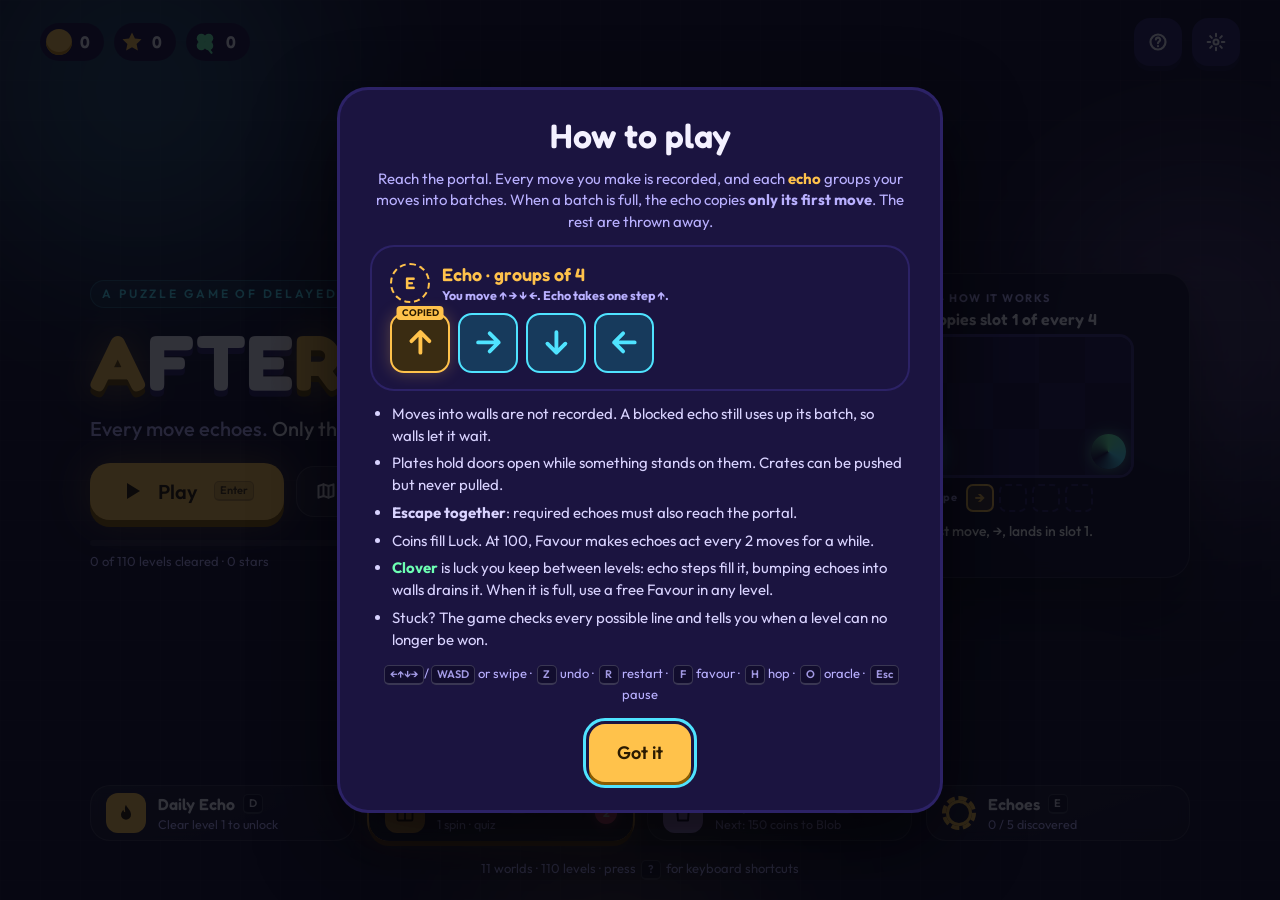
==== commit 6fdfdced: "Redesign the home screen with a modern animated title - Hero layout: title, tagline, Play and Levels" ====
--- a/index.html
+++ b/index.html
@@ -10,7 +10,7 @@
 <link rel="preconnect" href="https://fonts.googleapis.com">
 <link rel="preconnect" href="https://fonts.gstatic.com" crossorigin>
 <link rel="stylesheet" href="https://fonts.googleapis.com/css2?family=Fredoka:wght@500;600;700&family=Outfit:wght@400;500;600;700&display=swap">
-<link rel="stylesheet" href="css/style.css?v=2026-10-27b">
+<link rel="stylesheet" href="css/style.css?v=2026-10-27d">
 </head>
 <body>
 <svg class="sprite" width="0" height="0" aria-hidden="true" focusable="false">
@@ -47,28 +47,34 @@
 
 <!-- TITLE -->
 <section id="title" class="screen" hidden>
-  <div class="floaters" aria-hidden="true"><i></i><i></i><i></i><i></i></div>
-  <div class="title-wrap">
-    <div class="trail-dots" aria-hidden="true"><span></span><span></span><span></span><span></span></div>
-    <h1 class="logo">AFTERMOTION<span class="ghost g3" aria-hidden="true">AFTERMOTION</span><span class="ghost g2" aria-hidden="true">AFTERMOTION</span><span class="ghost g1" aria-hidden="true">AFTERMOTION</span></h1>
-    <p class="tagline">Every move echoes. Only the first one counts.</p>
-    <button id="tContinue" class="cta"><svg><use href="#i-play"/></svg><span id="tContinueLabel">Play</span><kbd>Enter</kbd></button>
-    <div class="daily-row">
-      <button class="daily-card" id="tDaily"><span class="dc-ico"><svg><use href="#i-flame"/></svg></span><span class="dc-txt"><b>Daily Echo <kbd>D</kbd></b><small id="tDailySub"></small></span><span class="streak" id="tStreak"></span></button>
-      <button class="chest-card" id="tRewards" data-go="rewards"><span class="dc-ico chest"><svg><use href="#i-gift"/></svg></span><span class="dc-txt"><b><span id="tRewardsTitle">Rewards</span> <kbd>R</kbd></b><small id="tRewardsSub"></small></span><span class="badge" id="tRewardsBadge" hidden></span></button>
-    </div>
-    <button class="shop-cta" data-go="shop"><span class="dc-ico shopi"><svg><use href="#i-bag"/></svg></span><span class="dc-txt"><b>Shop &amp; unlocks <kbd>S</kbd></b><small id="tShopSub"></small></span><span class="shop-new" id="tShopNew" hidden>NEW</span></button>
-    <div class="menu-grid">
-      <button class="mbtn" data-go="map"><span class="mi" style="background:#4fe3ff"><svg><use href="#i-map"/></svg></span>Levels <kbd>L</kbd><small id="tStars"></small></button>
-      <button class="mbtn" data-go="echoes"><span class="mi ring-ico"></span>Echoes <kbd>E</kbd><small id="tEchoes"></small></button>
-      <button class="mbtn" data-open="help"><span class="mi" style="background:#ff5c8a"><svg><use href="#i-help"/></svg></span>How to play <kbd>I</kbd></button>
-      <button class="mbtn" data-open="settings"><span class="mi" style="background:#2c2266"><svg><use href="#i-gear"/></svg></span>Settings <kbd>G</kbd></button>
-    </div>
-  </div>
-  <div class="title-foot">
+  <div class="home-bg" aria-hidden="true"><i class="blob b1"></i><i class="blob b2"></i><i class="blob b3"></i></div>
+  <header class="home-top">
     <div class="pills"><span class="pill"><i class="coin-ico"></i><b class="coinCount">0</b></span><span class="pill"><svg class="star-ico"><use href="#i-star"/></svg><b id="tStarCount">0</b></span><button class="pill clover-pill" id="tClover" aria-label="Clover luck"><svg><use href="#i-clover"/></svg><b class="cloverCount">0</b></button></div>
-    <span class="dim small"><span id="tFoot"></span><span class="keys-hint"> · press <kbd>?</kbd> for keyboard shortcuts</span></span>
-  </div>
+    <div class="home-icons">
+      <button class="icon-btn" data-open="help" aria-label="How to play (I)" title="How to play (I)"><svg><use href="#i-help"/></svg></button>
+      <button class="icon-btn" data-open="settings" aria-label="Settings (G)" title="Settings (G)"><svg><use href="#i-gear"/></svg></button>
+    </div>
+  </header>
+  <main class="home">
+    <div class="hero">
+      <span class="eyebrow">A PUZZLE GAME OF DELAYED COPIES</span>
+      <h1 class="logo" id="tLogo" aria-label="Aftermotion">AFTERMOTION</h1>
+      <p class="tagline">Every move echoes. <em>Only the first one counts.</em></p>
+      <div class="hero-cta">
+        <button id="tContinue" class="cta"><svg><use href="#i-play"/></svg><span id="tContinueLabel">Play</span><kbd>Enter</kbd></button>
+        <button class="hero-sec" data-go="map"><svg><use href="#i-map"/></svg>Levels<small id="tStars"></small><kbd>L</kbd></button>
+      </div>
+      <div class="hero-progress"><div class="hp-bar"><i id="tProgFill"></i></div><small id="tProg"></small></div>
+    </div>
+    <div class="hero-demo"><div class="demo" id="tDemo"></div></div>
+  </main>
+  <div class="home-tiles">
+    <button class="tile daily-card" id="tDaily"><span class="dc-ico"><svg><use href="#i-flame"/></svg></span><span class="dc-txt"><b>Daily Echo <kbd>D</kbd></b><small id="tDailySub"></small></span><span class="streak" id="tStreak"></span></button>
+    <button class="tile chest-card" id="tRewards" data-go="rewards"><span class="dc-ico chest"><svg><use href="#i-gift"/></svg></span><span class="dc-txt"><b><span id="tRewardsTitle">Rewards</span> <kbd>R</kbd></b><small id="tRewardsSub"></small></span><span class="badge" id="tRewardsBadge" hidden></span></button>
+    <button class="tile shop-cta" data-go="shop"><span class="dc-ico shopi"><svg><use href="#i-bag"/></svg></span><span class="dc-txt"><b>Shop &amp; unlocks <kbd>S</kbd></b><small id="tShopSub"></small></span><span class="shop-new" id="tShopNew" hidden>NEW</span></button>
+    <button class="tile echo-tile" data-go="echoes"><span class="dc-ico ring-ico"></span><span class="dc-txt"><b>Echoes <kbd>E</kbd></b><small><span id="tEchoes"></span> discovered</small></span></button>
+  </div>
+  <footer class="title-foot"><span class="dim small"><span id="tFoot"></span><span class="keys-hint"> · press <kbd>?</kbd> for keyboard shortcuts</span></span></footer>
 </section>
 
 <!-- MAP -->
@@ -202,17 +208,17 @@
 <div id="fx" class="fx-layer" aria-hidden="true"></div>
 <div id="reveal" class="reveal" hidden></div>
 
-<script src="js/engine.js?v=2026-10-27b"></script>
-<script src="js/levels.js?v=2026-10-27b"></script>
-<script src="js/progress.js?v=2026-10-27b"></script>
-<script src="js/characters.js?v=2026-10-27b"></script>
-<script src="js/cosmetics.js?v=2026-10-27b"></script>
-<script src="js/shop.js?v=2026-10-27b"></script>
-<script src="js/rewards.js?v=2026-10-27b"></script>
-<script src="js/extras.js?v=2026-10-27b"></script>
-<script src="js/demos.js?v=2026-10-27b"></script>
-<script src="js/audio.js?v=2026-10-27b"></script>
-<script src="js/ambient.js?v=2026-10-27b"></script>
-<script src="js/main.js?v=2026-10-27b"></script>
+<script src="js/engine.js?v=2026-10-27d"></script>
+<script src="js/levels.js?v=2026-10-27d"></script>
+<script src="js/progress.js?v=2026-10-27d"></script>
+<script src="js/characters.js?v=2026-10-27d"></script>
+<script src="js/cosmetics.js?v=2026-10-27d"></script>
+<script src="js/shop.js?v=2026-10-27d"></script>
+<script src="js/rewards.js?v=2026-10-27d"></script>
+<script src="js/extras.js?v=2026-10-27d"></script>
+<script src="js/demos.js?v=2026-10-27d"></script>
+<script src="js/audio.js?v=2026-10-27d"></script>
+<script src="js/ambient.js?v=2026-10-27d"></script>
+<script src="js/main.js?v=2026-10-27d"></script>
 </body>
 </html>
--- a/css/style.css
+++ b/css/style.css
@@ -43,23 +43,12 @@
 
 /* ---------- title ---------- */
 #title{display:flex;flex-direction:column;overflow:hidden}
-.title-wrap{flex:1;display:flex;flex-direction:column;align-items:center;justify-content:center;gap:18px;padding:40px 16px;position:relative;z-index:1}
-.logo{position:relative;margin:0;font:700 clamp(40px,9vw,100px)/1 var(--disp);color:var(--ink);text-shadow:0 8px 0 var(--line)}
-.logo .ghost{position:absolute;inset:0;color:transparent;-webkit-text-stroke:2px var(--cyan);text-shadow:none;pointer-events:none}
-.g1{animation:drift 3s ease-in-out infinite;opacity:.55}
-.g2{animation:drift 3s ease-in-out infinite .35s;opacity:.3;-webkit-text-stroke-color:var(--gold)!important}
-.g3{animation:drift 3s ease-in-out infinite .7s;opacity:.15;-webkit-text-stroke-color:var(--pink)!important}
 @keyframes drift{0%,100%{transform:translate(0,0)}50%{transform:translate(-4%,8px)}}
 .tagline{margin:0 0 18px;font-size:clamp(16px,2.4vw,20px);font-weight:600;color:var(--dim);text-align:center}
-.trail-dots{position:relative;width:min(420px,80vw);height:14px}
-.trail-dots span{position:absolute;left:10%;top:2px;width:10px;height:10px;border-radius:50%;background:var(--cyan);animation:trailDot 2.4s linear infinite}
-.trail-dots span:nth-child(2){animation-delay:.6s;background:var(--gold)}.trail-dots span:nth-child(3){animation-delay:1.2s}.trail-dots span:nth-child(4){animation-delay:1.8s;background:var(--gold)}
-@keyframes trailDot{0%{transform:translateX(0);opacity:0}15%{opacity:1}100%{transform:translateX(min(320px,60vw));opacity:0}}
 .cta{display:inline-flex;align-items:center;gap:14px;border:0;font:700 22px var(--body);color:#2a1a00;background:var(--gold);padding:18px 34px;border-radius:20px;box-shadow:0 7px 0 #8a5c00,0 0 40px #ffc24b55;animation:breathe 1.8s ease-in-out infinite}
 .cta svg{width:24px;height:24px}
 .cta:active{transform:translateY(5px) scale(1);box-shadow:0 2px 0 #8a5c00}
 @keyframes breathe{50%{transform:scale(1.04)}}
-.menu-grid{display:grid;grid-template-columns:repeat(2,minmax(0,1fr));gap:14px;width:min(560px,100%)}
 .mbtn{display:flex;align-items:center;gap:12px;border:0;font-weight:600;font-size:17px;color:var(--ink);background:var(--panel2);border-radius:18px;padding:12px 16px;box-shadow:0 5px 0 var(--raise);text-align:left}
 .mbtn:hover{background:#2f2468}.mbtn:active{transform:translateY(4px);box-shadow:0 1px 0 var(--raise)}
 .mbtn small{margin-left:auto;font-size:13px;color:var(--gold);font-weight:700}
@@ -68,12 +57,6 @@
 .ring-ico{border-radius:50%;border:4px dashed var(--gold);animation:spin 6s linear infinite}
 .title-foot{display:flex;justify-content:space-between;align-items:center;gap:12px;padding:0 24px 22px;flex-wrap:wrap;position:relative;z-index:1}
 .pills{display:flex;gap:10px}
-.floaters i{position:absolute;border-radius:50%;animation:float 9s ease-in-out infinite;opacity:.35}
-.floaters i:nth-child(1){left:7%;top:14%;width:70px;height:70px;border:5px dashed var(--gold)}
-.floaters i:nth-child(2){right:8%;top:10%;width:90px;height:90px;border:5px dashed var(--cyan);animation-delay:-3s}
-.floaters i:nth-child(3){right:14%;bottom:18%;width:54px;height:54px;background:var(--pink);border-radius:12px;animation-delay:-5s;opacity:.22}
-.floaters i:nth-child(4){left:12%;bottom:16%;width:40px;height:40px;background:var(--mint);animation-delay:-1.5s;opacity:.22}
-@keyframes float{50%{transform:translateY(-28px) rotate(20deg)}}
 @keyframes spin{to{transform:rotate(360deg)}}
 
 /* ---------- map ---------- */
@@ -391,8 +374,7 @@
   .node{width:54px;height:54px;margin:-27px 0 0 -27px;font-size:19px}
   .modal{padding:22px 18px}
   .modal h2{font-size:29px}
-  .menu-grid{grid-template-columns:1fr}
-  .feed{display:none}
+    .feed{display:none}
   .coach{padding:12px;height:170px}
   .coach-ico{display:none}
   #coachWhat{font-size:15px}
@@ -913,9 +895,10 @@
 .qdots i.ok{background:var(--mint)}.qdots i.no{background:var(--pink)}.qdots i.cur{box-shadow:0 0 0 2px var(--gold);animation:textPulse 1.2s infinite}
 .quiz-layout{display:grid;grid-template-columns:minmax(0,1fr) minmax(0,380px);gap:18px;align-items:start}
 @media (max-width:820px){.quiz-layout{grid-template-columns:1fr}}
-.quiz-board{position:relative;display:grid;grid-template-columns:repeat(var(--w),1fr);border-radius:18px;overflow:hidden;box-shadow:0 0 0 4px var(--wall),0 14px 30px #0008;width:min(100%,560px);margin:0 auto}
+.quiz-board{--cell:min(64px,calc((100vw - 64px) / var(--w)));position:relative;display:grid;grid-template-columns:repeat(var(--w),var(--cell));grid-auto-rows:var(--cell);border-radius:18px;overflow:hidden;box-shadow:0 0 0 4px var(--wall),0 14px 30px #0008;width:max-content;margin:4px auto}
+/* cells are sized in plain lengths so the board can never collapse to zero height */
 .qc{position:relative;background:var(--floor)}
-.qc::before{content:'';display:block;padding-top:100%} /* square cells without aspect-ratio (older Safari/Firefox ignore it on grid items) */.qc.alt{background:var(--floor2)}
+.qc.alt{background:var(--floor2)}
 .qc.wall{background:var(--wall);box-shadow:inset 0 4px 0 var(--wallHi),inset 0 -6px 0 var(--wallLo)}
 .qc .orb{inset:20%}
 .qecho{position:absolute;inset:16%;border-radius:50%;border:4px dashed var(--gold);display:flex;align-items:center;justify-content:center;font:600 clamp(14px,2.6vw,24px) var(--disp);color:var(--gold);background:#ffc24b18;animation:spin 8s linear infinite}
@@ -996,7 +979,7 @@
 .qpiece#qE{z-index:2}
 #qE.act .qecho{animation:dAct .5s var(--ease-pop)}
 .qopt{position:absolute;inset:5%;border-radius:12px;border:3px dashed var(--gold);background:#ffc24b14;cursor:pointer;z-index:1;padding:0;font:inherit;transition:background .15s,transform .15s}
-.qopt b{position:absolute;top:3px;left:3px;width:clamp(22px,4.5vw,30px);height:clamp(22px,4.5vw,30px);border-radius:50%;background:var(--gold);color:#2a1a00;font:700 clamp(13px,2.6vw,17px)/1 var(--disp);display:flex;align-items:center;justify-content:center;box-shadow:0 3px 0 #8a5c00}
+.qopt b{position:absolute;right:2px;bottom:2px;width:clamp(17px,3.6vw,24px);height:clamp(17px,3.6vw,24px);z-index:4;border-radius:50%;background:var(--gold);color:#2a1a00;font:700 clamp(11px,2.2vw,14px)/1 var(--disp);display:flex;align-items:center;justify-content:center;box-shadow:0 2px 0 #8a5c00}
 .qopt:hover:not(:disabled){background:#ffc24b40;transform:scale(1.04)}
 .qc.right .qopt{border-style:solid;border-color:var(--mint);background:#6dffb330}.qc.right .qopt b{background:var(--mint);box-shadow:0 3px 0 #1a7a52}
 .qc.wrong .qopt{border-style:solid;border-color:var(--pink);background:#ff5c8a30}.qc.wrong .qopt b{background:var(--pink);color:#fff;box-shadow:0 3px 0 #7a0f3a}
@@ -1050,3 +1033,70 @@
 .keys-sheet h4{margin:0 0 4px;font:600 15px var(--disp);color:var(--gold)}
 .keys-sheet div div{display:flex;justify-content:space-between;gap:10px;font-size:13.5px;padding:2px 0;border-bottom:1px solid #ffffff0d}
 .keys-sheet kbd{margin-left:3px}
+@media (hover:none),(pointer:coarse){kbd{display:none!important}}
+@media (max-width:640px){.game-bar .icon-btn{width:40px;height:40px;border-radius:13px}.game-bar{gap:8px}.game-bar .bar-title b{font-size:20px}.game-bar .pill{font-size:15px;padding:4px 10px 4px 4px}}
+
+.qpick{display:flex;gap:8px;flex-wrap:wrap}
+.qpick button{min-width:52px;min-height:44px;border:0;border-radius:12px;background:#ffc24b22;box-shadow:inset 0 0 0 2px var(--gold);color:var(--gold);font:600 18px var(--disp);cursor:pointer}
+.qpick button:hover:not(:disabled){background:#ffc24b44}
+.qpick button:disabled{opacity:.45;cursor:default}
+.qpick button.right{background:var(--mint);color:#062b1a;box-shadow:none;opacity:1}.qpick button.wrong{background:var(--pink);color:#fff;box-shadow:none;opacity:1}
+
+/* ================= home screen ================= */
+#title{display:flex;flex-direction:column;min-height:100vh;min-height:100svh;overflow:hidden;position:relative}
+.home-bg{position:absolute;inset:0;pointer-events:none;z-index:0;overflow:hidden}
+.home-bg .blob{position:absolute;border-radius:50%;filter:blur(70px);opacity:.38;animation:blobDrift 18s ease-in-out infinite alternate}
+.home-bg .b1{width:46vmax;height:46vmax;left:-12vmax;top:-16vmax;background:radial-gradient(circle,#4fe3ff 0,transparent 65%)}
+.home-bg .b2{width:40vmax;height:40vmax;right:-14vmax;top:8vh;background:radial-gradient(circle,#c49bff 0,transparent 65%);animation-delay:-6s}
+.home-bg .b3{width:36vmax;height:36vmax;left:30vw;bottom:-22vmax;background:radial-gradient(circle,#ffc24b 0,transparent 65%);opacity:.22;animation-delay:-12s}
+@keyframes blobDrift{to{translate:6vmax 4vmax;scale:1.12}}
+.home-top,.home,.home-tiles,.title-foot{position:relative;z-index:1}
+.home-top{display:flex;justify-content:space-between;align-items:center;gap:12px;padding:18px clamp(16px,4vw,40px) 0}
+.home-icons{display:flex;gap:10px}
+.home{flex:1;display:grid;grid-template-columns:minmax(0,1.15fr) minmax(0,.85fr);align-items:center;gap:clamp(20px,4vw,56px);width:min(1180px,100%);margin:0 auto;padding:clamp(16px,4vh,48px) clamp(16px,4vw,40px)}
+.hero{display:flex;flex-direction:column;align-items:flex-start;gap:14px}
+.eyebrow{font-size:12px;font-weight:600;letter-spacing:.24em;color:var(--cyan);padding:5px 12px;border-radius:999px;background:#4fe3ff14;box-shadow:inset 0 0 0 1px #4fe3ff44}
+.tagline{margin:0;font-size:clamp(16px,2vw,20px);font-weight:500;color:var(--dim);text-align:left}
+.tagline em{font-style:normal;color:var(--ink)}
+/* the logo: main letters plus two outlined echo copies that trail and fade */
+.logo{position:relative;margin:0;font:700 clamp(44px,8.4vw,108px)/1 var(--disp);letter-spacing:.01em;color:var(--ink);white-space:nowrap}
+.logo .lw{display:block}
+.logo .main{position:relative}
+.logo .ch{display:inline-block;background:linear-gradient(100deg,#f4f1ff 0 40%,#bff4ff 48%,#ffffff 52%,#f4f1ff 60% 100%);background-size:300% 100%;-webkit-background-clip:text;background-clip:text;color:transparent;
+  animation:chIn .7s cubic-bezier(.2,.9,.3,1.2) both,sheen 7s ease-in-out infinite;animation-delay:calc(var(--i) * 55ms),calc(1.2s + var(--i) * 60ms);filter:drop-shadow(0 6px 0 #2c2266)}
+.logo .ch.head{background-image:linear-gradient(100deg,#ffc24b 0 40%,#fff3c4 50%,#ffc24b 60% 100%);filter:drop-shadow(0 6px 0 #6b4a00) drop-shadow(0 0 18px #ffc24b66)}
+@keyframes chIn{from{opacity:0;transform:translateY(.35em) scale(.9);filter:blur(10px)}}
+@keyframes sheen{0%,55%{background-position:100% 0}85%,100%{background-position:0 0}}
+.logo .echo{position:absolute;inset:0;color:transparent;-webkit-text-stroke:2px var(--cyan);pointer-events:none;opacity:0;animation:echoTrail 4s cubic-bezier(.4,0,.2,1) 1.4s infinite}
+.logo .e2{-webkit-text-stroke-color:var(--violet);animation-delay:1.65s}
+@keyframes echoTrail{0%{opacity:0;transform:translateX(0)}12%{opacity:.75}55%,100%{opacity:0;transform:translateX(-.16em)}}
+.hero-cta{display:flex;gap:12px;flex-wrap:wrap;align-items:center;margin-top:6px}
+.cta{animation:none;font:600 20px var(--body);padding:16px 30px}
+.cta:hover{filter:brightness(1.06);transform:translateY(-2px)}
+.hero-sec{display:inline-flex;align-items:center;gap:10px;border:0;border-radius:18px;padding:15px 20px;background:#ffffff0d;box-shadow:inset 0 0 0 1px #ffffff26;color:var(--ink);font:500 17px var(--body);backdrop-filter:blur(6px)}
+.hero-sec:hover{background:#ffffff18}.hero-sec small{color:var(--gold);font-weight:600;font-size:13px}
+.hero-progress{display:flex;flex-direction:column;gap:6px;width:min(420px,100%);margin-top:6px}
+.hp-bar{height:6px;border-radius:4px;background:#ffffff14;overflow:hidden}.hp-bar i{display:block;height:100%;background:linear-gradient(90deg,var(--cyan),var(--mint));border-radius:4px;transition:width .6s}
+.hero-progress small{color:var(--dim);font-size:13px}
+.hero-demo .demo{background:#120d2bcc;box-shadow:inset 0 0 0 1px #ffffff1f,0 30px 60px #0008;backdrop-filter:blur(8px);border-radius:24px;padding:18px}
+.hero-demo .demo-cap{font-size:14px;font-weight:500}
+.home-tiles{display:grid;grid-template-columns:repeat(4,minmax(0,1fr));gap:14px;width:min(1180px,100%);margin:0 auto;padding:0 clamp(16px,4vw,40px) 18px}
+.tile{display:flex;align-items:center;gap:12px;border:0;text-align:left;color:var(--ink);border-radius:20px;padding:14px 16px;background:linear-gradient(160deg,#ffffff10,#ffffff05);box-shadow:inset 0 0 0 1px #ffffff1f;backdrop-filter:blur(6px);transition:transform .15s,box-shadow .15s,background .15s;width:auto;position:relative}
+.tile:hover{transform:translateY(-3px);background:linear-gradient(160deg,#ffffff18,#ffffff08);box-shadow:inset 0 0 0 1px #ffffff33,0 14px 30px #0006}
+.tile:active{transform:translateY(0)}
+.tile .dc-txt b{font-weight:600}.tile .dc-txt small{font-weight:400}
+.tile.daily-card.ready{box-shadow:inset 0 0 0 1px #ffc24b88,0 0 24px #ffc24b33;animation:none}
+.tile.chest-card.ready{animation:rewardPulse2 1.8s ease-in-out infinite}
+@keyframes rewardPulse2{0%,100%{box-shadow:inset 0 0 0 1px #e0a24a88,0 0 10px #ffc24b22}50%{box-shadow:inset 0 0 0 2px #ffc24b,0 0 34px #ffc24b66;transform:scale(1.02)}}
+.echo-tile .ring-ico{background:transparent;box-shadow:inset 0 0 0 3px var(--gold);border-radius:50%;width:34px;height:34px}
+.title-foot{display:flex;justify-content:center;padding:0 24px 20px}
+@media (max-width:980px){.home{grid-template-columns:1fr}.hero{align-items:center;text-align:center}.tagline{text-align:center}.hero-cta{justify-content:center}.hero-demo{order:3}.home-tiles{grid-template-columns:repeat(2,minmax(0,1fr))}}
+@media (max-width:640px){.home-top{padding-top:12px}.home{padding-top:8px;gap:18px}.logo{font-size:clamp(36px,12vw,60px)}.cta{padding:14px 22px;font-size:18px}.hero-sec{padding:13px 16px}.home-tiles{grid-template-columns:1fr;gap:10px}.hero-demo .demo{padding:12px}}
+.reduce .logo .ch,.reduce .logo .echo,.reduce .home-bg .blob{animation:none!important;opacity:1}
+.reduce .logo .echo{opacity:0!important}
+.logo{font-size:clamp(44px,6.1vw,96px)}
+.home{grid-template-columns:minmax(0,1.25fr) minmax(0,.75fr)}
+.tile .dc-txt{min-width:0}.tile .dc-txt b{white-space:nowrap;display:flex;align-items:center;gap:6px}.tile .dc-txt small{font-size:12.5px;line-height:1.35}
+@media (max-width:1180px) and (min-width:981px){.home-tiles{grid-template-columns:repeat(2,minmax(0,1fr))}}
+@media (max-width:980px){.home{grid-template-columns:1fr}.logo{font-size:clamp(40px,10vw,84px)}}
+@media (max-width:640px){.logo{font-size:clamp(34px,11.5vw,60px)}}
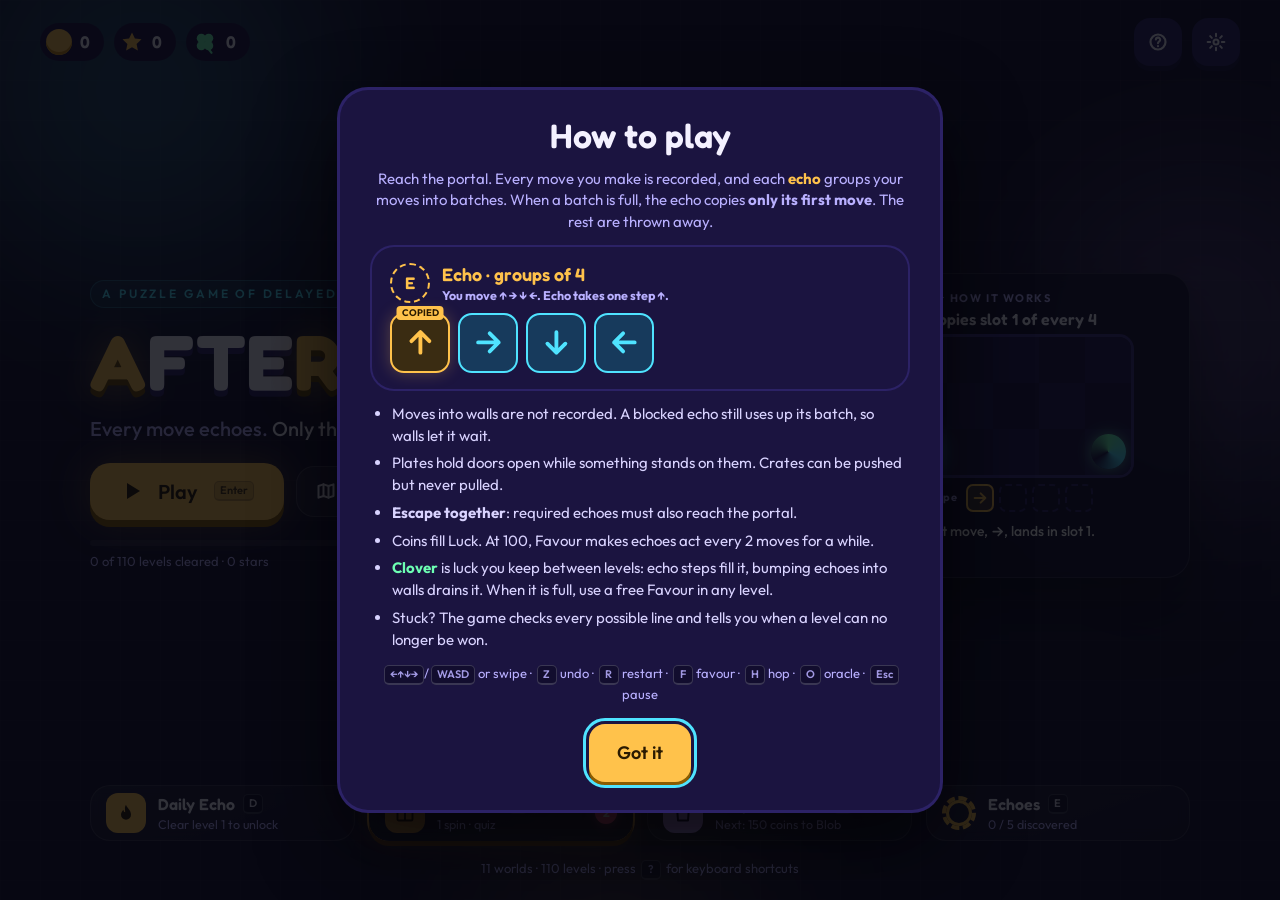
==== commit ca2b4188: "One icon set everywhere: arrows, ticks, crosses, stars and sparkles are SVG icons Arrow glyphs in th" ====
--- a/index.html
+++ b/index.html
@@ -10,7 +10,7 @@
 <link rel="preconnect" href="https://fonts.googleapis.com">
 <link rel="preconnect" href="https://fonts.gstatic.com" crossorigin>
 <link rel="stylesheet" href="https://fonts.googleapis.com/css2?family=Fredoka:wght@500;600;700&family=Outfit:wght@400;500;600;700&display=swap">
-<link rel="stylesheet" href="css/style.css?v=2026-10-27d">
+<link rel="stylesheet" href="css/style.css?v=2026-10-27e">
 </head>
 <body>
 <svg class="sprite" width="0" height="0" aria-hidden="true" focusable="false">
@@ -39,6 +39,10 @@
     <symbol id="i-gift" viewBox="0 0 24 24"><g fill="none" stroke="currentColor" stroke-width="2.3" stroke-linejoin="round"><rect x="3" y="9" width="18" height="12" rx="1.5"/><path d="M2 9h20M12 9v12"/><path d="M12 9c-2-5-7-5-7-2s5 2 7 2zM12 9c2-5 7-5 7-2s-5 2-7 2z"/></g></symbol>
     <symbol id="i-wheel" viewBox="0 0 24 24"><g fill="none" stroke="currentColor" stroke-width="2.3"><circle cx="12" cy="12" r="9"/><path d="M12 3v18M3 12h18M5.6 5.6l12.8 12.8M18.4 5.6L5.6 18.4"/></g><circle cx="12" cy="12" r="2.4" fill="currentColor"/></symbol>
     <symbol id="i-home" viewBox="0 0 24 24"><g fill="none" stroke="currentColor" stroke-width="2.4" stroke-linecap="round" stroke-linejoin="round"><path d="M3 11l9-7 9 7"/><path d="M5 10v10h5v-6h4v6h5V10"/></g></symbol>
+    <symbol id="i-check" viewBox="0 0 24 24"><path d="M5 12.5l4.5 4.5L19 7.5" fill="none" stroke="currentColor" stroke-width="3" stroke-linecap="round" stroke-linejoin="round"/></symbol>
+    <symbol id="i-x" viewBox="0 0 24 24"><path d="M6 6l12 12M18 6L6 18" fill="none" stroke="currentColor" stroke-width="3" stroke-linecap="round"/></symbol>
+    <symbol id="i-spark" viewBox="0 0 24 24"><path d="M12 2l2.2 7.8L22 12l-7.8 2.2L12 22l-2.2-7.8L2 12l7.8-2.2z" fill="currentColor"/></symbol>
+    <symbol id="i-dot" viewBox="0 0 24 24"><circle cx="12" cy="12" r="5" fill="currentColor"/></symbol>
     <symbol id="i-sound" viewBox="0 0 24 24"><g fill="none" stroke="currentColor" stroke-width="2.4" stroke-linecap="round" stroke-linejoin="round"><path d="M4 9v6h4l5 4V5L8 9z"/><path d="M16 9a4 4 0 010 6M18.5 6.5a8 8 0 010 11"/></g></symbol>
   </defs>
 </svg>
@@ -208,17 +212,17 @@
 <div id="fx" class="fx-layer" aria-hidden="true"></div>
 <div id="reveal" class="reveal" hidden></div>
 
-<script src="js/engine.js?v=2026-10-27d"></script>
-<script src="js/levels.js?v=2026-10-27d"></script>
-<script src="js/progress.js?v=2026-10-27d"></script>
-<script src="js/characters.js?v=2026-10-27d"></script>
-<script src="js/cosmetics.js?v=2026-10-27d"></script>
-<script src="js/shop.js?v=2026-10-27d"></script>
-<script src="js/rewards.js?v=2026-10-27d"></script>
-<script src="js/extras.js?v=2026-10-27d"></script>
-<script src="js/demos.js?v=2026-10-27d"></script>
-<script src="js/audio.js?v=2026-10-27d"></script>
-<script src="js/ambient.js?v=2026-10-27d"></script>
-<script src="js/main.js?v=2026-10-27d"></script>
+<script src="js/engine.js?v=2026-10-27e"></script>
+<script src="js/levels.js?v=2026-10-27e"></script>
+<script src="js/progress.js?v=2026-10-27e"></script>
+<script src="js/characters.js?v=2026-10-27e"></script>
+<script src="js/cosmetics.js?v=2026-10-27e"></script>
+<script src="js/shop.js?v=2026-10-27e"></script>
+<script src="js/rewards.js?v=2026-10-27e"></script>
+<script src="js/extras.js?v=2026-10-27e"></script>
+<script src="js/demos.js?v=2026-10-27e"></script>
+<script src="js/audio.js?v=2026-10-27e"></script>
+<script src="js/ambient.js?v=2026-10-27e"></script>
+<script src="js/main.js?v=2026-10-27e"></script>
 </body>
 </html>
--- a/css/style.css
+++ b/css/style.css
@@ -931,7 +931,7 @@
 .cal-d{display:flex;flex-direction:column;align-items:center;gap:4px;padding:10px 6px;border-radius:14px;background:var(--panel2);box-shadow:0 0 0 2px var(--line)}
 .cal-d small{font-size:10.5px;font-weight:700;letter-spacing:.1em;color:var(--dim)}.cal-d b{font-size:12.5px}
 .cal-d svg{width:34px;height:34px;color:var(--gold)}.cal-d .chest-svg{width:40px;height:36px;filter:drop-shadow(0 0 6px var(--cc))}.cal-d .coin-ico{width:30px;height:30px}
-.cal-d.big{grid-column:span 2}.cal-d.got{opacity:.45}.cal-d.got::after{content:'✓';color:var(--mint);font-weight:700}
+.cal-d.big{grid-column:span 2}.cal-d.got{opacity:.45}.cal-d.got::after{content:'';width:18px;height:18px;background:var(--mint);-webkit-mask:url("data:image/svg+xml,%3Csvg xmlns='http://www.w3.org/2000/svg' viewBox='0 0 24 24'%3E%3Cpath d='M5 12.5l4.5 4.5L19 7.5' fill='none' stroke='black' stroke-width='3' stroke-linecap='round' stroke-linejoin='round'/%3E%3C/svg%3E") center/contain no-repeat;mask:url("data:image/svg+xml,%3Csvg xmlns='http://www.w3.org/2000/svg' viewBox='0 0 24 24'%3E%3Cpath d='M5 12.5l4.5 4.5L19 7.5' fill='none' stroke='black' stroke-width='3' stroke-linecap='round' stroke-linejoin='round'/%3E%3C/svg%3E") center/contain no-repeat}
 .cal-d.today{box-shadow:0 0 0 3px var(--gold),0 0 24px #ffc24b88;animation:chestFloat 1.6s ease-in-out infinite}
 
 /* ---------- demo clips on the intro card ---------- */
@@ -1100,3 +1100,17 @@
 @media (max-width:1180px) and (min-width:981px){.home-tiles{grid-template-columns:repeat(2,minmax(0,1fr))}}
 @media (max-width:980px){.home{grid-template-columns:1fr}.logo{font-size:clamp(40px,10vw,84px)}}
 @media (max-width:640px){.logo{font-size:clamp(34px,11.5vw,60px)}}
+
+/* ---------- shared inline icons (arrows, ticks, stars): one SVG set, sized with the text ---------- */
+svg.ic{width:1em;height:1em;vertical-align:-.15em;flex-shrink:0;overflow:visible}
+svg.ic.ia{width:.95em;height:.95em}
+svg.ic.is{fill:var(--gold);width:.95em;height:.95em}
+.arr svg.ic{width:15px;height:15px;vertical-align:middle}
+kbd svg.ic{width:12px;height:12px;vertical-align:middle}
+.goal i svg.ic{width:15px;height:15px}
+.earn i svg.ic{width:14px;height:14px}
+.pred.blk i svg.ic,.fx-x svg.ic{width:60%;height:60%;vertical-align:middle}
+.fx-x{color:var(--pink)}
+.qm svg.ic,.demo-tape svg.ic,.demo-key svg.ic{width:16px;height:16px;vertical-align:middle}
+.coach-tag svg.ic{width:11px;height:11px;fill:currentColor;vertical-align:-1px}
+.to-tag svg.ic{fill:var(--gold)}
